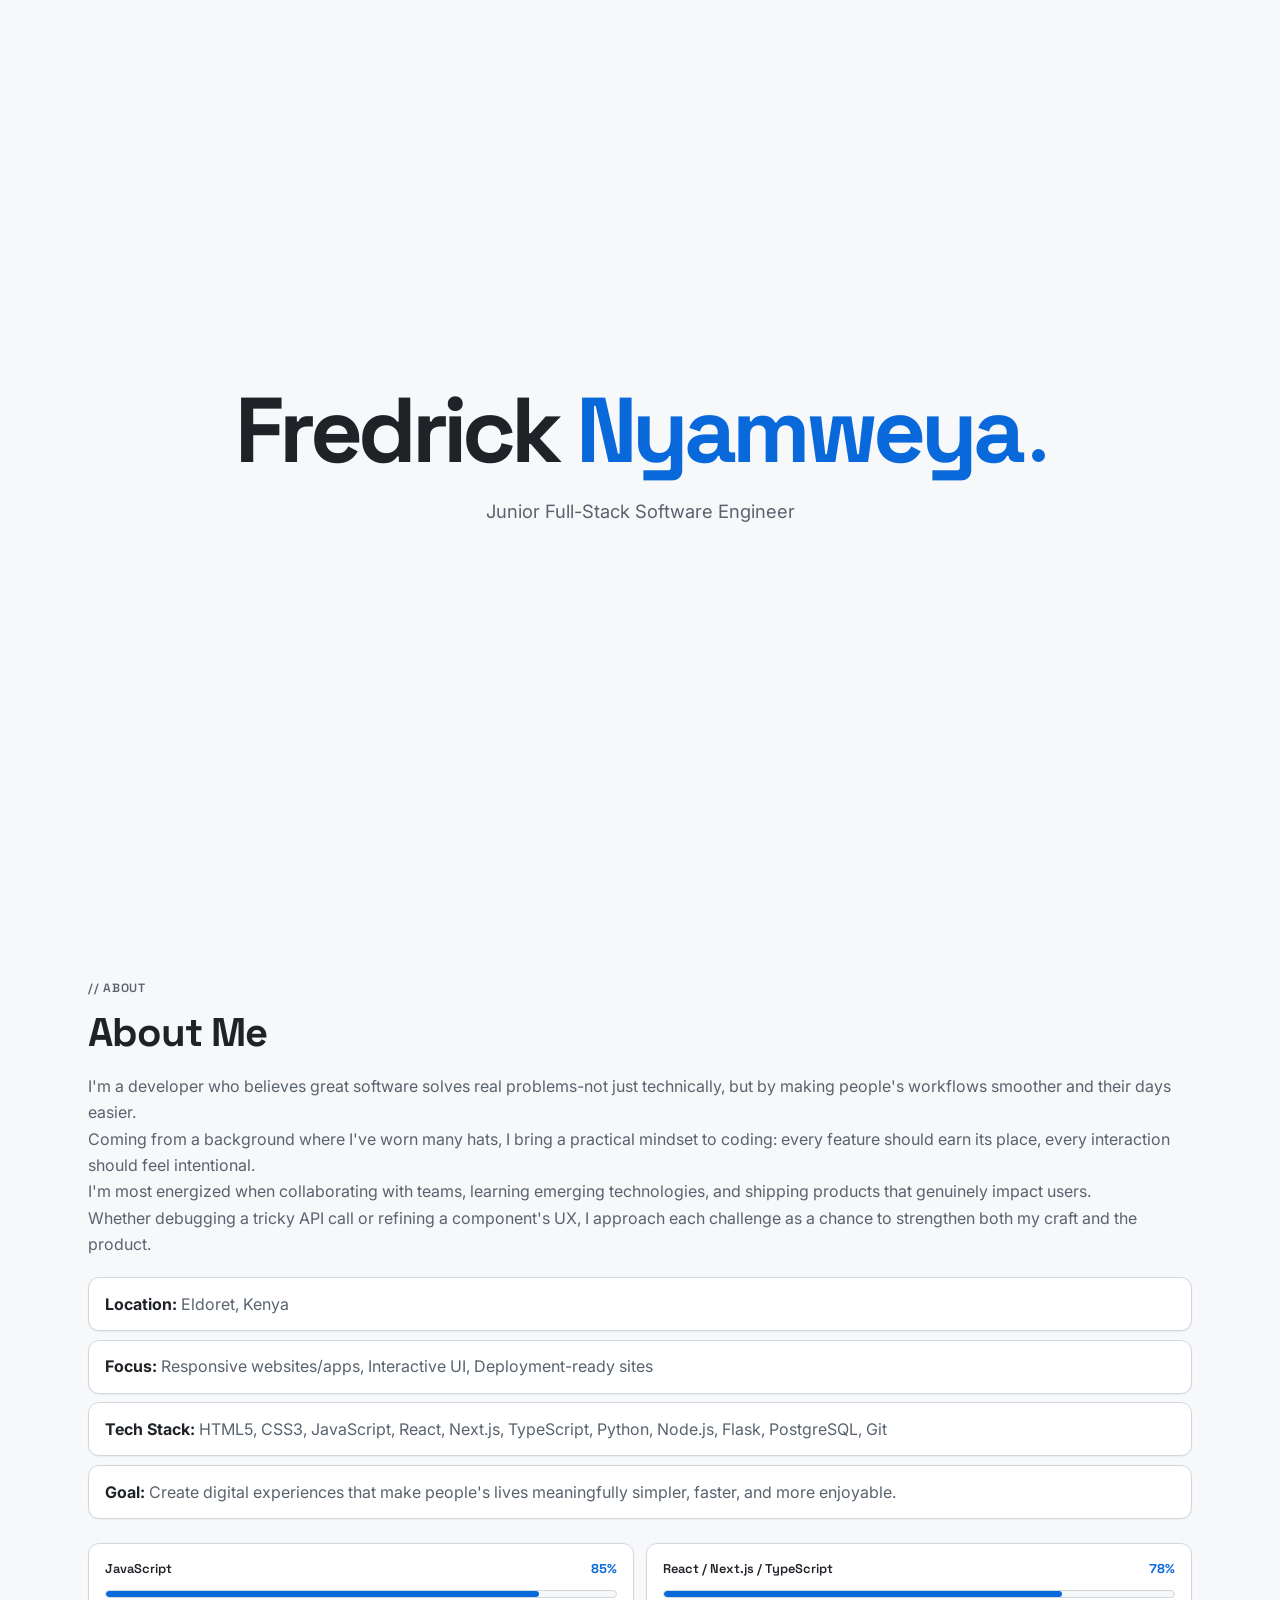
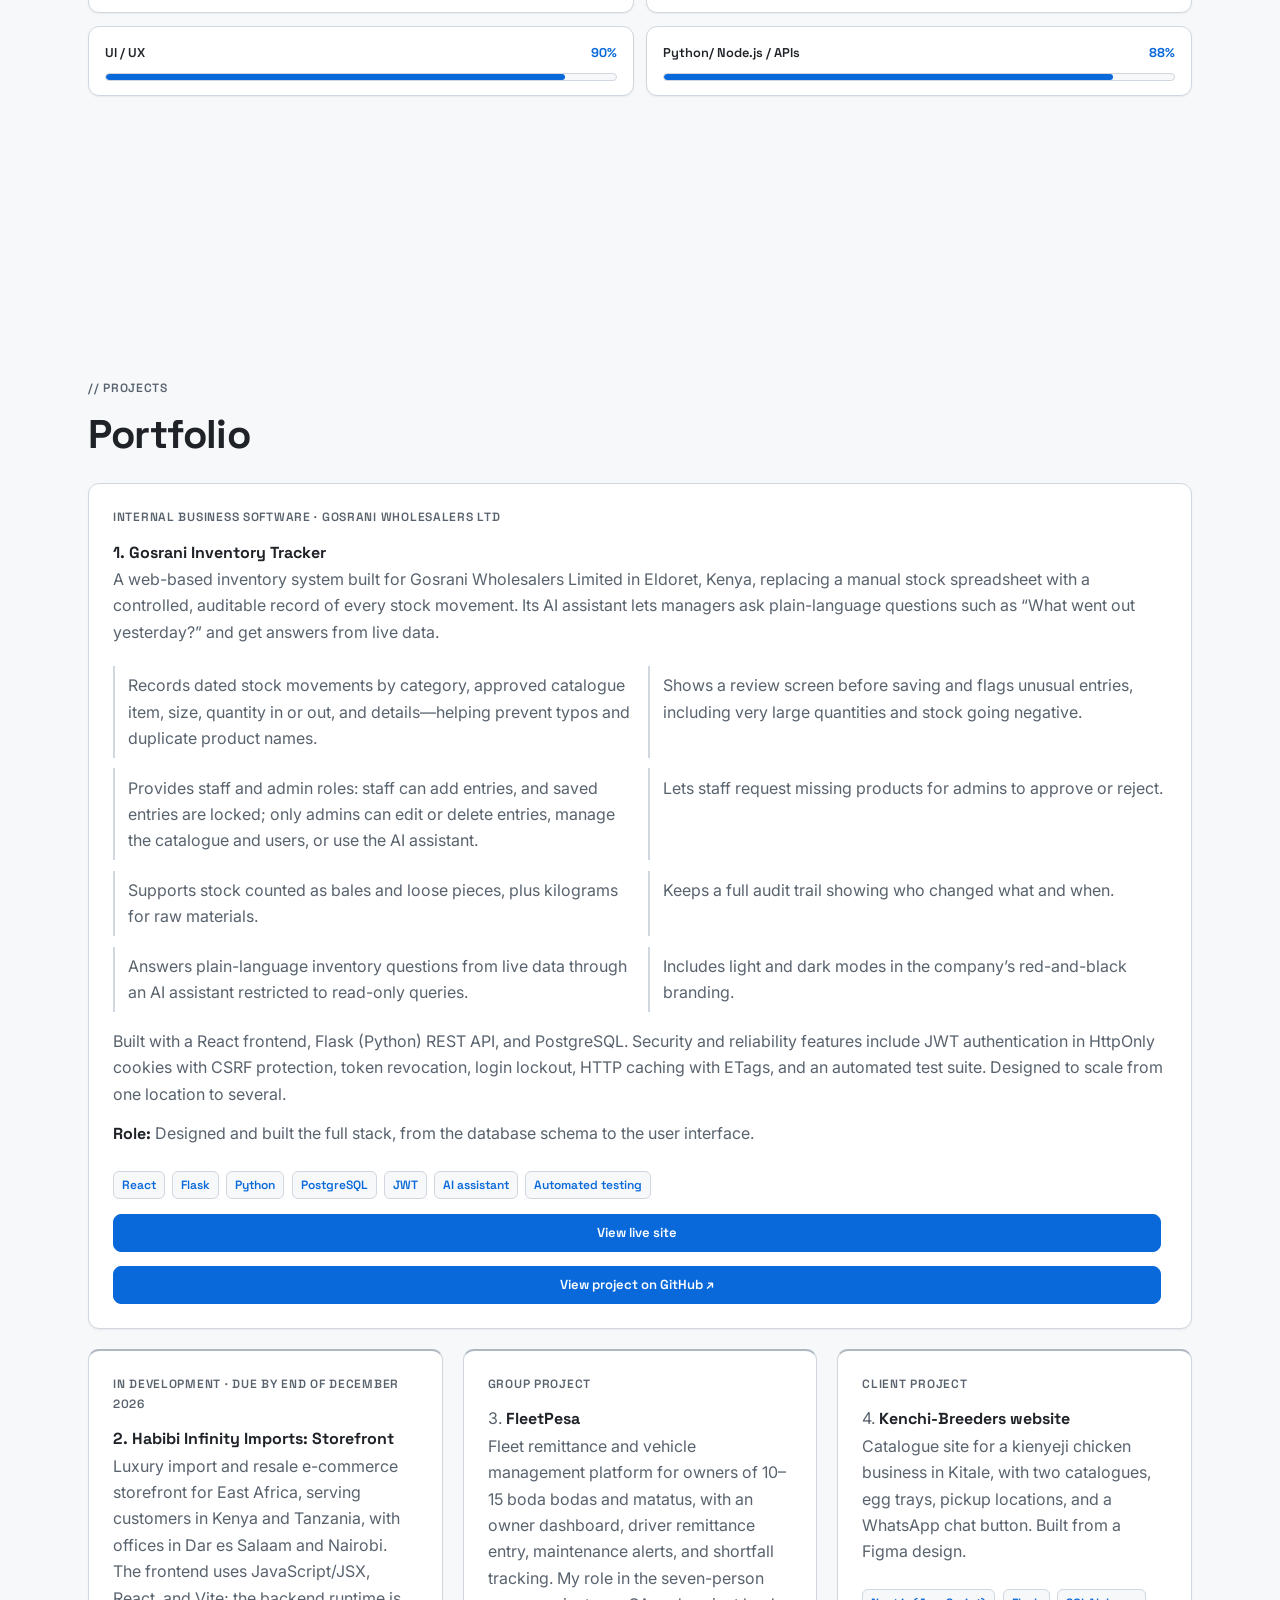
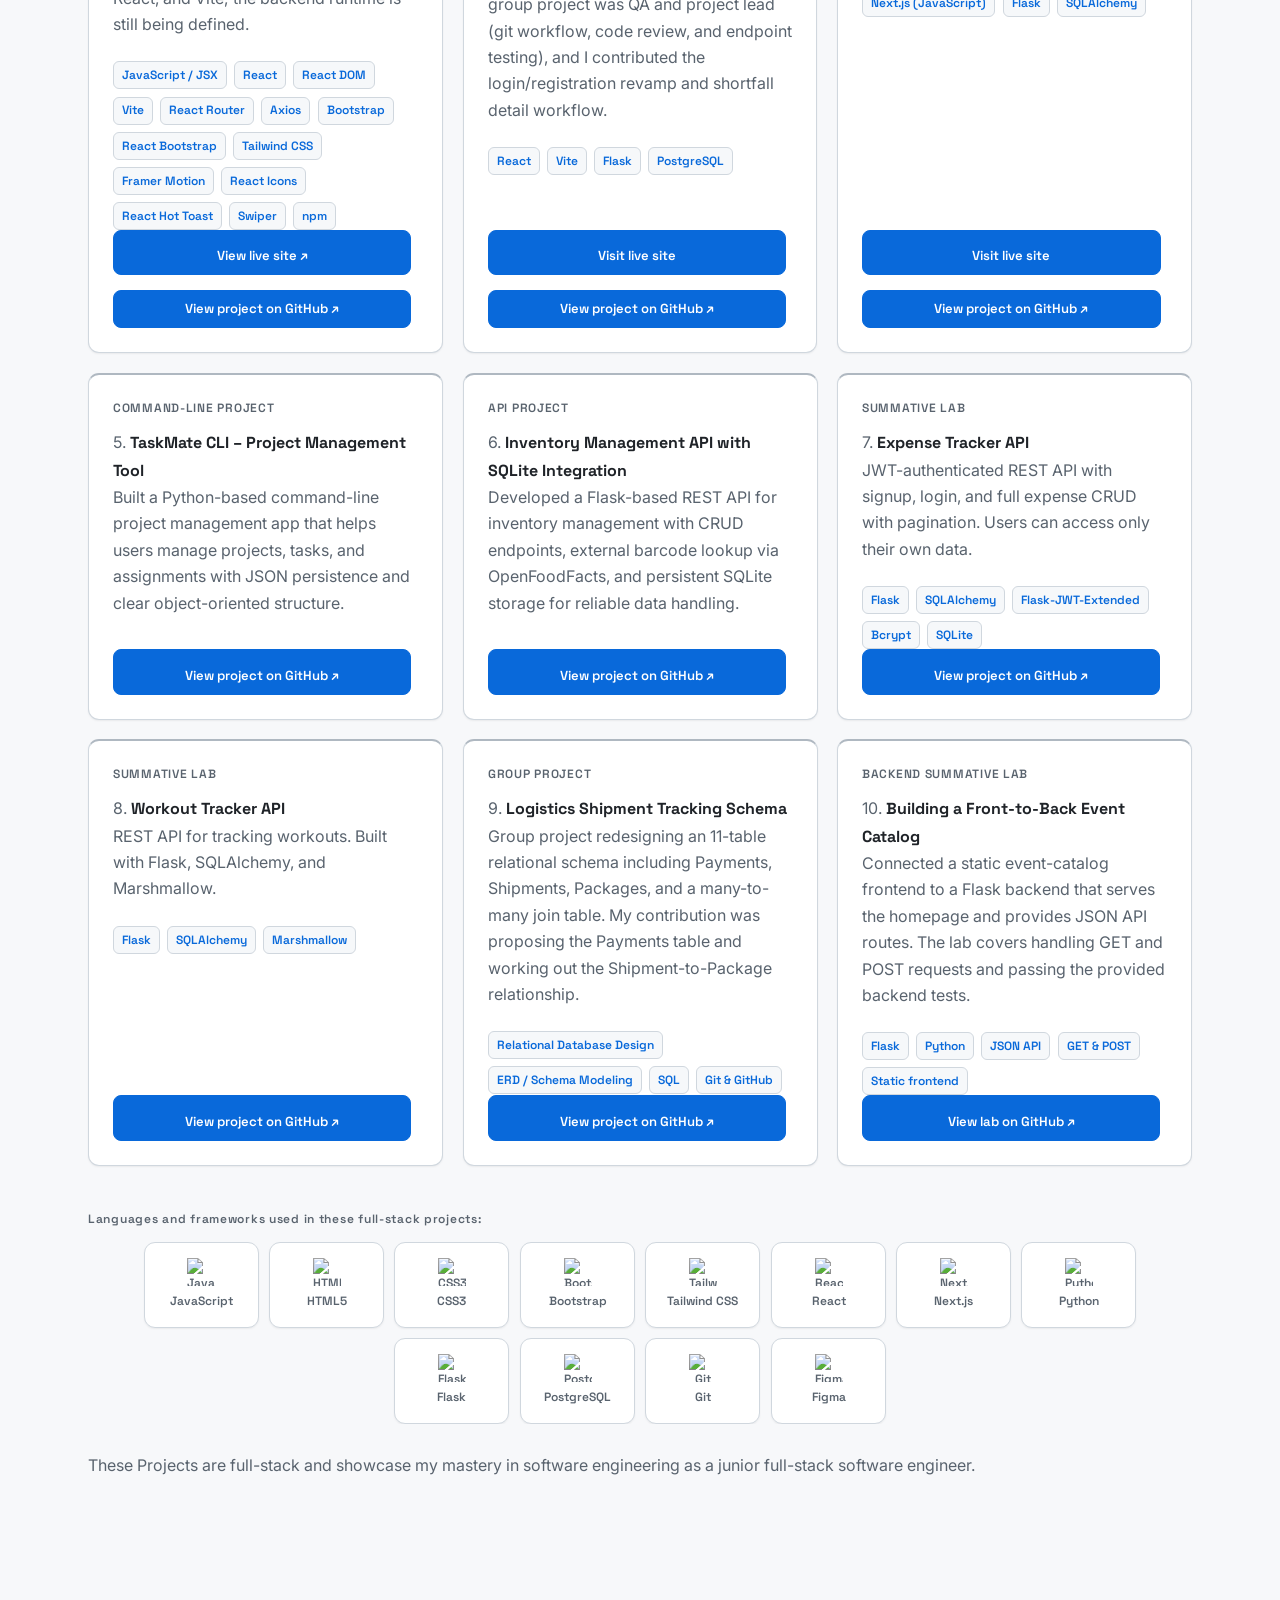
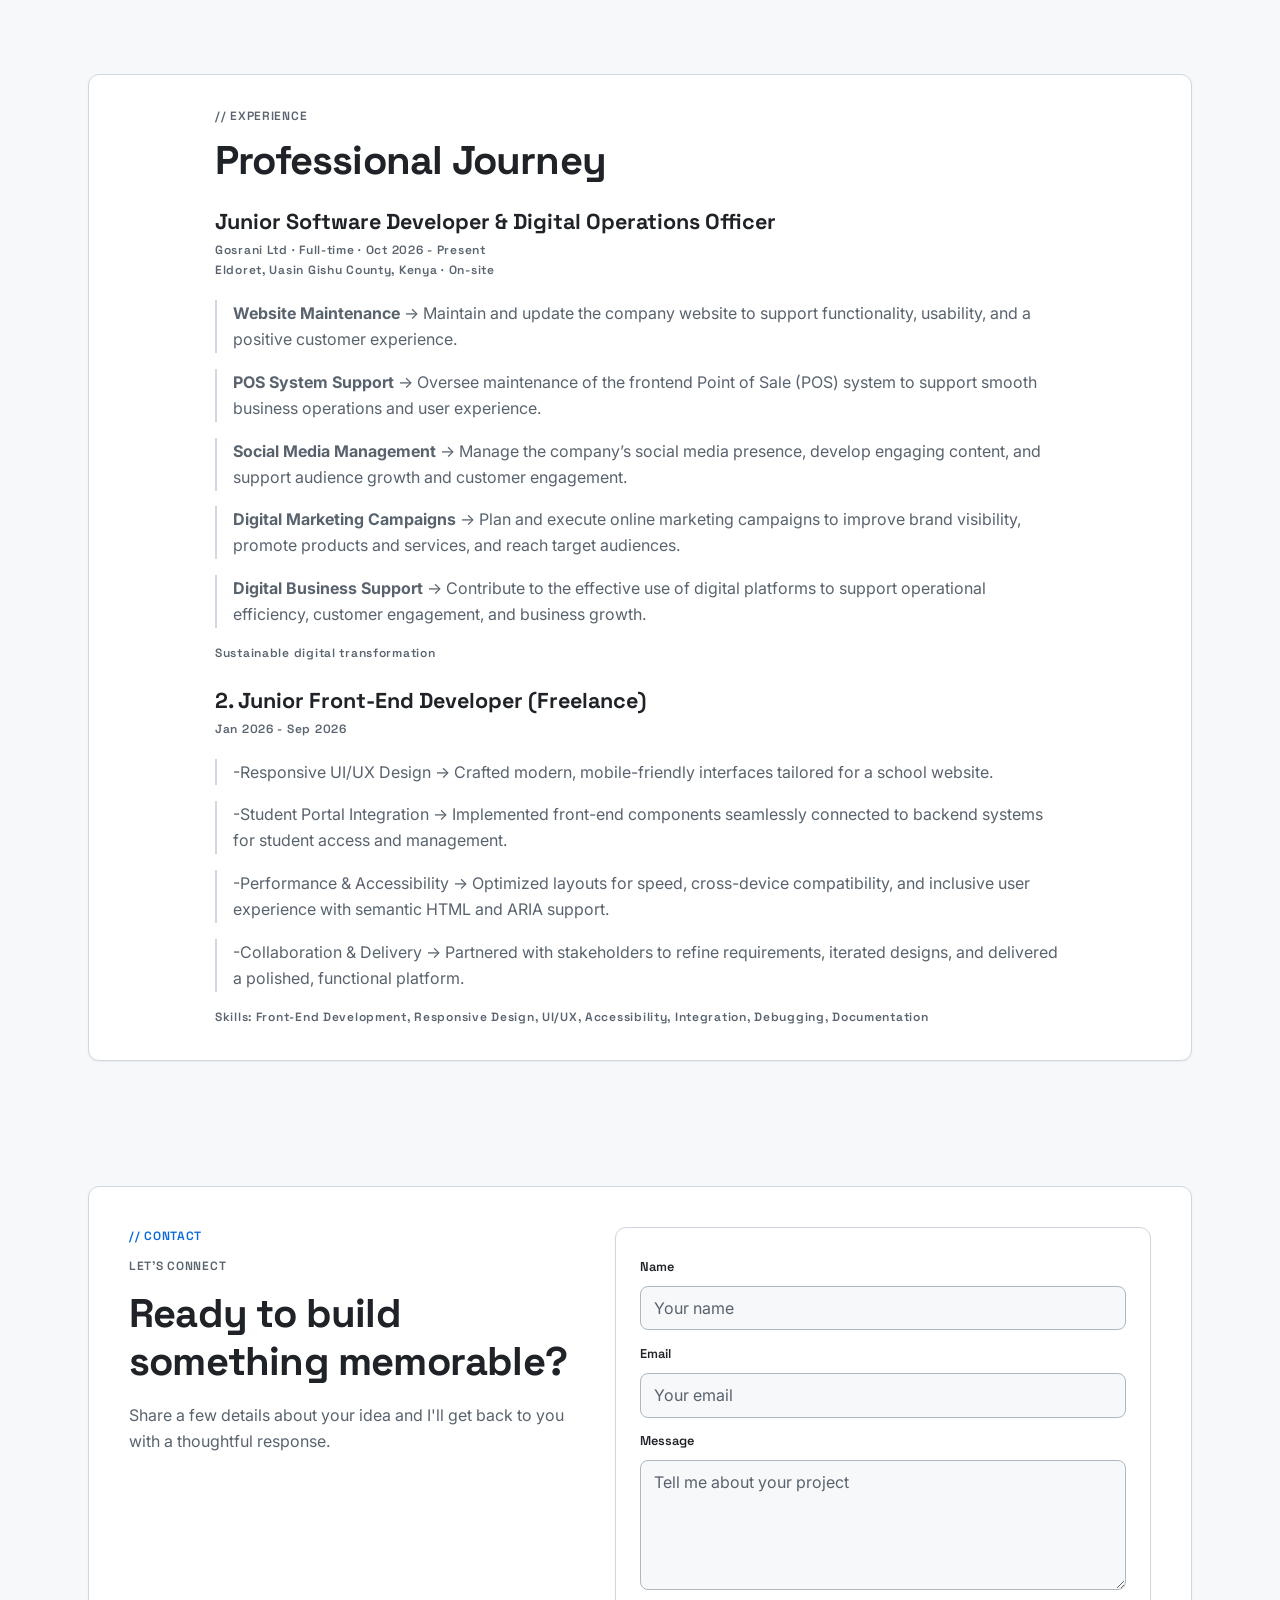
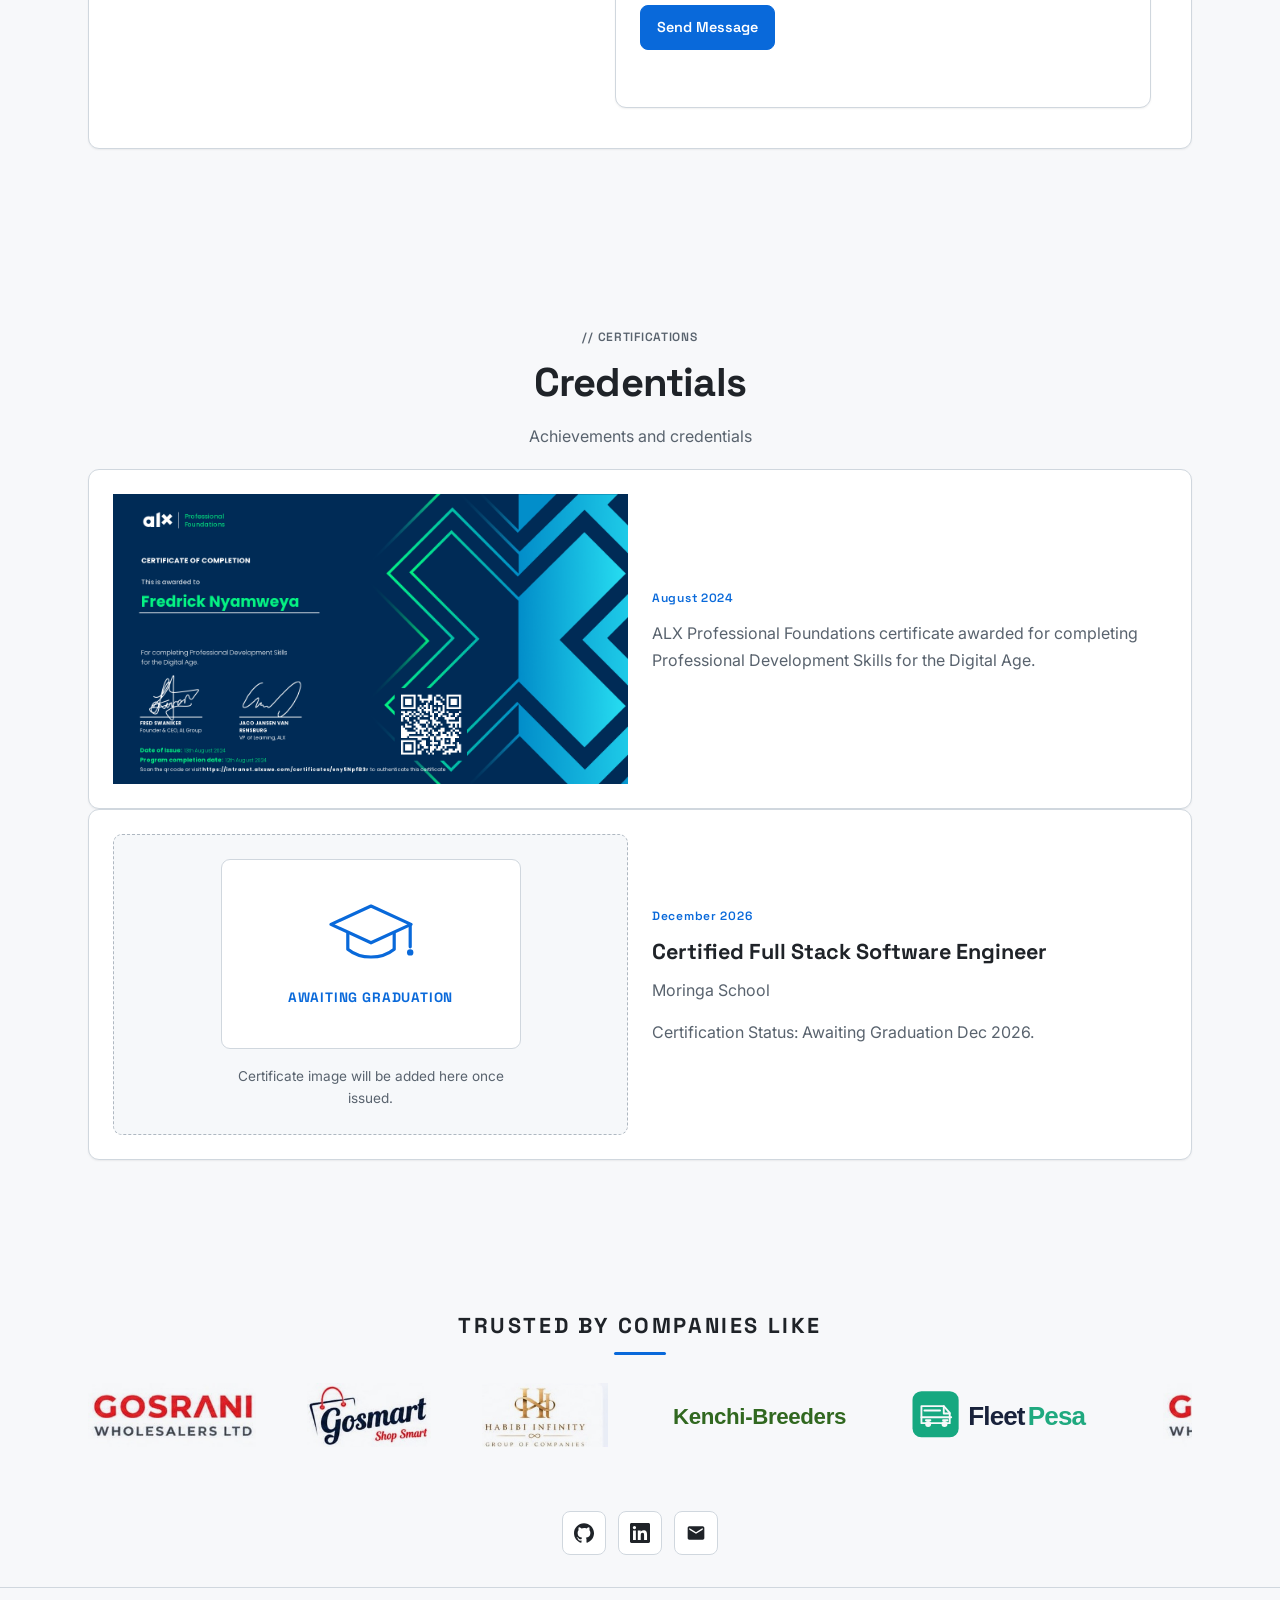
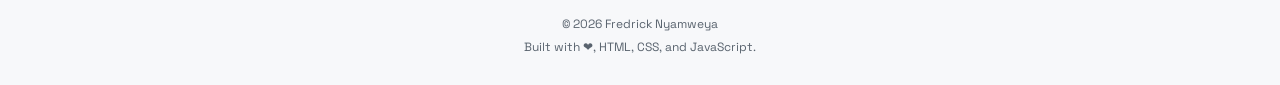
==== index.html @ c7178cae "Technologies update" ====
<!DOCTYPE html>
<html lang="en">
<head>
  <meta charset="UTF-8">
  <meta name="viewport" content="width=device-width, initial-scale=1.0">
  <meta name="description" content="Fredrick Nyamweya is a Junior Full-Stack Developer creating responsive, modern web experiences with clean code and strong UX.">
  <title>Fredrick Nyamweya | Full-Stack Developer Portfolio</title>
  <script>
    try {
      document.documentElement.dataset.theme = localStorage.getItem('siteTheme') === 'dark' ? 'dark' : 'light';
    } catch {
      document.documentElement.dataset.theme = 'light';
    }
    document.documentElement.classList.add('intro-splash-pending');
  </script>
  <link rel="icon" type="icon" href="assets/portfolio webpageicon.png">
  <link rel="preconnect" href="https://fonts.googleapis.com">
  <link rel="preconnect" href="https://fonts.gstatic.com" crossorigin>
  <link href="https://fonts.googleapis.com/css2?family=Inter:wght@400;600;700&family=Space+Grotesk:wght@600;700&display=swap" rel="stylesheet">
  <link rel="stylesheet" href="style.css">
</head>
<body>
  <div class="intro-splash" id="introSplash" aria-hidden="true">
    <div class="intro-splash-content">
      <div class="intro-splash-name" id="introSplashName"><span class="intro-splash-word intro-splash-first-name">Fredrick</span> <span class="intro-splash-word intro-splash-last-name">Nyamweya</span><span class="intro-splash-dot"></span></div>
      <p class="intro-splash-title">Junior Full-Stack Software Engineer</p>
    </div>
  </div>
  <div class="page-layer" aria-hidden="true"></div>
  <header class="site-header" id="siteHeader">
    <div class="brand">
      <a href="#home" class="logo">Fredrick <span>Nyamweya</span></a>
      <p class="tagline">Junior Full-Stack Software Engineer</p>
    </div>

    <div class="header-actions">
      <button id="themeToggle" class="icon-btn theme-toggle" aria-label="Switch to dark mode">
        <span class="theme-icon" aria-hidden="true">☾</span>
        <span class="theme-label">Dark</span>
      </button>
      <button id="menuToggle" class="hamburger" aria-expanded="false" aria-label="Open mobile navigation">
        <span></span>
        <span></span>
        <span></span>
      </button>
    </div>

    <nav class="primary-nav" id="primaryNav" aria-label="Main navigation">
      <ul class="nav-links">
        <li><a href="#home">Home</a></li>
        <li><a href="#about">About</a></li>
        <li><a href="#portfolio">Portfolio</a></li>
        <li><a href="#timeline">Timeline</a></li>
        <li><a href="#contact">Contact</a></li>
        <li><a href="#certifications">Certifications</a></li>
      </ul>
    </nav>

    <div class="breadcrumb" id="breadcrumb" aria-label="Breadcrumb"></div>
  </header>

  <main>
    <section class="hero section" id="home">
      <div class="hero-panel">
        <p class="section-eyebrow">// Introduction</p>
        <p class="eyebrow reveal">Hello, I'm Fredrick.</p>
        <h1 class="reveal">The Digital Craftsperson</h1>
        <p class="hero-hook reveal">I create polished digital experiences that feel clear, fast, and human.</p>
        <p class="hero-support reveal">I'm a junior developer crafting responsive interfaces, thoughtful UI systems, and practical full-stack features with clean code. I enjoy turning ideas into products that look sharp and work smoothly from the first click to launch.</p>
        <div class="hero-buttons reveal">
          <a class="button primary" href="#portfolio">View Highlights</a>
          <a class="button ghost" href="#contact">Get in Touch</a>
          <a class="button secondary linkedin-button" href="https://www.linkedin.com/in/fredrick-nyamweya-22b5963b3" target="_blank" rel="noopener noreferrer">Connect Via LinkedIn<svg class="button-icon" viewBox="0 0 24 24" aria-hidden="true" focusable="false"><path d="M20.447 20.452H16.89v-5.569c0-1.328-.027-3.037-1.852-3.037-1.853 0-2.136 1.445-2.136 2.939v5.667H9.351V9h3.414v1.561h.046c.477-.9 1.637-1.85 3.37-1.85 3.601 0 4.267 2.37 4.267 5.455v6.286zM5.337 7.433a1.983 1.983 0 01-1.98-1.981 1.982 1.982 0 111.98 1.981zm1.712 13.019H3.623V9h3.426v11.452zM22.225 0H1.771C.792 0 0 .774 0 1.729v20.542C0 23.227.792 24 1.771 24h20.451C23.2 24 24 23.227 24 22.271V1.729C24 .774 23.2 0 22.222 0h.003z"/></svg></a>
        </div>
      </div>
      <div class="hero-highlights">
        <div class="hero-spotlight reveal" aria-label="Current focus areas">
          <p class="spotlight-label">Currently building</p>
          <strong>Responsive products with thoughtful UX</strong>
          <div class="hero-tags">
            <span class="reveal">HTML &amp; CSS</span>
            <span class="reveal">JavaScript</span>
            <span class="reveal">React</span>
            <span class="reveal">Next.js</span>
            <span class="reveal">Node.js</span>
            <span class="reveal">Python</span>
            <span class="reveal">Flask</span>
            <span class="reveal">MySQL</span>
            <span class="reveal">PostgreSQL</span>
          </div>
        </div>
        <div class="hero-cards">
          <article class="hero-card stat-card reveal reveal--scale">
            <p>Technologies Learned</p>
            <strong class="stat-value">10+</strong>
          </article>
          <article class="hero-card stat-card reveal reveal--scale">
            <p>Labs &amp; Projects Built</p>
            <strong class="stat-value">12+</strong>
          </article>
          <article class="hero-card stat-card reveal reveal--scale">
            <strong class="stat-value">Full-Stack</strong>
          </article>
        </div>
      </div>
    </section>

    <section class="section about-section" id="about">
      <div class="section-header">
        <div>
          <p class="section-eyebrow">// About</p>
          <rise-text as="h2" class="reveal" text="About Me"></rise-text>
          
        <p>I'm a developer who believes great software solves real problems-not just technically, but by making people's workflows smoother and their days easier. <br>Coming from a background where I've worn many hats, I bring a practical mindset to coding: every feature should earn its place, every interaction should feel intentional.<br>I'm most energized when collaborating with teams, learning emerging technologies, and shipping products that genuinely impact users.<br>Whether debugging a tricky API call or refining a component's UX, I approach each challenge as a chance to strengthen both my craft and the product.</p>
        <div class="about-details">
          <ul class="about-list" style="margin-top: 1.2rem;">
            <li><strong>Location:</strong> Eldoret, Kenya</li>
            <li><strong>Focus:</strong> Responsive websites/apps, Interactive UI, Deployment-ready sites</li>
            <li><strong>Tech Stack:</strong> HTML5, CSS3, JavaScript, React, Next.js, TypeScript, Python, Node.js, Flask, PostgreSQL, Git</li>
            <li><strong>Goal:</strong> Create digital experiences that make people's lives meaningfully simpler, faster, and more enjoyable.</li>
          </ul>
        </div>
        <div class="skills-panel" aria-label="Skill proficiency bars">
          <div class="skill-item reveal reveal--scale">
            <div class="skill-heading"><span>JavaScript</span><span class="skill-percentage">85%</span></div>
            <div class="skill-bar"><span style="width: 85%"></span></div>
          </div>
          <div class="skill-item reveal reveal--scale">
            <div class="skill-heading"><span>React / Next.js / TypeScript</span><span class="skill-percentage">78%</span></div>
            <div class="skill-bar"><span style="width: 78%"></span></div>
          </div>
          <div class="skill-item reveal reveal--scale">
            <div class="skill-heading"><span>UI / UX</span><span class="skill-percentage">90%</span></div>
            <div class="skill-bar"><span style="width: 90%"></span></div>
          </div>
          <div class="skill-item reveal reveal--scale">
            <div class="skill-heading"><span>Python/ Node.js / APIs</span><span class="skill-percentage">88%</span></div>
            <div class="skill-bar"><span style="width: 88%"></span></div>
          </div>
          <div class="skill-item reveal reveal--scale">
            <div class="skill-heading"><span>PostgreSQL</span><span class="skill-percentage">80%</span></div>
            <div class="skill-bar"><span style="width: 80%"></span></div>
          </div>
          <div class="skill-item reveal reveal--scale">
            <div class="skill-heading"><span>Flask</span><span class="skill-percentage">85%</span></div>
            <div class="skill-bar"><span style="width: 85%"></span></div>
          </div>
        </div>
      </div>
    </section>

    <section class="section portfolio-section" id="portfolio">
      <div class="section-header reveal reveal--scale">
        <p class="section-eyebrow">// Projects</p>
        <rise-text as="h2" class="reveal" text="Portfolio"></rise-text>
      </div>
      <div class="section-header project-card project-featured reveal reveal--scale">
        <p class="project-status">Internal business software · Gosrani Wholesalers Ltd</p>
        <p><strong>1. Gosrani Inventory Tracker</strong><br>A web-based inventory system built for Gosrani Wholesalers Limited in Eldoret, Kenya, replacing a manual stock spreadsheet with a controlled, auditable record of every stock movement. Its AI assistant lets managers ask plain-language questions such as “What went out yesterday?” and get answers from live data.</p>
        <ul class="project-feature-list">
          <li>Records dated stock movements by category, approved catalogue item, size, quantity in or out, and details—helping prevent typos and duplicate product names.</li>
          <li>Shows a review screen before saving and flags unusual entries, including very large quantities and stock going negative.</li>
          <li>Provides staff and admin roles: staff can add entries, and saved entries are locked; only admins can edit or delete entries, manage the catalogue and users, or use the AI assistant.</li>
          <li>Lets staff request missing products for admins to approve or reject.</li>
          <li>Supports stock counted as bales and loose pieces, plus kilograms for raw materials.</li>
          <li>Keeps a full audit trail showing who changed what and when.</li>
          <li>Answers plain-language inventory questions from live data through an AI assistant restricted to read-only queries.</li>
          <li>Includes light and dark modes in the company’s red-and-black branding.</li>
        </ul>
        <p>Built with a React frontend, Flask (Python) REST API, and PostgreSQL. Security and reliability features include JWT authentication in HttpOnly cookies with CSRF protection, token revocation, login lockout, HTTP caching with ETags, and an automated test suite. Designed to scale from one location to several.</p>
        <p><strong>Role:</strong> Designed and built the full stack, from the database schema to the user interface.</p>
        <div class="project-tags" aria-label="Technologies used">
          <span>React</span>
          <span>Flask</span>
          <span>Python</span>
          <span>PostgreSQL</span>
          <span>JWT</span>
          <span>AI assistant</span>
          <span>Automated testing</span>
        </div>
        <a class="project-link" href="https://gosinventorytracker.onrender.com" target="_blank" rel="noopener noreferrer" aria-label="Visit Gosrani Inventory Tracker live site (opens in a new tab)">View live site</a>
        <a class="project-link project-repo-placeholder" href="https://github.com/fredricknyamweya-del/gosrani-inventory-tracker" target="_blank" rel="noopener noreferrer" aria-label="View Gosrani Inventory Tracker on GitHub (opens in a new tab)">View project on GitHub ↗</a>
      </div>
      <div class="section-header project-card reveal reveal--scale">
        <p class="project-status">In development · Due by end of <time datetime="2026-12-31">December 2026</time></p>
        <p><strong>2. Habibi Infinity Imports: Storefront</strong><br>Luxury import and resale e-commerce storefront for East Africa, serving customers in Kenya and Tanzania, with offices in Dar es Salaam and Nairobi. The frontend uses JavaScript/JSX, React, and Vite; the backend runtime is still being defined.</p>
        <div class="project-tags" aria-label="Technology stack">
          <span>JavaScript / JSX</span>
          <span>React</span>
          <span>React DOM</span>
          <span>Vite</span>
          <span>React Router</span>
          <span>Axios</span>
          <span>Bootstrap</span>
          <span>React Bootstrap</span>
          <span>Tailwind CSS</span>
          <span>Framer Motion</span>
          <span>React Icons</span>
          <span>React Hot Toast</span>
          <span>Swiper</span>
          <span>npm</span>
        </div>
        <a class="project-link" href="https://habibiinfinityimports.onrender.com" target="_blank" rel="noopener noreferrer" aria-label="Visit Habibi Infinity Imports live site (opens in a new tab)">View live site ↗</a>
        <a class="project-link project-repo-placeholder" href="https://github.com/fredricknyamweya-del/Habibi-Infinity-Imports#habibi-infinity-imports-storefront" target="_blank" rel="noopener noreferrer" aria-label="View Habibi Infinity Imports repository on GitHub (opens in a new tab)">View project on GitHub ↗</a>
      </div>
      <div class="section-header project-card reveal reveal--scale">
        <p class="project-status">Group project</p>
        <p>3. <strong>FleetPesa</strong><br>Fleet remittance and vehicle management platform for owners of 10–15 boda bodas and matatus, with an owner dashboard, driver remittance entry, maintenance alerts, and shortfall tracking. My role in the seven-person group project was QA and project lead (git workflow, code review, and endpoint testing), and I contributed the login/registration revamp and shortfall detail workflow.</p>
        <div class="project-tags" aria-label="Technologies used">
          <span>React</span>
          <span>Vite</span>
          <span>Flask</span>
          <span>PostgreSQL</span>
        </div>
        <a class="project-link" href="https://fleet-pesa-sf8v.onrender.com/" target="_blank" rel="noopener noreferrer" aria-label="Visit FleetPesa live site (opens in a new tab)">Visit live site</a>
        <a class="project-link project-repo-placeholder" href="https://github.com/fredricknyamweya-del/Fleet-Pesa" target="_blank" rel="noopener noreferrer" aria-label="View FleetPesa on GitHub (opens in a new tab)">View project on GitHub ↗</a>
      </div>
      <div class="section-header project-card reveal reveal--scale">
        <p class="project-status">Client project</p>
        <p>4. <strong>Kenchi-Breeders website</strong><br>Catalogue site for a kienyeji chicken business in Kitale, with two catalogues, egg trays, pickup locations, and a WhatsApp chat button. Built from a Figma design.</p>
        <div class="project-tags" aria-label="Technologies used">
          <span>Next.js (JavaScript)</span>
          <span>Flask</span>
          <span>SQLAlchemy</span>
        </div>
        <a class="project-link" href="https://kenchi-breeders.onrender.com/" target="_blank" rel="noopener noreferrer" aria-label="Visit Kenchi-Breeders live site (opens in a new tab)">Visit live site</a>
        <a class="project-link project-repo-placeholder" href="https://github.com/fredricknyamweya-del/kenchi-breeders" target="_blank" rel="noopener noreferrer" aria-label="View Kenchi-Breeders on GitHub (opens in a new tab)">View project on GitHub ↗</a>
      </div>
      <div class="section-header project-card reveal reveal--scale">
        <p class="project-status">Command-line project</p>
        <p>5. <strong>TaskMate CLI – Project Management Tool</strong><br>Built a Python-based command-line project management app that helps users manage projects, tasks, and assignments with JSON persistence and clear object-oriented structure.</p>
        <a class="project-link project-repo-placeholder" href="REPLACE_WITH_GITHUB_REPOSITORY_URL" aria-label="Replace with the TaskMate CLI GitHub repository URL">View project on GitHub ↗</a>
      </div>
      <div class="section-header project-card reveal reveal--scale">
        <p class="project-status">API project</p>
        <p>6. <strong>Inventory Management API with SQLite Integration</strong><br>Developed a Flask-based REST API for inventory management with CRUD endpoints, external barcode lookup via OpenFoodFacts, and persistent SQLite storage for reliable data handling.</p>
        <a class="project-link project-repo-placeholder" href="REPLACE_WITH_GITHUB_REPOSITORY_URL" aria-label="Replace with the Inventory Management API GitHub repository URL">View project on GitHub ↗</a>
      </div>
      <div class="section-header project-card reveal reveal--scale">
        <p class="project-status">Summative lab</p>
        <p>7. <strong>Expense Tracker API</strong><br>JWT-authenticated REST API with signup, login, and full expense CRUD with pagination. Users can access only their own data.</p>
        <div class="project-tags" aria-label="Technologies used">
          <span>Flask</span>
          <span>SQLAlchemy</span>
          <span>Flask-JWT-Extended</span>
          <span>Bcrypt</span>
          <span>SQLite</span>
        </div>
        <a class="project-link project-repo-placeholder" href="REPLACE_WITH_GITHUB_REPOSITORY_URL" aria-label="Replace with the Expense Tracker API GitHub repository URL">View project on GitHub ↗</a>
      </div>
      <div class="section-header project-card reveal reveal--scale">
        <p class="project-status">Summative lab</p>
        <p>8. <strong>Workout Tracker API</strong><br>REST API for tracking workouts. Built with Flask, SQLAlchemy, and Marshmallow.</p>
        <div class="project-tags" aria-label="Technologies used">
          <span>Flask</span>
          <span>SQLAlchemy</span>
          <span>Marshmallow</span>
        </div>
        <a class="project-link project-repo-placeholder" href="REPLACE_WITH_GITHUB_REPOSITORY_URL" aria-label="Replace with the Workout Tracker API GitHub repository URL">View project on GitHub ↗</a>
      </div>
      <div class="section-header project-card reveal reveal--scale">
        <p class="project-status">Group project</p>
        <p>9. <strong>Logistics Shipment Tracking Schema</strong><br>Group project redesigning an 11-table relational schema including Payments, Shipments, Packages, and a many-to-many join table. My contribution was proposing the Payments table and working out the Shipment-to-Package relationship.</p>
        <div class="project-tags" aria-label="Technologies and methods used">
          <span>Relational Database Design</span>
          <span>ERD / Schema Modeling</span>
          <span>SQL</span>
          <span>Git &amp; GitHub</span>
        </div>
        <a class="project-link project-repo-placeholder" href="REPLACE_WITH_GITHUB_REPOSITORY_URL" aria-label="Replace with the Logistics Shipment Tracking Schema GitHub repository URL">View project on GitHub ↗</a>
      </div>
      <div class="section-header project-card reveal reveal--scale">
        <p class="project-status">Backend summative lab</p>
        <p>10. <strong>Building a Front-to-Back Event Catalog</strong><br>Connected a static event-catalog frontend to a Flask backend that serves the homepage and provides JSON API routes. The lab covers handling GET and POST requests and passing the provided backend tests.</p>
        <div class="project-tags" aria-label="Technologies and concepts used">
          <span>Flask</span>
          <span>Python</span>
          <span>JSON API</span>
          <span>GET &amp; POST</span>
          <span>Static frontend</span>
        </div>
        <a class="project-link project-repo-placeholder" href="https://github.com/fredricknyamweya-del/course-8-module-6-connect-client-server-lab#lab-building-a-front-to-back-event-catalog" target="_blank" rel="noopener noreferrer" aria-label="View Building a Front-to-Back Event Catalog lab on GitHub (opens in a new tab)">View lab on GitHub ↗</a>
      </div>
      <p class="language-note reveal">Languages and frameworks used in these full-stack projects:</p>
      <div class="language-icons" aria-label="Languages, frameworks, and tools used in this portfolio">
        <div class="language-track">
          <div class="language-track-group">
            <div class="language-card reveal reveal--scale">
              <img src="https://cdn.jsdelivr.net/gh/devicons/devicon/icons/javascript/javascript-original.svg" alt="JavaScript logo">
              <span>JavaScript</span>
            </div>
            <div class="language-card reveal reveal--scale">
              <img src="https://cdn.jsdelivr.net/gh/devicons/devicon/icons/html5/html5-original.svg" alt="HTML5 logo">
              <span>HTML5</span>
            </div>
            <div class="language-card reveal reveal--scale">
              <img src="https://cdn.jsdelivr.net/gh/devicons/devicon/icons/css3/css3-original.svg" alt="CSS3 logo">
              <span>CSS3</span>
            </div>
            <div class="language-card reveal reveal--scale">
              <img src="https://cdn.jsdelivr.net/gh/devicons/devicon/icons/bootstrap/bootstrap-plain.svg" alt="Bootstrap logo">
              <span>Bootstrap</span>
            </div>
            <div class="language-card reveal reveal--scale">
              <img src="https://cdn.jsdelivr.net/gh/devicons/devicon/icons/tailwindcss/tailwindcss-original.svg" alt="Tailwind CSS logo">
              <span>Tailwind CSS</span>
            </div>
            <div class="language-card reveal reveal--scale">
              <img src="https://cdn.jsdelivr.net/gh/devicons/devicon/icons/react/react-original.svg" alt="React logo">
              <span>React</span>
            </div>
            <div class="language-card reveal reveal--scale">
              <img src="https://cdn.jsdelivr.net/gh/devicons/devicon/icons/nextjs/nextjs-original.svg" alt="Next.js logo">
              <span>Next.js</span>
            </div>
            <div class="language-card reveal reveal--scale">
              <img src="https://cdn.jsdelivr.net/gh/devicons/devicon/icons/python/python-original.svg" alt="Python logo">
              <span>Python</span>
            </div>
            <div class="language-card reveal reveal--scale">
              <img src="https://cdn.jsdelivr.net/gh/devicons/devicon/icons/flask/flask-original.svg" alt="Flask logo">
              <span>Flask</span>
            </div>
            <div class="language-card reveal reveal--scale">
              <img src="https://cdn.jsdelivr.net/gh/devicons/devicon/icons/postgresql/postgresql-original.svg" alt="PostgreSQL logo">
              <span>PostgreSQL</span>
            </div>
            <div class="language-card reveal reveal--scale">
              <img src="https://cdn.jsdelivr.net/gh/devicons/devicon/icons/git/git-original.svg" alt="Git logo">
              <span>Git</span>
            </div>
            <div class="language-card reveal reveal--scale">
              <img src="https://cdn.jsdelivr.net/gh/devicons/devicon/icons/figma/figma-original.svg" alt="Figma logo">
              <span>Figma</span>
            </div>
          </div>
        </div>
      </div>
      <div class="portfolio-summary">
        <p>These Projects are full-stack and showcase my mastery in software engineering as a junior full-stack software engineer.</p>
      </div>
    </section>

    <section class="section timeline-section" id="timeline">
      <div class="section-header reveal">
        <div>
          <p class="section-eyebrow">// Experience</p>
          <h2 class="reveal">Professional Journey</h2>
          <h3 class="timeline-role reveal reveal--left">Junior Software Developer &amp; Digital Operations Officer</h3>
          <p class="timeline-period reveal reveal--right">Gosrani Ltd · Full-time · Oct 2026 - Present<br>Eldoret, Uasin Gishu County, Kenya · On-site</p>
          <p class="timeline-detail reveal reveal--left"><strong>Website Maintenance</strong> → Maintain and update the company website to support functionality, usability, and a positive customer experience.</p>
          <p class="timeline-detail reveal reveal--right"><strong>POS System Support</strong> → Oversee maintenance of the frontend Point of Sale (POS) system to support smooth business operations and user experience.</p>
          <p class="timeline-detail reveal reveal--left"><strong>Social Media Management</strong> → Manage the company’s social media presence, develop engaging content, and support audience growth and customer engagement.</p>
          <p class="timeline-detail reveal reveal--right"><strong>Digital Marketing Campaigns</strong> → Plan and execute online marketing campaigns to improve brand visibility, promote products and services, and reach target audiences.</p>
          <p class="timeline-detail reveal reveal--left"><strong>Digital Business Support</strong> → Contribute to the effective use of digital platforms to support operational efficiency, customer engagement, and business growth.</p>
          <p class="timeline-skills reveal reveal--right">Sustainable digital transformation</p>
          <h3 class="timeline-role reveal reveal--left">2. Junior Front-End Developer (Freelance)</h3>
          <p class="timeline-period reveal reveal--right">Jan 2026 - Sep 2026</p>
          <p class="timeline-detail reveal reveal--left"> -Responsive UI/UX Design → Crafted modern, mobile-friendly interfaces tailored for a school website.</p>
          <p class="timeline-detail reveal reveal--right"> -Student Portal Integration → Implemented front-end components seamlessly connected to backend systems for student access and management.</p>
          <p class="timeline-detail reveal reveal--left"> -Performance &amp; Accessibility → Optimized layouts for speed, cross-device compatibility, and inclusive user experience with semantic HTML and ARIA support.</p>
          <p class="timeline-detail reveal reveal--right"> -Collaboration &amp; Delivery → Partnered with stakeholders to refine requirements, iterated designs, and delivered a polished, functional platform.</p>
          <p class="timeline-skills reveal reveal--left">Skills: Front-End Development, Responsive Design, UI/UX, Accessibility, Integration, Debugging, Documentation</p>
        </div>
      </div>
    </section>

    <section class="section contact-section" id="contact">
      <div class="contact-shell">
        <div class="contact-intro reveal">
          <p class="section-eyebrow">// Contact</p>
          <p class="eyebrow">Let's Connect</p>
          <rise-text as="h2" class="reveal" text="Ready to build something memorable?"></rise-text>
          <p>Share a few details about your idea and I'll get back to you with a thoughtful response.</p>
        </div>
        <div class="forms-panel reveal">
          <form id="contactForm" action="https://formspree.io/f/xgobejrb" method="POST" novalidate>
            <label for="nameInput">Name</label>
            <input class="form-input" id="nameInput" type="text" name="name" placeholder="Your name" required>
            <label for="emailInput">Email</label>
            <input class="form-input" id="emailInput" type="email" name="email" placeholder="Your email" required>
            <label for="messageInput">Message</label>
            <textarea class="form-input form-textarea" id="messageInput" name="message" rows="5" placeholder="Tell me about your project" required></textarea>
            <button class="button primary contact-submit" type="submit">Send Message</button>
            <p class="form-feedback" id="contactFeedback" aria-live="polite"></p>
          </form>
        </div>
      </div>
    </section>

    <section class="section certification-section" id="certifications">
      <div class="section-header">
        <div>
          <p class="section-eyebrow">// Certifications</p>
          <h2 class="reveal">Credentials</h2>
          <p class="reveal">Achievements and credentials</p>
        </div>
      </div>
      <div class="certificate-card reveal reveal--right">
        <div class="certificate-image">
          <img src="assets/professionalfoundations.png" alt="ALX Professional Foundations Certificate">
        </div>
        <div class="certificate-details">
          <p class="certificate-year">August 2024</p>
          <p class="certificate-description">ALX Professional Foundations certificate awarded for completing Professional Development Skills for the Digital Age.</p>
        </div>
      </div>
      <div class="certificate-card certificate-card--pending reveal reveal--left">
        <figure class="certificate-image certificate-image--pending">
          <div class="graduation-placeholder" role="img" aria-label="Illustration marked Awaiting graduation">
            <svg viewBox="0 0 120 96" aria-hidden="true" focusable="false">
              <path d="M10 33 60 10l50 23-50 23L10 33Z" fill="none" stroke="currentColor" stroke-width="4" stroke-linejoin="round"/>
              <path d="M31 44v20c16 13 42 13 58 0V44M109 34v27" fill="none" stroke="currentColor" stroke-width="4" stroke-linecap="round" stroke-linejoin="round"/>
              <circle cx="109" cy="68" r="4" fill="currentColor"/>
            </svg>
            <span>Awaiting graduation</span>
          </div>
          <figcaption>Certificate image will be added here once issued.</figcaption>
        </figure>
        <div class="certificate-details">
          <p class="certificate-year">December 2026</p>
          <h3>Certified Full Stack Software Engineer</h3>
          <p class="certificate-description">Moringa School</p>
          <p class="certificate-description"> Certification Status: Awaiting Graduation Dec 2026.</p>
        </div>
      </div>
    </section>

    <section class="section trustline-section" aria-labelledby="trustline-heading">
      <h2 class="trustline-heading" id="trustline-heading">TRUSTED BY COMPANIES LIKE</h2>
      <div class="trustline-carousel" aria-label="Client brands">
        <div class="trustline-track">
          <ul class="trustline-logo-group">
            <li><img src="assets/gosrani-logo.jpeg" alt="Gosrani Wholesalers Ltd" width="267" height="102" loading="eager" decoding="async"></li>
            <li><img src="assets/gosmart-logo.jpeg" alt="Gosmart" width="218" height="112" loading="eager" decoding="async"></li>
            <li><img src="assets/habibi-infinity-logo.jpeg" alt="Habibi Infinity Group of Companies" width="235" height="120" loading="eager" decoding="async"></li>
            <li>
              <img class="kenchi-logo-light" src="assets/kenchi-breeders-logo.svg" alt="Kenchi-Breeders" width="270" height="86" loading="eager" decoding="async">
              <img class="kenchi-logo-dark" src="assets/kenchi-breeders-logo-dark.svg" alt="" aria-hidden="true" width="270" height="86" loading="eager" decoding="async">
            </li>
            <li>
              <img class="fleetpesa-logo-light" src="assets/fleetpesa-logo.svg" alt="FleetPesa" width="270" height="86" loading="eager" decoding="async">
              <img class="fleetpesa-logo-dark" src="assets/fleetpesa-logo-dark.svg" alt="" aria-hidden="true" width="270" height="86" loading="eager" decoding="async">
            </li>
          </ul>
          <ul class="trustline-logo-group" aria-hidden="true">
            <li><img src="assets/gosrani-logo.jpeg" alt="" width="267" height="102" loading="eager" decoding="async"></li>
            <li><img src="assets/gosmart-logo.jpeg" alt="" width="218" height="112" loading="eager" decoding="async"></li>
            <li><img src="assets/habibi-infinity-logo.jpeg" alt="" width="235" height="120" loading="eager" decoding="async"></li>
            <li>
              <img class="kenchi-logo-light" src="assets/kenchi-breeders-logo.svg" alt="" width="270" height="86" loading="eager" decoding="async">
              <img class="kenchi-logo-dark" src="assets/kenchi-breeders-logo-dark.svg" alt="" aria-hidden="true" width="270" height="86" loading="eager" decoding="async">
            </li>
            <li>
              <img class="fleetpesa-logo-light" src="assets/fleetpesa-logo.svg" alt="" width="270" height="86" loading="eager" decoding="async">
              <img class="fleetpesa-logo-dark" src="assets/fleetpesa-logo-dark.svg" alt="" aria-hidden="true" width="270" height="86" loading="eager" decoding="async">
            </li>
          </ul>
        </div>
      </div>
    </section>

    <div class="social-icons-block">
      <div class="social-icons">
        <a class="github-link" href="https://github.com/fredricknyamweya-del" target="_blank" rel="noreferrer" aria-label="GitHub">
          <svg viewBox="0 0 24 24" aria-hidden="true"><path d="M12 0.297c-6.627 0-12 5.373-12 12 0 5.303 3.438 9.8 8.205 11.387.6.111.82-.258.82-.577 0-.285-.01-1.04-.015-2.04-3.338.724-4.042-1.61-4.042-1.61-.546-1.387-1.333-1.756-1.333-1.756-1.089-.745.084-.73.084-.73 1.205.085 1.84 1.237 1.84 1.237 1.07 1.835 2.809 1.305 3.495.998.108-.775.418-1.305.762-1.605-2.665-.305-5.467-1.332-5.467-5.93 0-1.31.468-2.38 1.236-3.22-.124-.303-.536-1.527.117-3.176 0 0 1.008-.322 3.301 1.23a11.498 11.498 0 013.003-.404c1.02.005 2.045.138 3.003.404 2.291-1.552 3.297-1.23 3.297-1.23.655 1.65.243 2.873.12 3.176.77.84 1.235 1.91 1.235 3.22 0 4.61-2.807 5.625-5.479 5.92.43.37.814 1.102.814 2.222 0 1.604-.015 2.896-.015 3.286 0 .32.216.694.825.576 4.766-1.587 8.2-6.084 8.2-11.386 0-6.627-5.373-12-12-12z"/></svg>
        </a>
        <a class="linkedin-link" href="https://www.linkedin.com/in/fredrick-nyamweya-22b5963b3" target="_blank" rel="noreferrer" aria-label="LinkedIn">
          <svg viewBox="0 0 24 24" aria-hidden="true"><path d="M20.447 20.452H16.89v-5.569c0-1.328-.027-3.037-1.852-3.037-1.853 0-2.136 1.445-2.136 2.939v5.667H9.351V9h3.414v1.561h.046c.477-.9 1.637-1.85 3.37-1.85 3.601 0 4.267 2.37 4.267 5.455v6.286zM5.337 7.433a1.983 1.983 0 01-1.98-1.981 1.982 1.982 0 111.98 1.981zm1.712 13.019H3.623V9h3.426v11.452zM22.225 0H1.771C.792 0 0 .774 0 1.729v20.542C0 23.227.792 24 1.771 24h20.451C23.2 24 24 23.227 24 22.271V1.729C24 .774 23.2 0 22.222 0h.003z"/></svg>
        </a>
        <a class="email-link" href="mailto:magarafred80@gmail.com" aria-label="Send email to magarafred80@gmail.com" title="Email Fredrick">
          <svg viewBox="0 0 24 24" aria-hidden="true"><path d="M20 4H4c-1.1 0-2 .9-2 2v12c0 1.1.9 2 2 2h16c1.1 0 2-.9 2-2V6c0-1.1-.9-2-2-2zm0 4l-8 5-8-5V6l8 5 8-5v2z"/></svg>
        </a>
      </div>
    </div>
  </main>

  <button id="scrollTopBtn" class="scroll-top" aria-label="Scroll to top">↑</button>

  <footer class="site-footer">
    <div>
      <p>© 2026 Fredrick Nyamweya</p>
      <p>Built with ❤️, HTML, CSS, and JavaScript.</p>
    </div>
  </footer>

  <script src="components/rise-text.js"></script>
  <script src="splash.js"></script>
  <script src="script.js"></script>
</body>
</html>
---- style.css ----
:root {
  color-scheme: light;
  --bg: #f7f8fa;
  --surface: #ffffff;
  --surface-subtle: #f6f8fa;
  --text: #1f2328;
  --muted: #59636e;
  --accent: #0969da;
  --accent-contrast: #ffffff;
  --border: #d0d7de;
  --border-strong: #afb8c1;
  --focus-ring: #0969da;
  --grid-dot: rgba(31, 35, 40, 0.055);
  --mask-opaque: #000000;
  --nav-bg: rgba(247, 248, 250, 0.96);
  --danger: #b42318;
  --radius: 11px;
  --shadow: 0 1px 2px rgba(0, 0, 0, 0.06);
  --font-body: Inter, system-ui, -apple-system, BlinkMacSystemFont, "Segoe UI", sans-serif;
  --font-display: "Space Grotesk", system-ui, -apple-system, sans-serif;
  font-family: var(--font-body);
  color: var(--text);
  background: var(--bg);
}

:root[data-theme="dark"] {
  color-scheme: dark;
  --bg: #0d1117;
  --surface: #161b22;
  --surface-subtle: #11161d;
  --text: #e6edf3;
  --muted: #a1aab5;
  --accent: #58a6ff;
  --accent-contrast: #0d1117;
  --border: #30363d;
  --border-strong: #484f58;
  --focus-ring: #58a6ff;
  --grid-dot: rgba(230, 237, 243, 0.055);
  --mask-opaque: #000000;
  --nav-bg: rgba(13, 17, 23, 0.96);
  --danger: #ff7b72;
  --shadow: 0 1px 2px rgba(0, 0, 0, 0.2);
}

* {
  box-sizing: border-box;
}

html {
  min-width: 320px;
  scroll-behavior: smooth;
  scroll-padding-top: 6rem;
}

body {
  min-width: 320px;
  min-height: 100vh;
  margin: 0;
  background: var(--bg);
  color: var(--text);
  line-height: 1.65;
}

body,
button,
input,
textarea {
  font-family: var(--font-body);
}

body > main,
body > footer,
.site-header {
  position: relative;
  z-index: 1;
}

.page-layer {
  position: fixed;
  z-index: 0;
  inset: 0;
  pointer-events: none;
  background-image: radial-gradient(circle, var(--grid-dot) 1px, transparent 1.2px);
  background-size: 24px 24px;
  -webkit-mask-image: radial-gradient(ellipse at center, var(--mask-opaque) 42%, transparent 100%);
  mask-image: radial-gradient(ellipse at center, var(--mask-opaque) 42%, transparent 100%);
}

a {
  color: var(--accent);
  text-decoration-thickness: 1px;
  text-underline-offset: 0.18em;
}

button {
  color: inherit;
  font: inherit;
  cursor: pointer;
}

img,
svg {
  max-width: 100%;
}

h1,
h2,
h3,
p {
  margin-top: 0;
}

h1,
h2,
h3 {
  color: var(--text);
  font-family: var(--font-display);
  line-height: 1.2;
  font-weight: 700;
}

h1 {
  margin-bottom: 1rem;
  font-size: clamp(2.25rem, 6vw, 4.5rem);
  letter-spacing: -0.02em;
}

h2 {
  margin-bottom: 1rem;
  font-size: clamp(1.75rem, 3.5vw, 2.5rem);
  letter-spacing: -0.02em;
}

h3 {
  font-size: clamp(1.1rem, 2vw, 1.35rem);
}

:focus-visible {
  outline: 2px solid var(--focus-ring);
  outline-offset: 3px;
}

.site-header {
  position: sticky;
  top: 0;
  z-index: 10;
  display: grid;
  grid-template-columns: minmax(0, 1fr) auto;
  align-items: center;
  gap: 0.85rem 1.5rem;
  padding: 0.85rem clamp(1rem, 4vw, 3rem);
  border-bottom: 1px solid var(--border);
  background: var(--nav-bg);
  -webkit-backdrop-filter: blur(8px);
  backdrop-filter: blur(8px);
}

.brand {
  min-width: 0;
}

.logo {
  color: var(--text);
  font-family: var(--font-display);
  font-size: 1.05rem;
  font-weight: 700;
  letter-spacing: -0.04em;
}

.logo span {
  color: var(--accent);
}

.tagline {
  margin: 0.1rem 0 0;
  color: var(--muted);
  font-family: var(--font-display);
  font-size: 0.75rem;
  font-weight: 600;
}

.intro-splash-pending .tagline {
  opacity: 0;
}

.intro-splash-complete .tagline {
  animation: intro-splash-fade 800ms ease-out both;
}

.header-actions {
  display: flex;
  align-items: center;
  justify-content: flex-end;
  gap: 0.5rem;
}

.theme-toggle,
.hamburger,
.scroll-top,
.icon-btn {
  display: inline-flex;
  align-items: center;
  justify-content: center;
  min-width: 44px;
  min-height: 44px;
  padding: 0.5rem 0.75rem;
  border: 1px solid var(--border);
  border-radius: var(--radius);
  background: var(--surface);
  color: var(--text);
  transition: background-color 200ms ease, border-color 200ms ease, color 200ms ease, transform 200ms ease;
}

.theme-toggle {
  gap: 0.35rem;
  white-space: nowrap;
  font-family: var(--font-display);
  font-size: 0.82rem;
  font-weight: 600;
}

.theme-toggle:hover,
.hamburger:hover,
.scroll-top:hover,
.icon-btn:hover {
  border-color: var(--accent);
}

.theme-icon {
  font-size: 1rem;
  line-height: 1;
}

.hamburger {
  display: none;
  width: 44px;
  padding: 0.45rem;
  flex-direction: column;
  gap: 5px;
}

.hamburger span {
  display: block;
  width: 20px;
  height: 2px;
  border-radius: 2px;
  background: currentColor;
  transition: transform 200ms ease, opacity 200ms ease;
}

.hamburger[aria-expanded="true"] span:nth-child(1) {
  transform: translateY(7px) rotate(45deg);
}

.hamburger[aria-expanded="true"] span:nth-child(2) {
  opacity: 0;
}

.hamburger[aria-expanded="true"] span:nth-child(3) {
  transform: translateY(-7px) rotate(-45deg);
}

.primary-nav {
  grid-column: 1 / -1;
}

.nav-links {
  display: flex;
  flex-wrap: wrap;
  align-items: center;
  justify-content: flex-end;
  gap: 0.25rem;
  margin: 0;
  padding: 0;
  list-style: none;
}

.nav-links a {
  display: inline-flex;
  align-items: center;
  min-height: 40px;
  padding: 0.45rem 0.7rem;
  border: 1px solid transparent;
  border-radius: 8px;
  color: var(--muted);
  font-family: var(--font-display);
  font-size: 0.8rem;
  font-weight: 600;
  text-decoration: none;
  transition: background-color 200ms ease, border-color 200ms ease, color 200ms ease;
}

.nav-links a:hover,
.nav-links a.active {
  border-color: var(--border);
  background: var(--surface);
  color: var(--accent);
}

.breadcrumb {
  grid-column: 1 / -1;
  width: fit-content;
  margin: 0;
  padding-top: 0.3rem;
  color: var(--muted);
  font-family: var(--font-display);
  font-size: 0.75rem;
  font-weight: 600;
}

.section {
  width: min(100%, 1200px);
  margin-inline: auto;
  padding: clamp(3rem, 7vw, 6rem) clamp(1rem, 4vw, 3rem);
}

.section-eyebrow,
.eyebrow,
.project-status,
.spotlight-label,
.timeline-period,
.timeline-skills,
.certificate-year,
.language-note {
  color: var(--muted);
  font-family: var(--font-display);
  font-size: 0.75rem;
  font-weight: 600;
  letter-spacing: 0.06em;
}

.section-eyebrow {
  margin-bottom: 0.65rem;
  color: var(--accent);
  text-transform: uppercase;
}

.eyebrow {
  margin-bottom: 0.8rem;
  text-transform: uppercase;
}

.hero {
  display: grid;
  grid-template-columns: minmax(0, 1.2fr) minmax(260px, 0.8fr);
  align-items: center;
  gap: clamp(2rem, 5vw, 5rem);
  min-height: min(720px, calc(100vh - 5rem));
}

.hero-panel {
  min-width: 0;
}

.hero-hook {
  max-width: 38rem;
  margin-bottom: 0.8rem;
  color: var(--text);
  font-size: clamp(1.2rem, 2vw, 1.55rem);
  font-weight: 600;
  line-height: 1.45;
}

.hero-support {
  max-width: 43rem;
  margin-bottom: 1.5rem;
  color: var(--muted);
}

.hero-buttons {
  display: flex;
  flex-wrap: wrap;
  gap: 0.65rem;
  margin-top: 1.5rem;
}

.button,
.project-link {
  display: inline-flex;
  align-items: center;
  justify-content: center;
  min-height: 44px;
  padding: 0.6rem 1rem;
  border: 1px solid var(--accent);
  border-radius: 8px;
  background: var(--accent);
  color: var(--accent-contrast);
  font-family: var(--font-display);
  font-size: 0.9rem;
  font-weight: 600;
  text-align: center;
  text-decoration: none;
  transition: background-color 200ms ease, border-color 200ms ease, color 200ms ease, transform 200ms ease;
}

.button-icon {
  width: 1.1rem;
  height: 1.1rem;
  margin-left: 0.5rem;
  fill: currentColor;
}

.button:hover,
.project-link:hover {
  transform: translateY(-2px);
  border-color: var(--accent);
}

.button.primary:hover,
.project-link:not(.project-repo-placeholder):hover {
  background: var(--accent);
  color: var(--accent-contrast);
}

.button.ghost,
.button.secondary {
  border-color: var(--border-strong);
  background: var(--surface);
  color: var(--text);
}

.button.linkedin-button {
  border-color: #0a66c2;
  background: #0a66c2;
  color: #ffffff;
}

.button.linkedin-button:hover {
  border-color: #004182;
  background: #004182;
  color: #ffffff;
}

.button.ghost:hover,
.button.secondary:hover {
  border-color: var(--accent);
  background: var(--surface-subtle);
  color: var(--accent);
}

.hero-highlights {
  display: grid;
  gap: 1rem;
}

.hero-spotlight,
.hero-card,
.skill-item,
.skills-panel > div:not(.skill-item),
.portfolio-section > .section-header:not(:first-child),
.timeline-section > .section-header,
.contact-shell,
.forms-panel,
.certificate-card,
.language-card,
.counter-card,
.timeline-item,
.about-list li {
  border: 1px solid var(--border);
  border-radius: var(--radius);
  background: var(--surface);
  box-shadow: var(--shadow);
}

.hero-spotlight {
  padding: 1.25rem;
}

.spotlight-label {
  margin-bottom: 0.5rem;
  text-transform: uppercase;
}

.hero-spotlight > strong,
.hero-card strong {
  display: block;
  margin-bottom: 1rem;
  font-family: var(--font-display);
  font-size: 1.05rem;
  font-weight: 700;
}

.hero-card strong {
  margin-bottom: 0;
  font-size: 1.1rem;
}

.hero-tags,
.project-tags {
  display: flex;
  flex-wrap: wrap;
  gap: 0.45rem;
}

.hero-tags span,
.project-tags span {
  display: inline-flex;
  align-items: center;
  min-height: 28px;
  padding: 0.2rem 0.5rem;
  border: 1px solid var(--border);
  border-radius: 6px;
  background: var(--surface-subtle);
  color: var(--accent);
  font-family: var(--font-display);
  font-size: 0.75rem;
  font-weight: 600;
  line-height: 1.35;
  overflow-wrap: anywhere;
}

.hero-cards {
  display: grid;
  grid-template-columns: repeat(3, minmax(0, 1fr));
  gap: 0.65rem;
}

.hero-card {
  min-width: 0;
  padding: 0.9rem;
}

.hero-card p {
  margin-bottom: 0.4rem;
  color: var(--muted);
  font-family: var(--font-display);
  font-size: 0.68rem;
  font-weight: 600;
  line-height: 1.4;
}

.section-header {
  margin-bottom: 1.25rem;
}

.section-header > div {
  min-width: 0;
}

.section-header p,
.about-section p,
.timeline-detail,
.certificate-description,
.portfolio-summary p {
  color: var(--muted);
}

.about-section > .section-header {
  display: grid;
  grid-template-columns: minmax(0, 1fr);
  gap: 1rem;
}

.about-list {
  display: grid;
  gap: 0.55rem;
  margin: 1.25rem 0;
  padding: 0;
  list-style: none;
}

.about-list li {
  padding: 0.8rem 1rem;
  color: var(--muted);
}

.about-list strong {
  color: var(--text);
}

.skills-panel {
  display: grid;
  grid-template-columns: repeat(2, minmax(0, 1fr));
  gap: 0.8rem;
  margin-top: 1.5rem;
}

.skill-item {
  min-width: 0;
  padding: 0.9rem 1rem;
}

.skill-heading {
  display: flex;
  align-items: center;
  justify-content: space-between;
  gap: 0.7rem;
  margin-bottom: 0.65rem;
  color: var(--text);
  font-family: var(--font-display);
  font-size: 0.8rem;
  font-weight: 600;
}

.skill-percentage {
  flex: 0 0 auto;
  color: var(--accent);
  font-variant-numeric: tabular-nums;
  font-weight: 700;
}

.skill-bar {
  height: 8px;
  overflow: hidden;
  border: 1px solid var(--border);
  border-radius: 99px;
  background: var(--surface-subtle);
}

.skill-bar span {
  display: block;
  height: 100%;
  border-radius: inherit;
  background: var(--accent);
}

.portfolio-section {
  display: grid;
  grid-template-columns: repeat(auto-fit, minmax(min(100%, 310px), 1fr));
  align-items: start;
  gap: clamp(0.85rem, 2vw, 1.25rem);
}

.portfolio-section > .section-header:first-child {
  grid-column: 1 / -1;
  margin-bottom: 0.25rem;
}

.portfolio-section > .section-header:first-child h2 {
  margin-bottom: 0;
}

.portfolio-section > .project-card {
  position: relative;
  display: flex;
  flex-direction: column;
  min-width: 0;
  height: 100%;
  margin: 0;
  padding: clamp(1rem, 2.5vw, 1.5rem);
  overflow: hidden;
  transition: transform 200ms ease, border-color 200ms ease, box-shadow 200ms ease;
}

.portfolio-section > .project-featured {
  grid-column: 1 / -1;
  border-top: 3px solid var(--accent);
  background: linear-gradient(135deg, var(--surface), var(--surface-subtle));
}

.portfolio-section > .project-card:not(.project-featured) {
  border-top: 2px solid var(--border-strong);
}

.portfolio-section > .project-card:hover {
  transform: translateY(-2px);
  border-color: var(--accent);
}

.project-status {
  margin-bottom: 0.65rem;
  text-transform: uppercase;
}

.portfolio-section > .section-header p:not(.project-status) {
  margin-bottom: 0.8rem;
}

.portfolio-section strong {
  color: var(--text);
  font-family: var(--font-display);
  font-weight: 700;
}

.project-tags {
  margin-top: 0.7rem;
}

.project-feature-list {
  display: grid;
  grid-template-columns: repeat(2, minmax(0, 1fr));
  gap: 0.65rem 1rem;
  margin: 0.5rem 0 1rem;
  padding: 0;
  list-style: none;
}

.project-feature-list li {
  padding: 0.4rem 0 0.4rem 0.8rem;
  border-left: 2px solid var(--border);
  color: var(--muted);
}

.project-link {
  min-height: 38px;
  margin: 0.9rem 0.4rem 0 0;
  padding: 0.45rem 0.8rem;
  font-size: 0.82rem;
}

.project-card:not(.project-featured) > .project-link:first-of-type {
  margin-top: auto;
  padding-top: 0.9rem;
}

.project-repo-placeholder {
  border-style: solid;
}

.language-note {
  grid-column: 1 / -1;
  margin: 1.5rem 0 -0.5rem;
}

.language-icons {
  grid-column: 1 / -1;
  overflow: hidden;
}

.language-track {
  width: 100%;
}

.language-track-group {
  display: flex;
  flex-wrap: wrap;
  justify-content: center;
  gap: 0.65rem;
}

.language-card {
  display: flex;
  flex: 0 1 115px;
  min-height: 86px;
  align-items: center;
  justify-content: center;
  flex-direction: column;
  gap: 0.35rem;
  padding: 0.7rem;
  color: var(--muted);
  font-family: var(--font-display);
  font-size: 0.75rem;
  font-weight: 600;
  text-align: center;
}

.language-card img {
  width: 28px;
  height: 28px;
  object-fit: contain;
}

.portfolio-summary {
  grid-column: 1 / -1;
  margin-top: 0.5rem;
}

.timeline-section > .section-header {
  padding: clamp(1.25rem, 4vw, 2rem);
}

.timeline-section .section-header > div {
  max-width: 850px;
  margin-inline: auto;
}

.timeline-role {
  margin: 1.5rem 0 0.4rem;
}

.timeline-period {
  margin-bottom: 1.2rem;
}

.timeline-detail {
  padding-left: 1rem;
  border-left: 2px solid var(--border);
}

.timeline-detail:hover {
  border-color: var(--accent);
}

.timeline-skills {
  margin-bottom: 0;
}

.contact-section {
  padding-top: 1rem;
}

.contact-shell {
  display: grid;
  grid-template-columns: minmax(0, 0.9fr) minmax(0, 1.1fr);
  gap: clamp(1.25rem, 4vw, 3rem);
  padding: clamp(1.25rem, 4vw, 2.5rem);
}

.contact-intro h2 {
  margin-bottom: 1rem;
}

.contact-intro p:not(.eyebrow):not(.section-eyebrow) {
  color: var(--muted);
}

.forms-panel {
  min-width: 0;
  padding: clamp(1rem, 3vw, 1.5rem);
}

form {
  display: grid;
  gap: 0.55rem;
}

form label {
  margin-top: 0.25rem;
  color: var(--text);
  font-family: var(--font-display);
  font-size: 0.8rem;
  font-weight: 600;
}

.form-input {
  width: 100%;
  min-height: 44px;
  padding: 0.7rem 0.8rem;
  border: 1px solid var(--border-strong);
  border-radius: 8px;
  background: var(--surface-subtle);
  color: var(--text);
  font-size: 1rem;
}

.form-input::placeholder {
  color: var(--muted);
  opacity: 1;
}

.form-input:focus {
  border-color: var(--accent);
  outline: 2px solid var(--focus-ring);
  outline-offset: 2px;
}

.form-textarea {
  min-height: 130px;
  resize: vertical;
}

.contact-submit {
  justify-self: start;
  margin-top: 0.4rem;
}

.form-feedback {
  min-height: 1.3rem;
  margin: 0.2rem 0 0;
  color: var(--muted);
}

.form-feedback[style*="214"] {
  color: var(--danger);
}

.certification-section > .section-header {
  text-align: center;
}

.trustline-section {
  padding-block: clamp(2.5rem, 5vw, 4rem);
  background-color: var(--bg);
}

.trustline-heading {
  margin-bottom: 1.75rem;
  text-align: center;
  font-size: clamp(1.05rem, 2.2vw, 1.35rem);
  letter-spacing: 0.12em;
}

.trustline-heading::after {
  display: block;
  width: 3.25rem;
  height: 3px;
  margin: 0.8rem auto 0;
  border-radius: 999px;
  background: var(--accent);
  content: "";
}

.trustline-carousel {
  width: 100%;
  overflow: hidden;
}

.trustline-track {
  display: flex;
  width: max-content;
  background-color: var(--bg);
  animation: trustline-scroll 34s linear infinite;
}

.trustline-logo-group {
  display: flex;
  flex: 0 0 auto;
  align-items: center;
  gap: clamp(2rem, 4vw, 3.5rem);
  margin: 0;
  padding: 0 clamp(2rem, 4vw, 3.5rem) 0 0;
  list-style: none;
}

.trustline-logo-group li {
  display: flex;
  flex: 0 0 auto;
  align-items: center;
}

.trustline-logo-group img {
  display: block;
  width: auto;
  height: clamp(2.8rem, 5vw, 4rem);
  object-fit: contain;
  mix-blend-mode: multiply;
}

.fleetpesa-logo-dark,
.kenchi-logo-dark {
  display: none !important;
}

:root[data-theme="dark"] .trustline-logo-group img {
  mix-blend-mode: normal;
}

:root[data-theme="dark"] .fleetpesa-logo-light,
:root[data-theme="dark"] .kenchi-logo-light {
  display: none !important;
}

:root[data-theme="dark"] .fleetpesa-logo-dark,
:root[data-theme="dark"] .kenchi-logo-dark {
  display: block !important;
}

.trustline-carousel:hover .trustline-track {
  animation-play-state: paused;
}

@keyframes trustline-scroll {
  to {
    transform: translateX(-50%);
  }
}

.certificate-card {
  display: grid;
  grid-template-columns: minmax(0, 1fr) minmax(0, 1fr);
  align-items: center;
  gap: 1.5rem;
  padding: clamp(1rem, 3vw, 1.5rem);
}

.certificate-image {
  min-width: 0;
}

.certificate-image img {
  display: block;
  width: 100%;
  max-height: 430px;
  object-fit: contain;
}

.certificate-details p {
  color: var(--muted);
}

.certificate-year {
  color: var(--accent) !important;
}

.certificate-image--pending {
  display: grid;
  min-height: 280px;
  align-content: center;
  justify-items: center;
  gap: 1rem;
  margin: 0;
  padding: 1.5rem;
  border: 1px dashed var(--border-strong);
  border-radius: calc(var(--radius) - 2px);
  background: var(--surface-subtle);
  text-align: center;
}

.graduation-placeholder {
  display: grid;
  width: min(100%, 300px);
  min-height: 190px;
  align-content: center;
  justify-items: center;
  gap: 0.75rem;
  padding: 1.25rem;
  border: 1px solid var(--border);
  border-radius: calc(var(--radius) - 2px);
  background: var(--surface);
  color: var(--accent);
  font-family: var(--font-display);
  font-size: 0.85rem;
  font-weight: 700;
  letter-spacing: 0.06em;
  text-transform: uppercase;
}

.graduation-placeholder svg {
  width: 96px;
  height: auto;
}

.certificate-image--pending figcaption {
  max-width: 32ch;
  color: var(--muted);
  font-size: 0.85rem;
}

.certificate-card--pending .certificate-details h3 {
  margin-bottom: 0.75rem;
}

.social-icons-block {
  width: min(100%, 1200px);
  margin: 0 auto;
  padding: 0 clamp(1rem, 4vw, 3rem) 2rem;
}

.social-icons {
  display: flex;
  justify-content: center;
  gap: 0.75rem;
}

.social-icons a {
  display: grid;
  width: 44px;
  height: 44px;
  place-items: center;
  border: 1px solid var(--border);
  border-radius: 8px;
  background: var(--surface);
  color: var(--text);
  transition: transform 200ms ease, border-color 200ms ease, color 200ms ease;
}

.social-icons a:hover {
  transform: translateY(-2px);
  border-color: var(--accent);
  color: var(--accent);
}

.social-icons svg {
  width: 20px;
  height: 20px;
  fill: currentColor;
}

.site-footer {
  padding: 1.5rem clamp(1rem, 4vw, 3rem);
  border-top: 1px solid var(--border);
  color: var(--muted);
  font-family: var(--font-display);
  font-size: 0.75rem;
  text-align: center;
}

.site-footer p {
  margin: 0.2rem 0;
}

.scroll-top {
  position: fixed;
  z-index: 8;
  right: 1.25rem;
  bottom: 1.25rem;
  display: none;
  width: 44px;
  height: 44px;
  padding: 0;
  font-size: 1.2rem;
}

body.nav-menu-open {
  overflow: hidden;
}

.intro-splash {
  position: fixed;
  z-index: 1000;
  inset: 0;
  display: grid;
  place-items: center;
  overflow: hidden;
  background: var(--bg);
  color: var(--text);
  transition: transform 800ms cubic-bezier(.7, 0, .2, 1);
}

body.intro-splash-open {
  overflow: hidden;
}

.intro-splash-content {
  width: 100%;
  padding: 1rem 0.5rem;
  text-align: center;
}

.intro-splash-name {
  overflow: hidden;
  font-family: var(--font-display);
  font-size: clamp(2.625rem, 11vw, 5.75rem);
  font-weight: 700;
  letter-spacing: -0.055em;
  line-height: 1.2;
  white-space: nowrap;
}

.intro-splash-first-name {
  color: var(--text);
}

.intro-splash-last-name {
  color: var(--accent);
}

.intro-splash-letter {
  display: inline-block;
  opacity: 0;
  transform: translateY(110%);
  animation: intro-splash-rise 600ms cubic-bezier(.2, .7, .2, 1) forwards;
  animation-delay: var(--letter-delay);
}

.intro-splash-dot {
  display: inline-block;
  width: 0.14em;
  height: 0.14em;
  margin-left: 0.12em;
  border-radius: 50%;
  background: var(--accent);
  opacity: 0;
  animation: intro-splash-fade 350ms ease-out forwards;
  animation-delay: 1.56s;
}

.intro-splash-title {
  max-width: 26rem;
  margin: 0.8rem auto 0;
  color: var(--muted);
  font-family: var(--font-body);
  font-size: clamp(0.95rem, 3.5vw, 1.15rem);
  line-height: 1.5;
  opacity: 0;
  animation: intro-splash-fade 400ms ease-out forwards;
  animation-delay: 1.5s;
}

.intro-splash.is-exiting {
  transform: translateY(-100%);
}

.rise-word {
  display: inline-block;
  overflow: hidden;
  vertical-align: bottom;
}

.rise-letter {
  display: inline-block;
  opacity: 0;
  transform: translateY(110%);
}

.rise-text-active .rise-letter {
  animation: rise-text-letter 600ms cubic-bezier(.2, .8, .2, 1) forwards;
  animation-delay: var(--rise-delay);
}

@keyframes rise-text-letter {
  to {
    opacity: 1;
    transform: translateY(0);
  }
}

.not-found-page {
  display: grid;
  min-height: calc(100vh - 4rem);
  place-items: center;
  padding: clamp(1rem, 4vw, 3rem);
  text-align: center;
}

.not-found-content {
  width: min(100%, 42rem);
}

.not-found-content h1 {
  overflow-wrap: anywhere;
}

.not-found-content p {
  color: var(--muted);
}

@keyframes intro-splash-rise {
  to {
    opacity: 1;
    transform: translateY(0);
  }
}

@keyframes intro-splash-fade {
  to {
    opacity: 1;
  }
}

.js-enabled .reveal {
  opacity: 0;
  visibility: hidden;
  translate: 0 24px;
  scale: 1;
  transition:
    opacity 700ms cubic-bezier(0.22, 1, 0.36, 1),
    translate 700ms cubic-bezier(0.22, 1, 0.36, 1),
    scale 700ms cubic-bezier(0.22, 1, 0.36, 1),
    visibility 0s linear var(--delay, 0ms);
  transition-delay: var(--delay, 0ms);
}

.js-enabled .reveal--left {
  translate: -24px 0;
}

.js-enabled .reveal--right {
  translate: 24px 0;
}

.js-enabled .reveal--scale {
  scale: 0.98;
}

.js-enabled .reveal.is-visible {
  opacity: 1;
  visibility: visible;
  translate: 0 0;
  scale: 1;
  transition-delay: var(--delay, 0ms);
}

@media (max-width: 900px) {
  .hero {
    grid-template-columns: minmax(0, 1fr);
    min-height: auto;
  }

  .hero-highlights {
    grid-template-columns: minmax(0, 1fr) minmax(0, 1fr);
    align-items: start;
  }

  .hero-cards {
    grid-template-columns: minmax(0, 1fr);
  }
}

@media (max-width: 768px) {
  .project-feature-list {
    grid-template-columns: minmax(0, 1fr);
  }

  .site-header {
    display: flex;
    flex-wrap: wrap;
    justify-content: space-between;
    gap: 0.65rem;
    padding: 0.65rem 1rem;
  }

  .brand {
    flex: 1 1 0;
  }

  .header-actions {
    flex: 0 0 auto;
    gap: 0.4rem;
  }

  .hamburger {
    display: inline-flex;
  }

  .primary-nav {
    order: 3;
    display: none;
    flex-basis: 100%;
    width: 100%;
  }

  .primary-nav.open {
    display: block;
    max-height: min(calc(100vh - 16px), calc(100vh - 7.5rem));
    max-height: min(calc(100dvh - 16px), calc(100dvh - 7.5rem));
    margin-top: 0.2rem;
    padding: 0.75rem;
    overflow-y: auto;
    overscroll-behavior: contain;
    border: 1px solid var(--border);
    border-radius: var(--radius);
    background: var(--surface);
    box-shadow: var(--shadow);
  }

  .nav-links {
    align-items: stretch;
    flex-direction: column;
    gap: 0.35rem;
  }

  .nav-links li,
  .nav-links a {
    width: 100%;
  }

  .nav-links a {
    min-height: 48px;
    padding: 0.65rem 0.8rem;
  }

  .breadcrumb {
    order: 4;
    flex-basis: 100%;
    margin-top: 0.45rem;
  }

  .portfolio-section {
    grid-template-columns: minmax(0, 1fr);
  }

  .portfolio-section > .section-header:first-child,
  .language-note,
  .language-icons,
  .portfolio-summary {
    grid-column: auto;
  }

  .contact-shell,
  .certificate-card {
    grid-template-columns: minmax(0, 1fr);
  }

  .certificate-image img {
    max-height: 360px;
  }

  .trustline-logo-group {
    gap: clamp(1.75rem, 5vw, 2.5rem);
    padding-right: clamp(1.75rem, 5vw, 2.5rem);
  }
}

@media (max-width: 480px) {
  .section {
    padding: 3rem 1rem;
  }

  .hero {
    padding-top: 2.25rem;
  }

  .hero-panel h1 {
    font-size: clamp(2.15rem, 10vw, 3rem);
    overflow-wrap: anywhere;
  }

  .hero-highlights {
    grid-template-columns: minmax(0, 1fr);
  }

  .hero-cards {
    grid-template-columns: repeat(3, minmax(0, 1fr));
  }

  .hero-card {
    padding: 0.65rem;
  }

  .hero-card p {
    font-size: 0.68rem;
  }

  .hero-buttons .button {
    flex: 1 1 100%;
  }

  .skills-panel {
    grid-template-columns: minmax(0, 1fr);
  }

  .theme-toggle {
    padding-inline: 0.55rem;
    font-size: 0.75rem;
  }

  .logo {
    font-size: 0.95rem;
  }

  .tagline {
    font-size: 0.68rem;
  }

  .trustline-heading {
    font-size: 1rem;
  }

  .trustline-logo-group img {
    height: clamp(2.5rem, 11vw, 3rem);
  }
}

@media (prefers-reduced-motion: reduce) {
  html {
    scroll-behavior: auto;
  }

  *,
  *::before,
  *::after {
    animation-duration: 0.01ms !important;
    animation-iteration-count: 1 !important;
    scroll-behavior: auto !important;
    transition-duration: 0.01ms !important;
  }

  .js-enabled .reveal,
  .js-enabled .reveal--left,
  .js-enabled .reveal--right,
  .js-enabled .reveal--scale {
    opacity: 1;
    visibility: visible;
    translate: none;
    scale: 1;
    transition: none;
  }

  .trustline-track {
    width: 100%;
    animation: none;
  }

  .trustline-logo-group:first-child {
    width: 100%;
    flex-wrap: wrap;
    justify-content: center;
    gap: 1.5rem 2rem;
    padding-right: 0;
  }

  .trustline-logo-group[aria-hidden="true"] {
    display: none;
  }

  .intro-splash {
    transition: opacity 250ms ease;
  }

  .intro-splash-name,
  .intro-splash-title {
    opacity: 0;
    animation: intro-splash-fade 250ms ease-out forwards;
  }

  .intro-splash-name .intro-splash-letter {
    opacity: 1;
    transform: none;
    animation: none;
  }

  .intro-splash-dot {
    opacity: 1;
    animation: none;
  }

  .intro-splash-title {
    animation-delay: 80ms;
  }

  .intro-splash.is-exiting {
    transform: none;
    opacity: 0;
  }

  .rise-letter {
    transform: none;
  }

  .rise-text-active .rise-letter {
    animation: intro-splash-fade 200ms ease-out both !important;
    animation-delay: 0ms !important;
  }

  .intro-splash-complete .tagline {
    animation-duration: 200ms !important;
  }
}
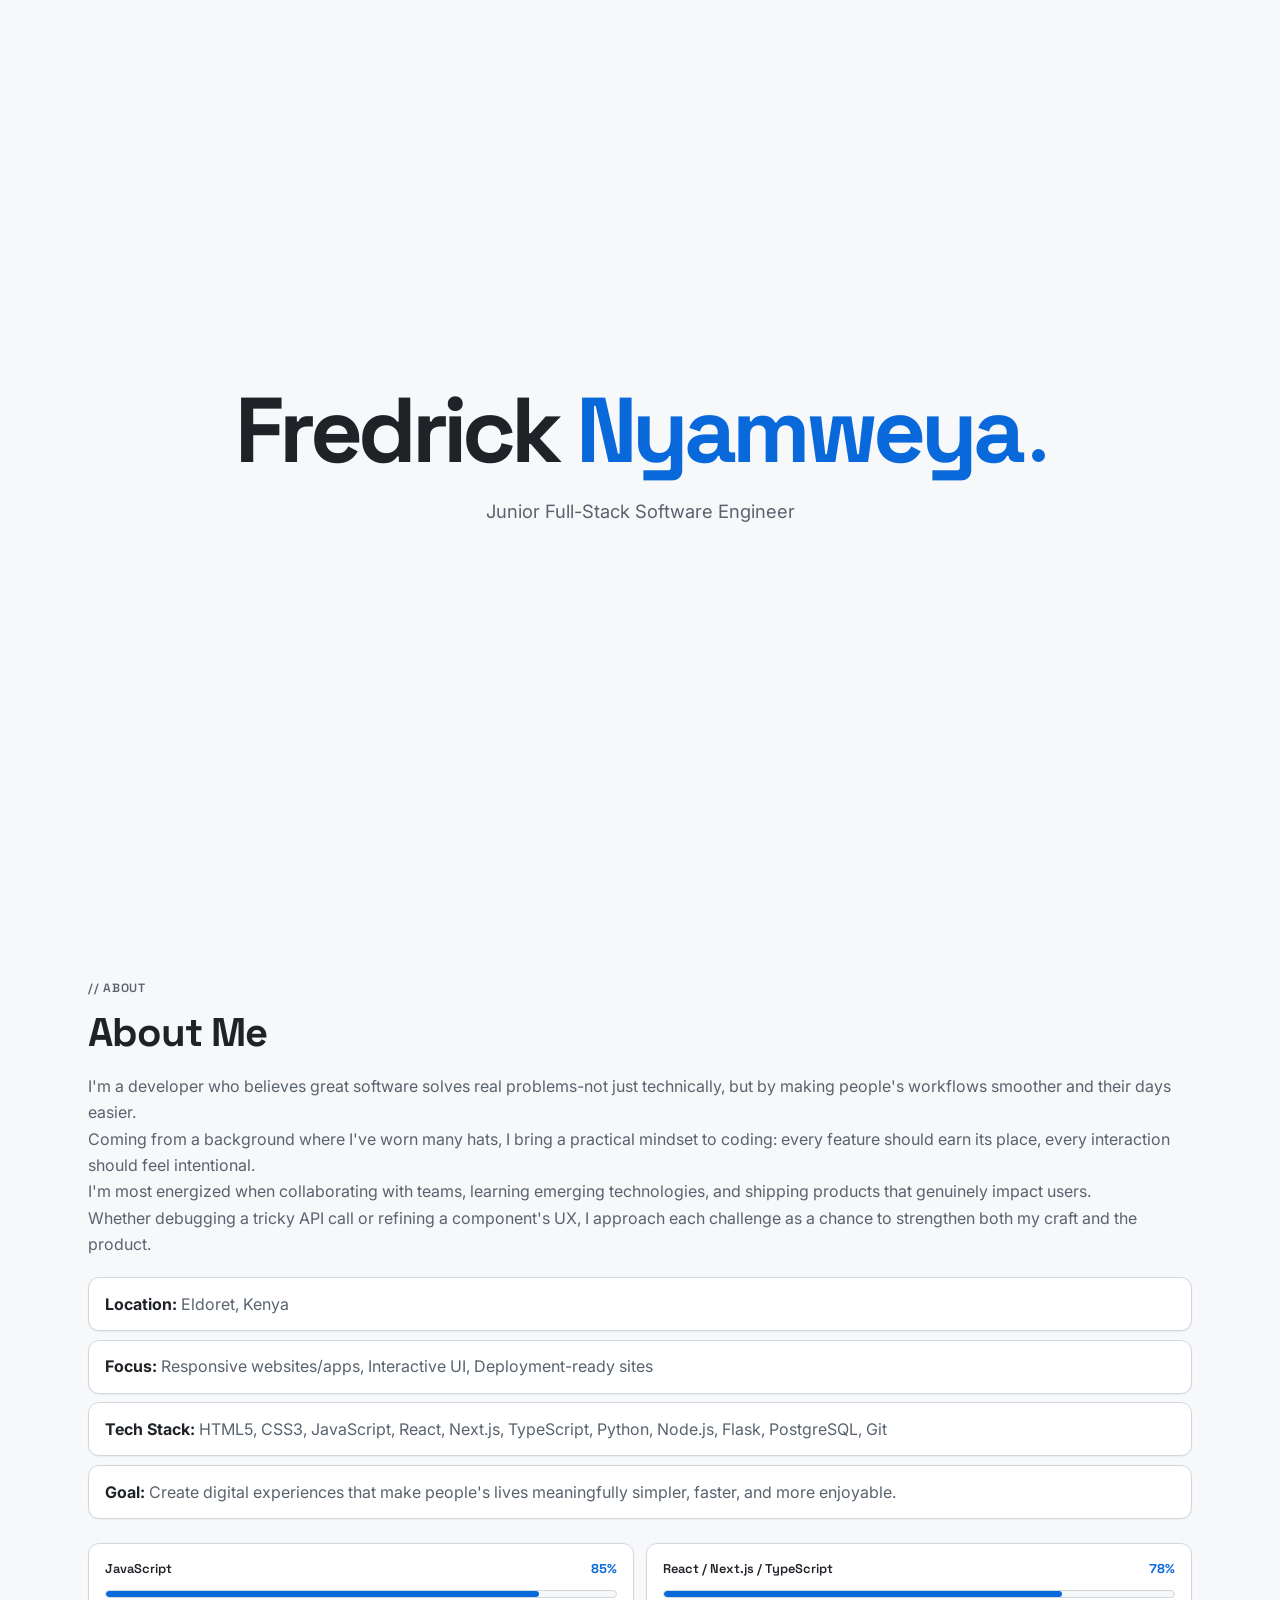
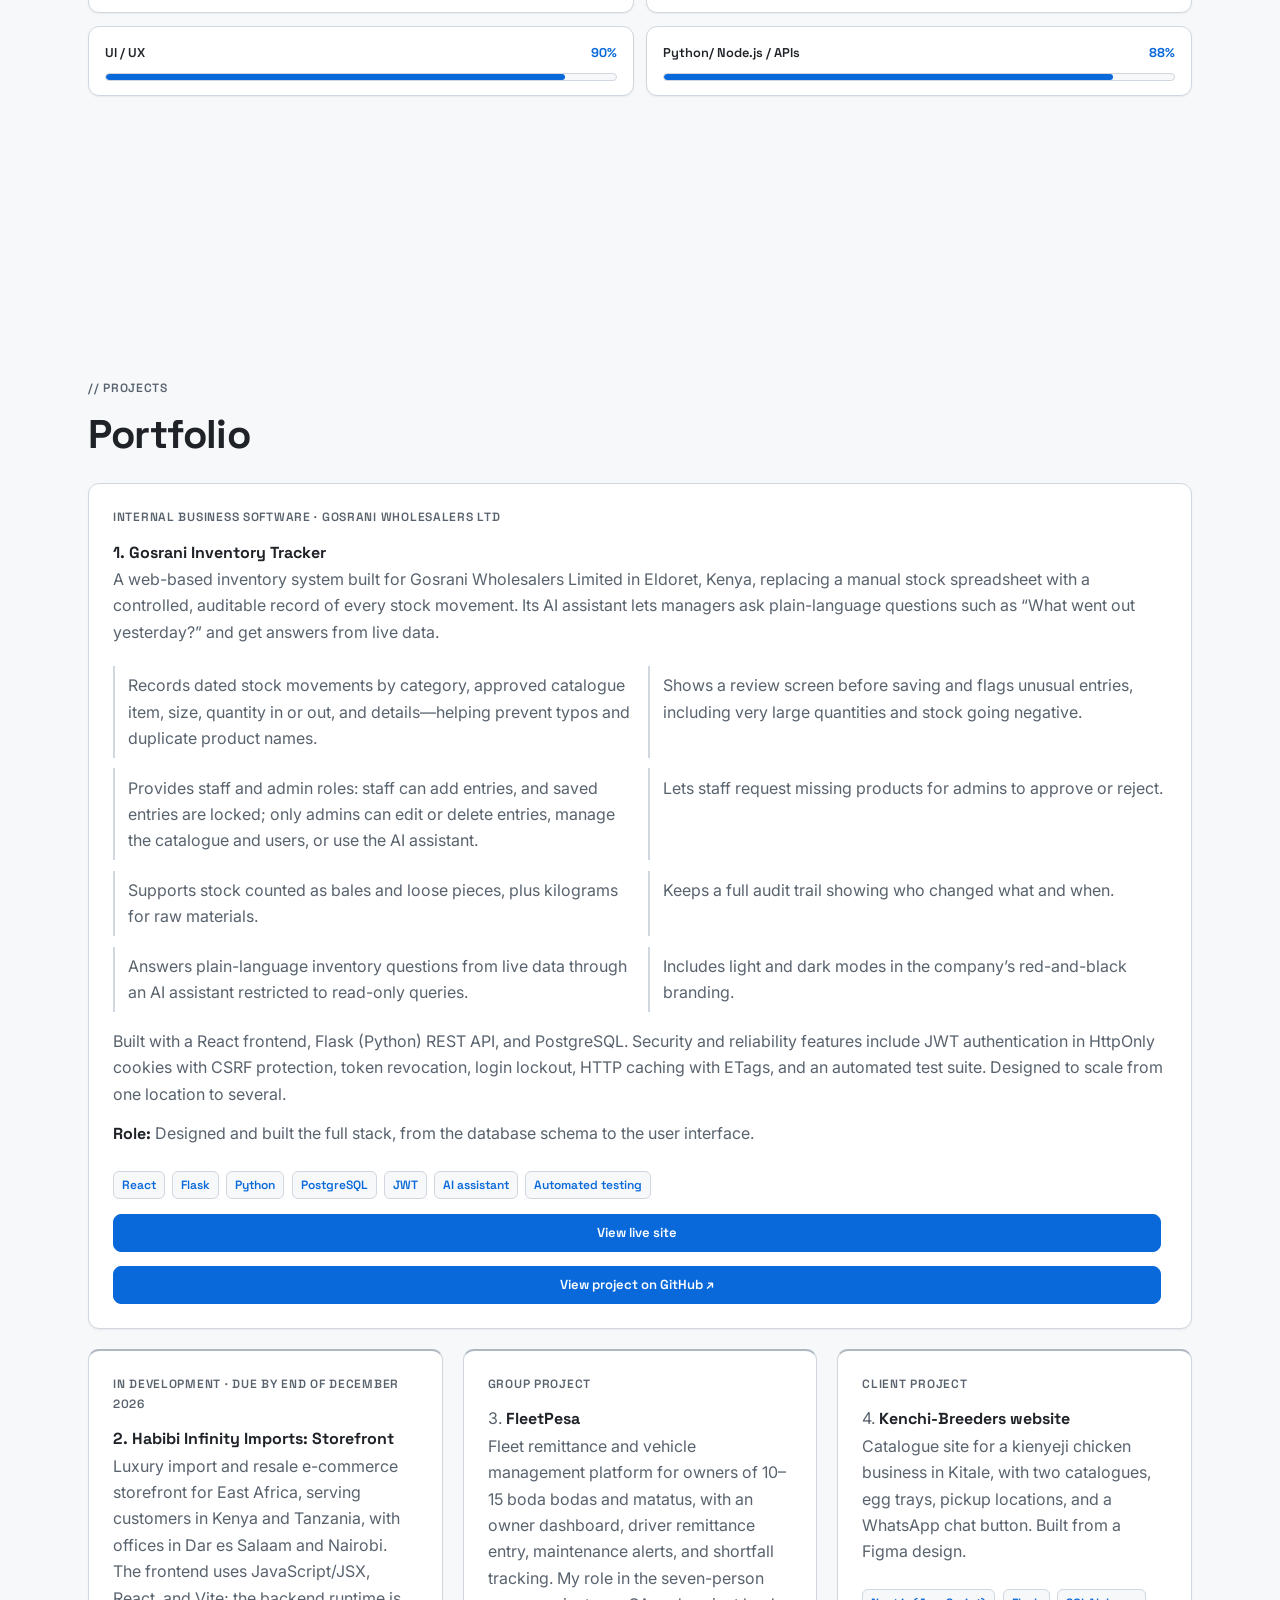
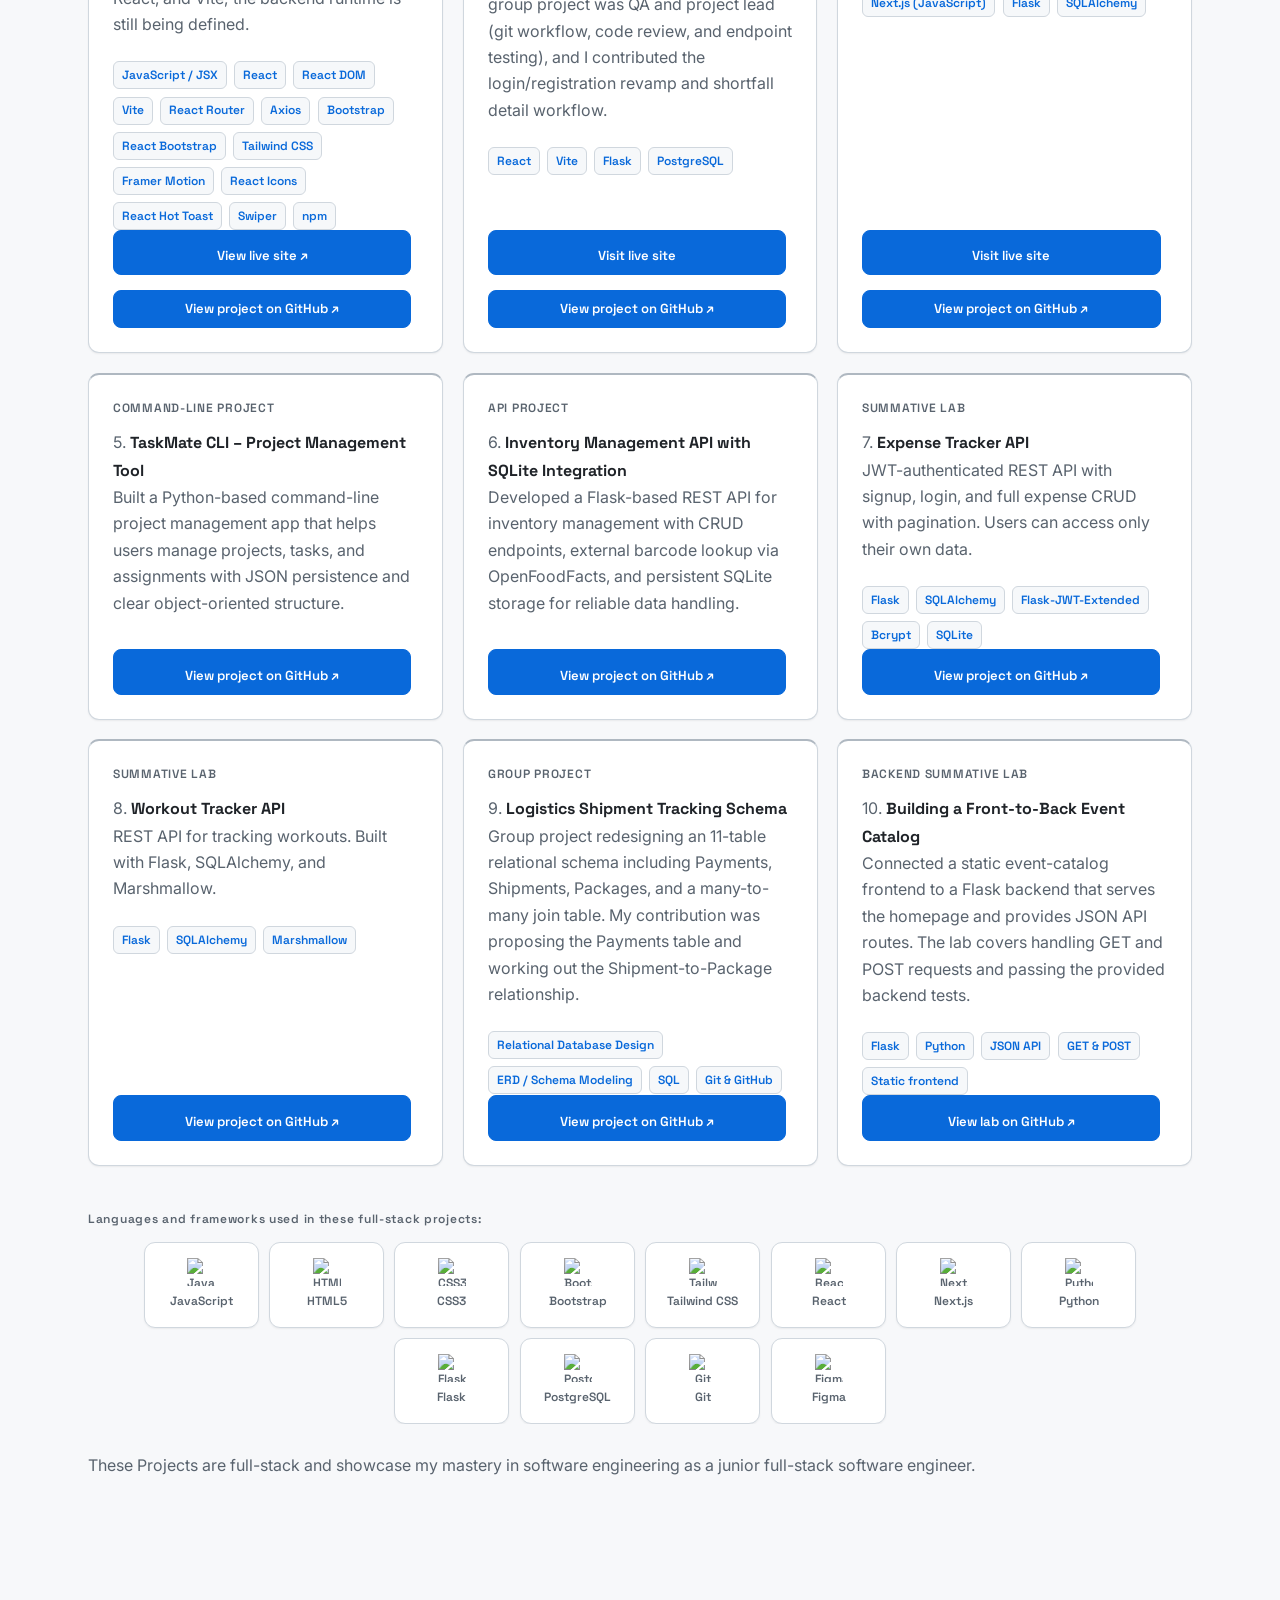
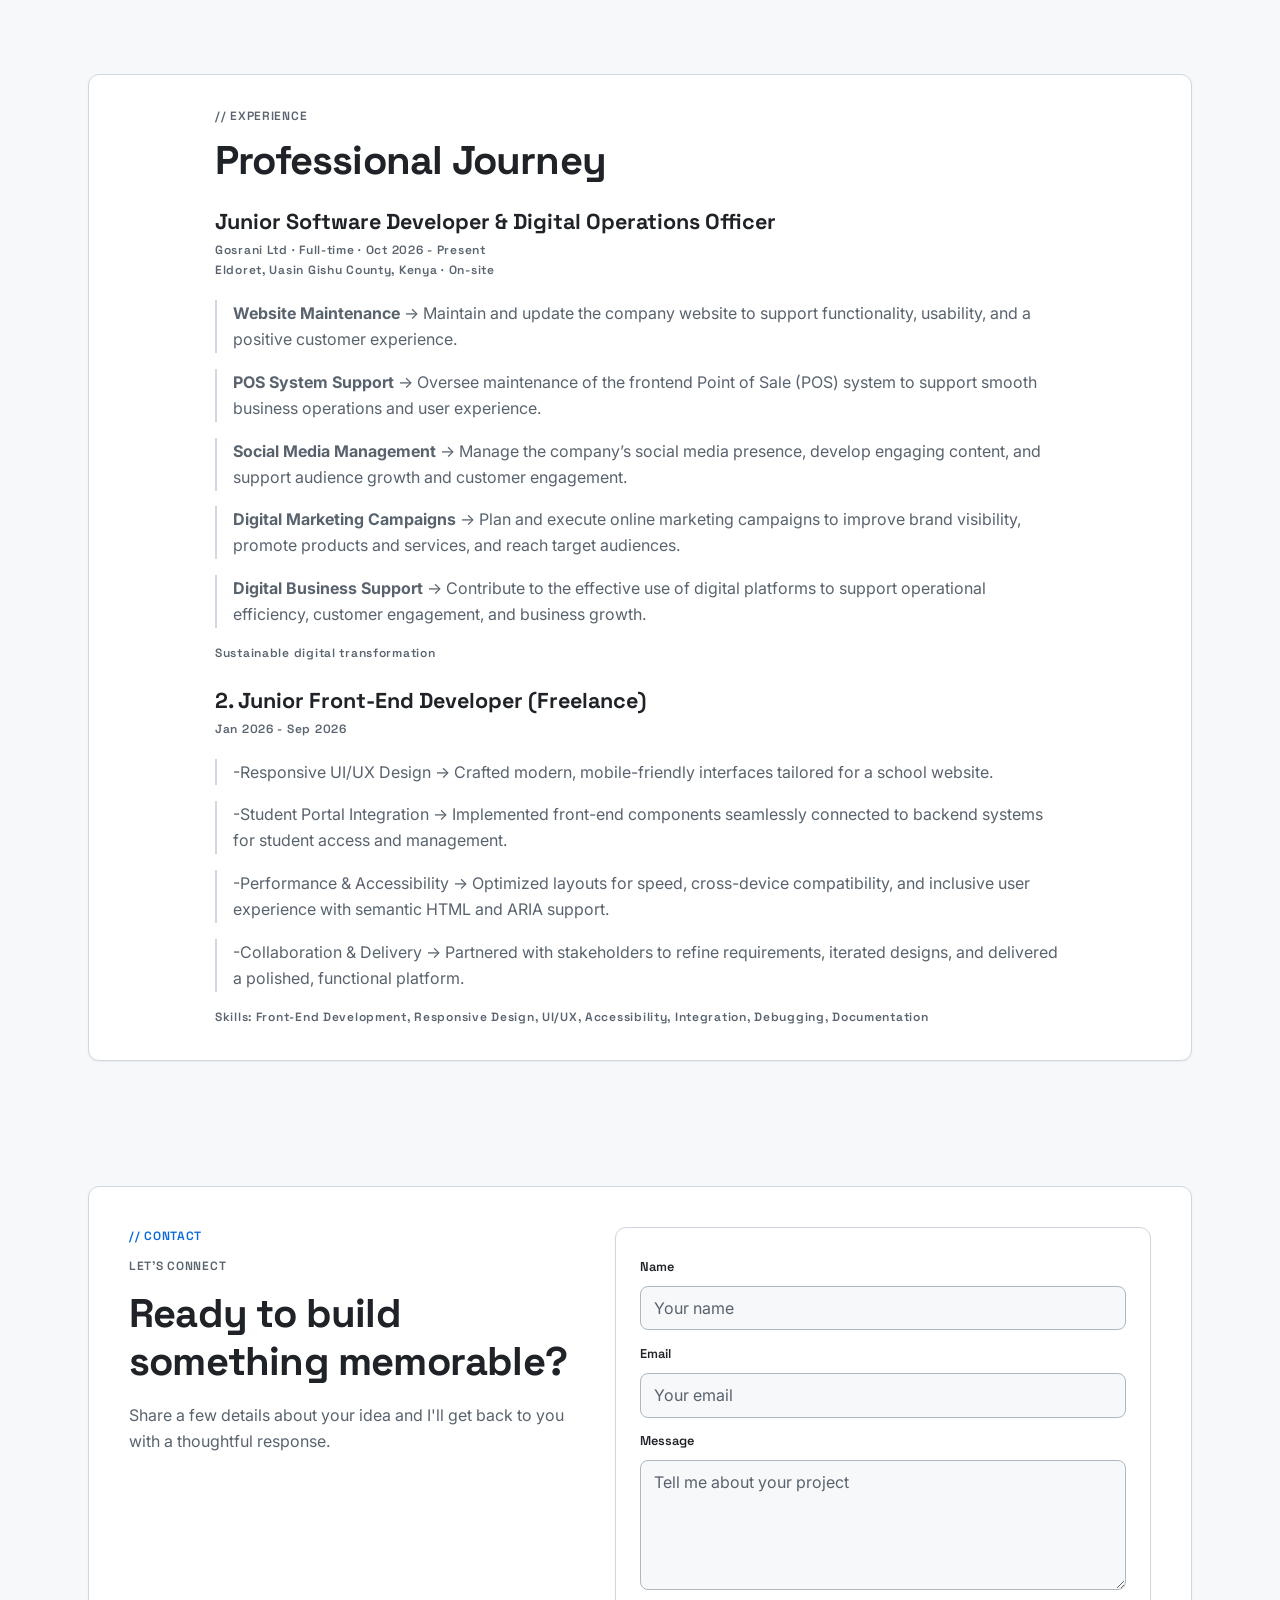
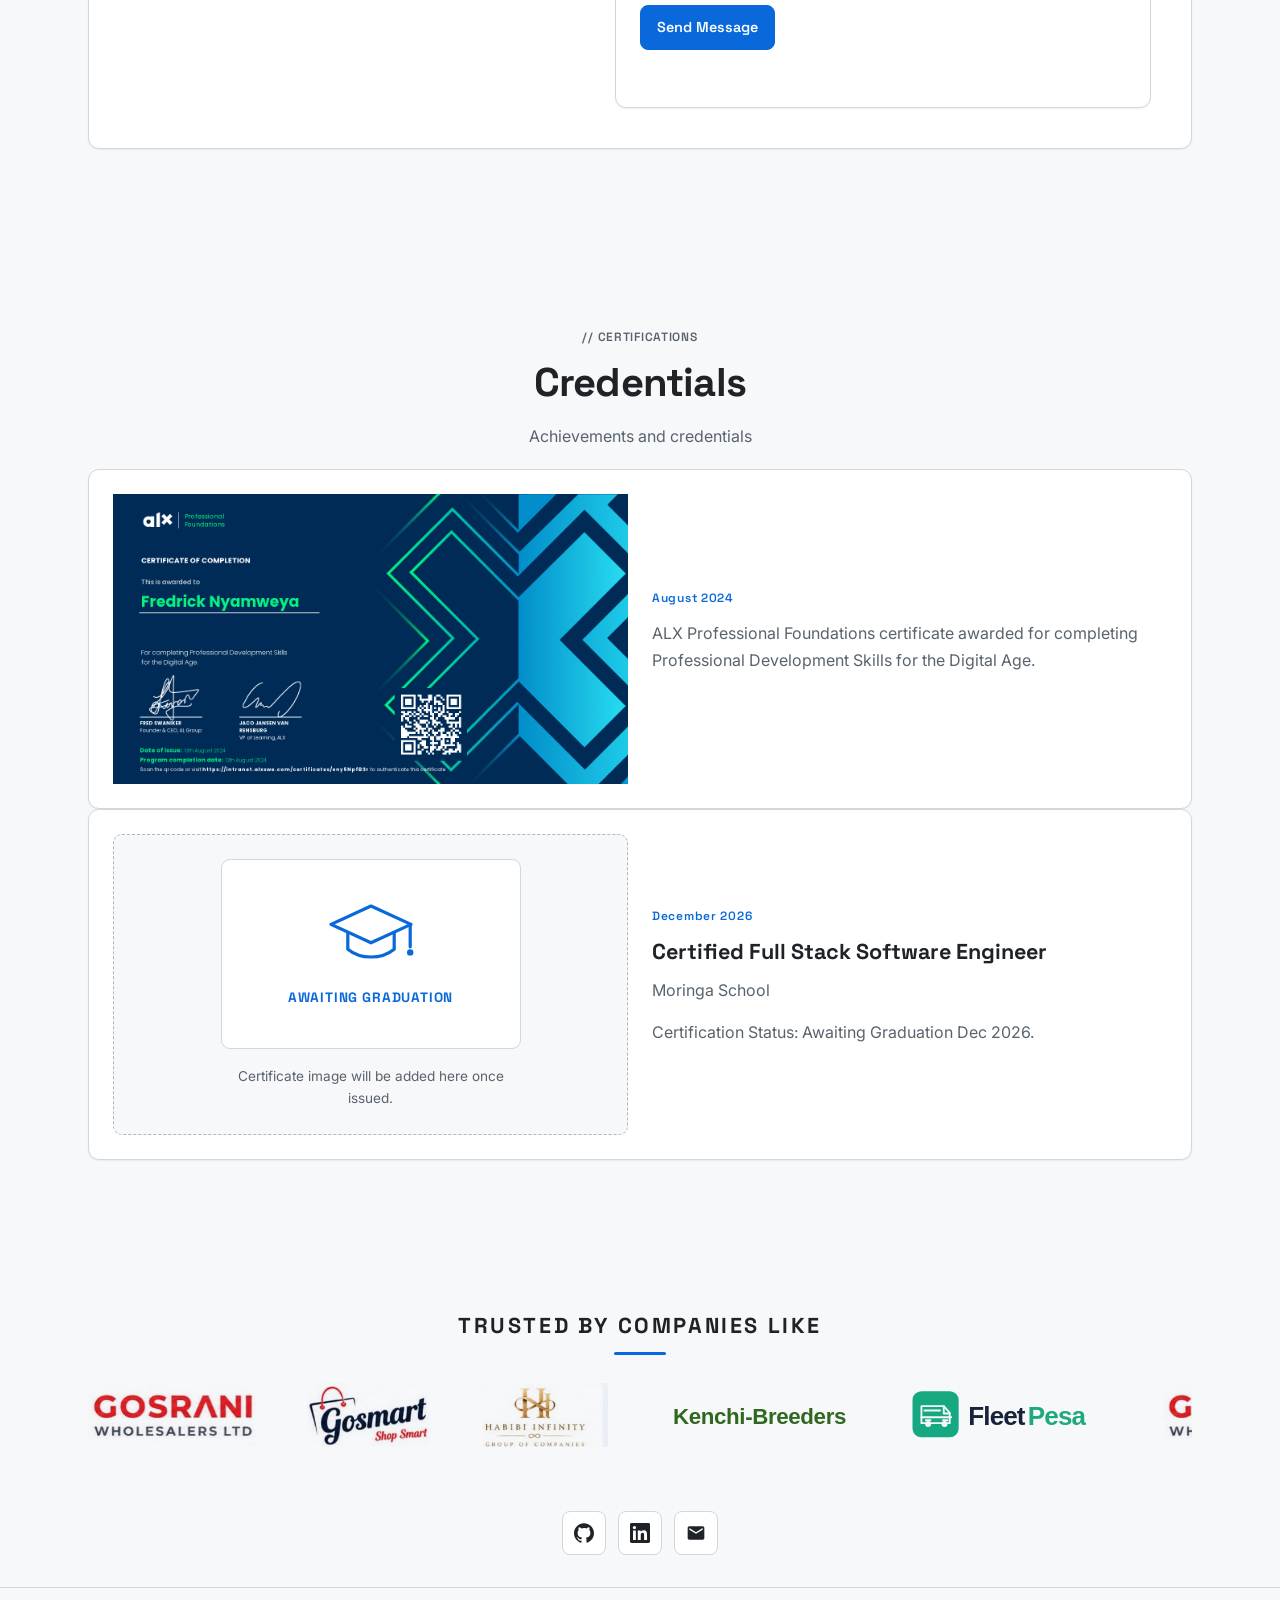
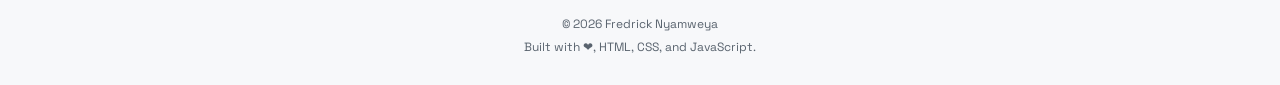
==== commit 7e5fe6a2: "Labs and Projects Update" ====
--- a/index.html
+++ b/index.html
@@ -96,7 +96,7 @@
           </article>
           <article class="hero-card stat-card reveal reveal--scale">
             <p>Labs &amp; Projects Built</p>
-            <strong class="stat-value">12+</strong>
+            <strong class="stat-value">25+</strong>
           </article>
           <article class="hero-card stat-card reveal reveal--scale">
             <strong class="stat-value">Full-Stack</strong>
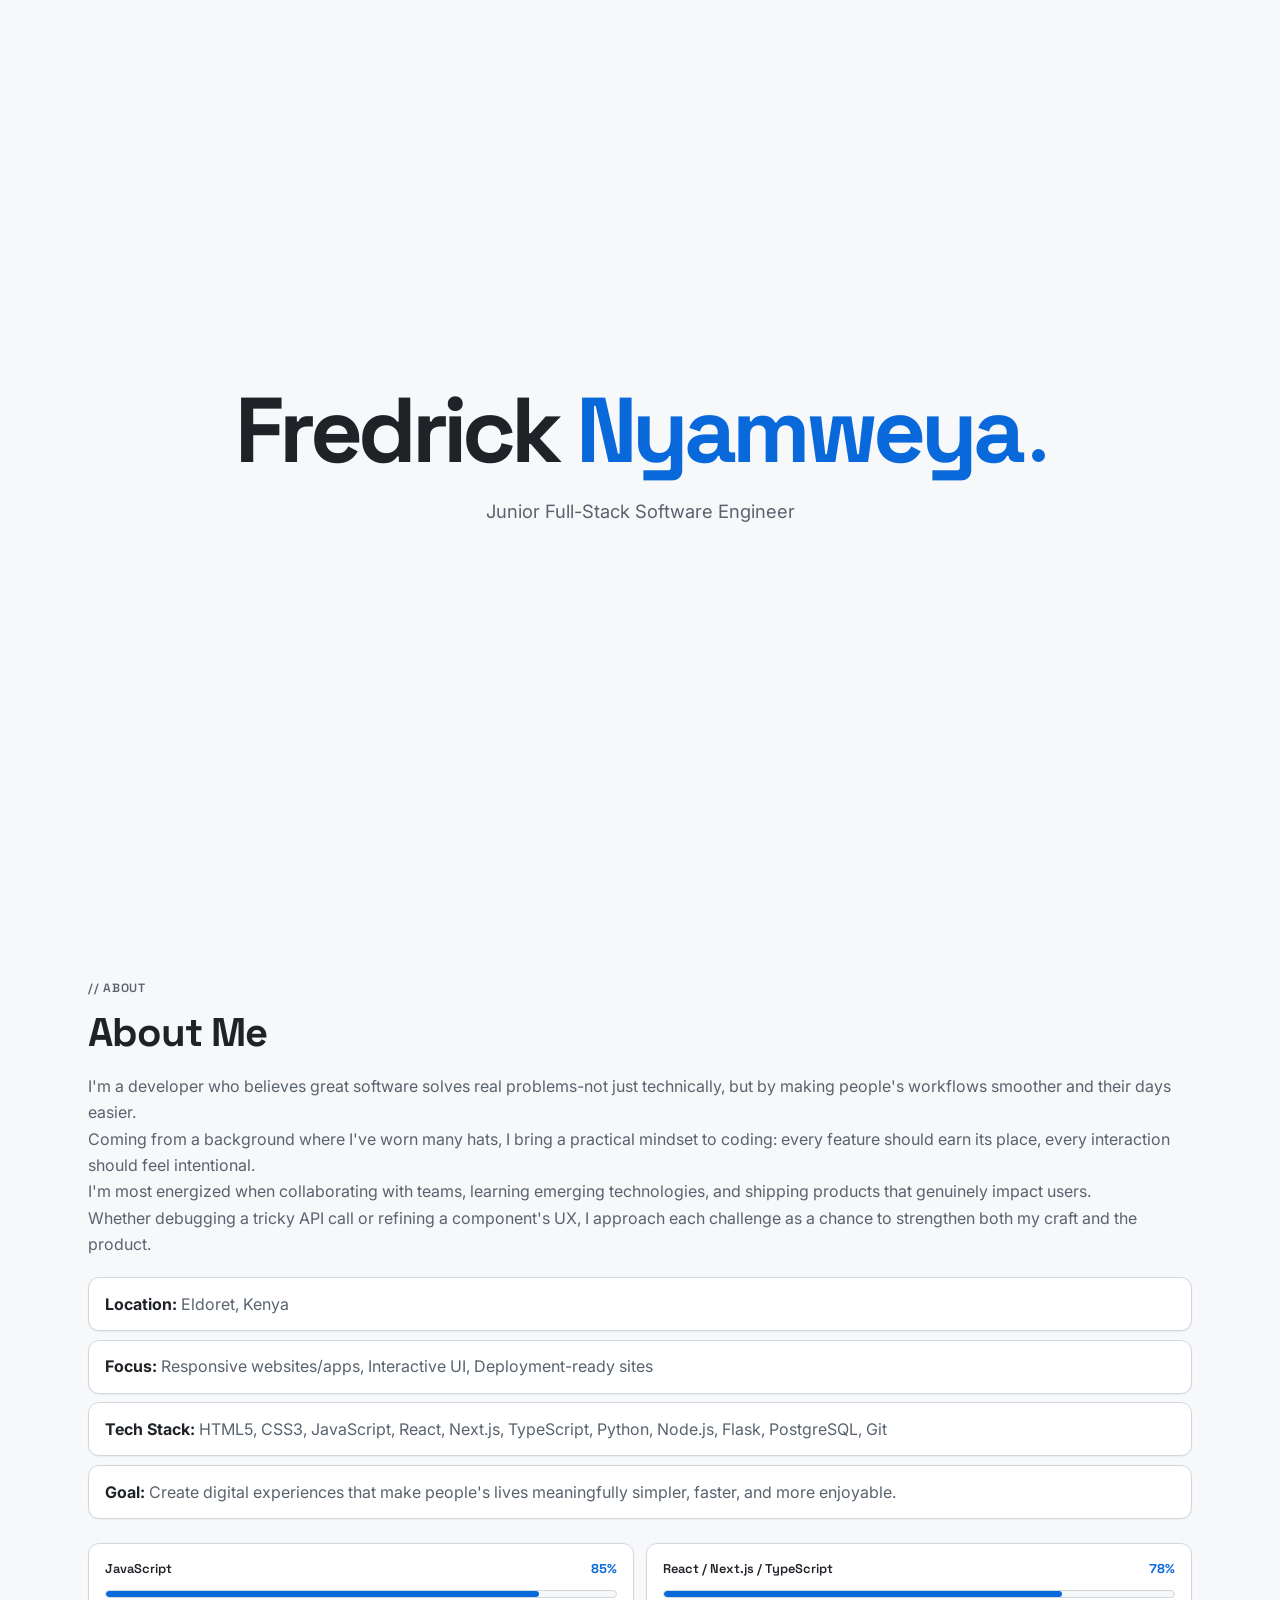
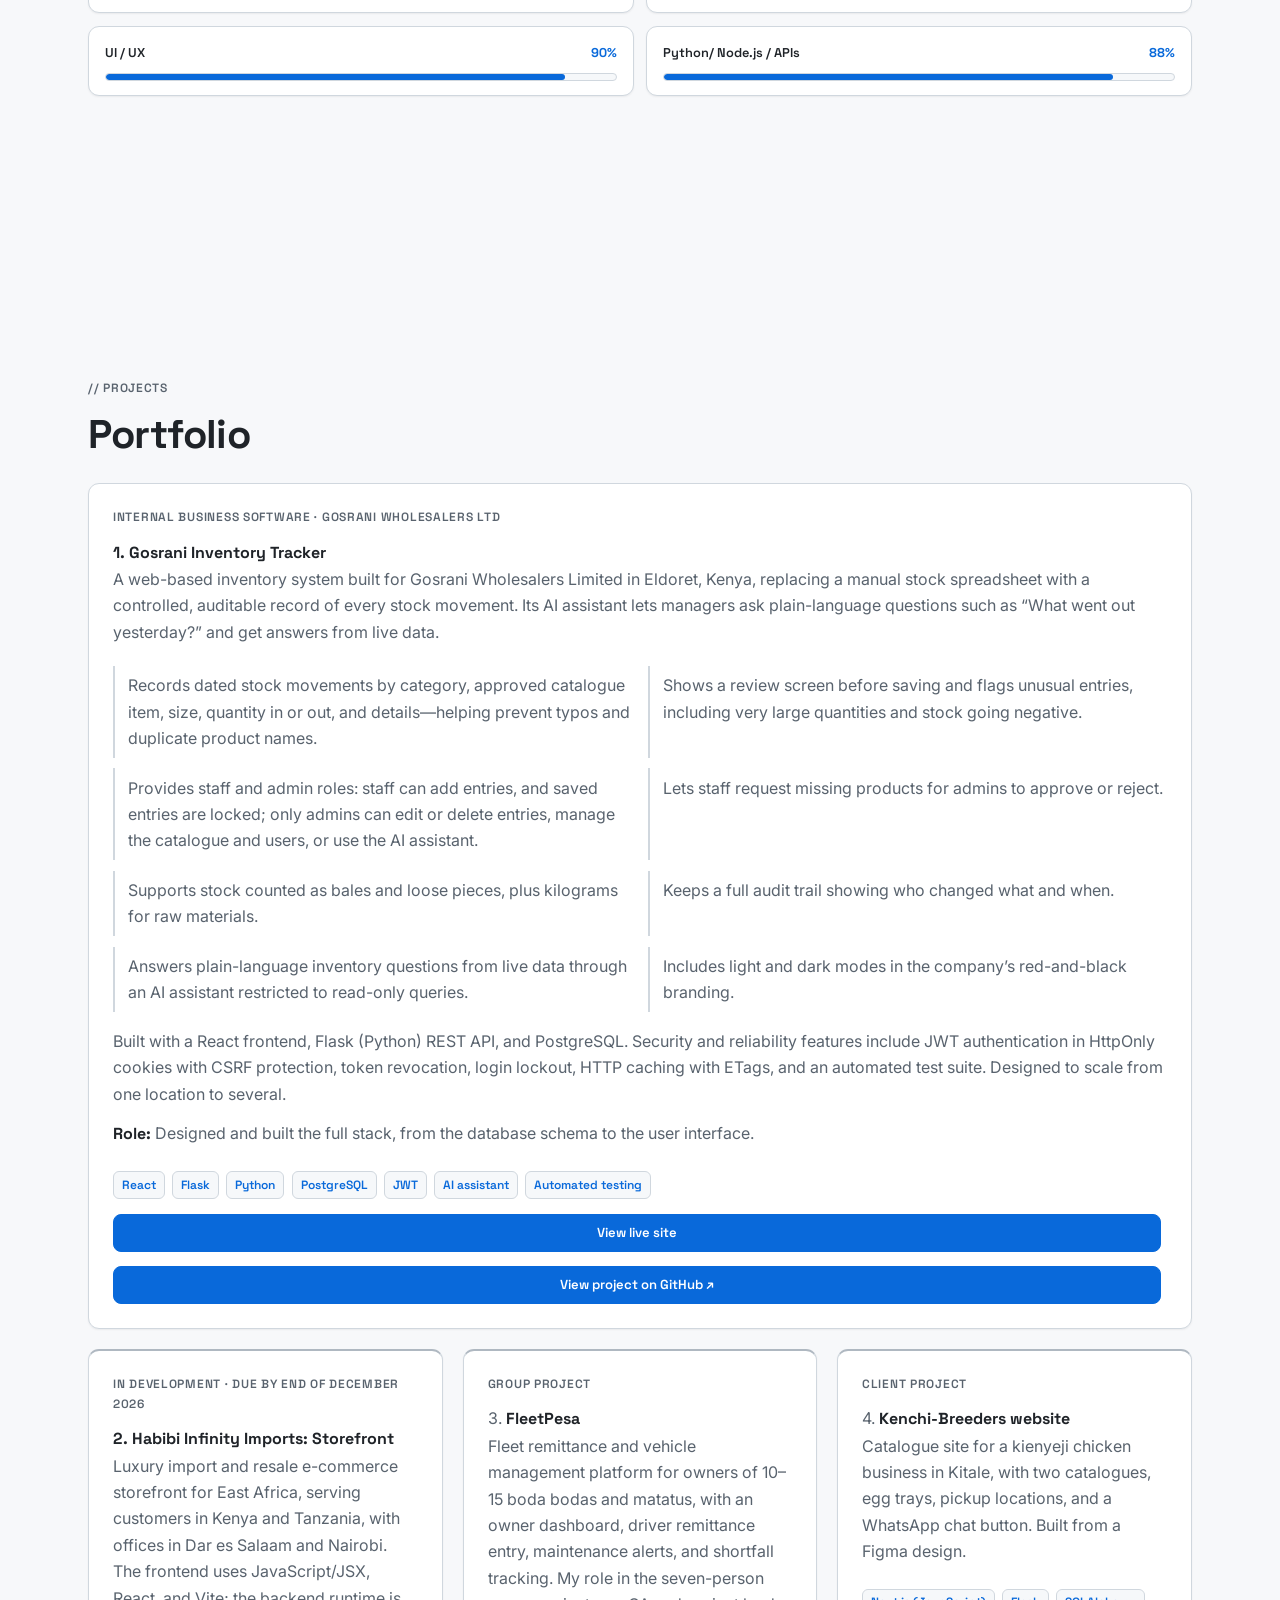
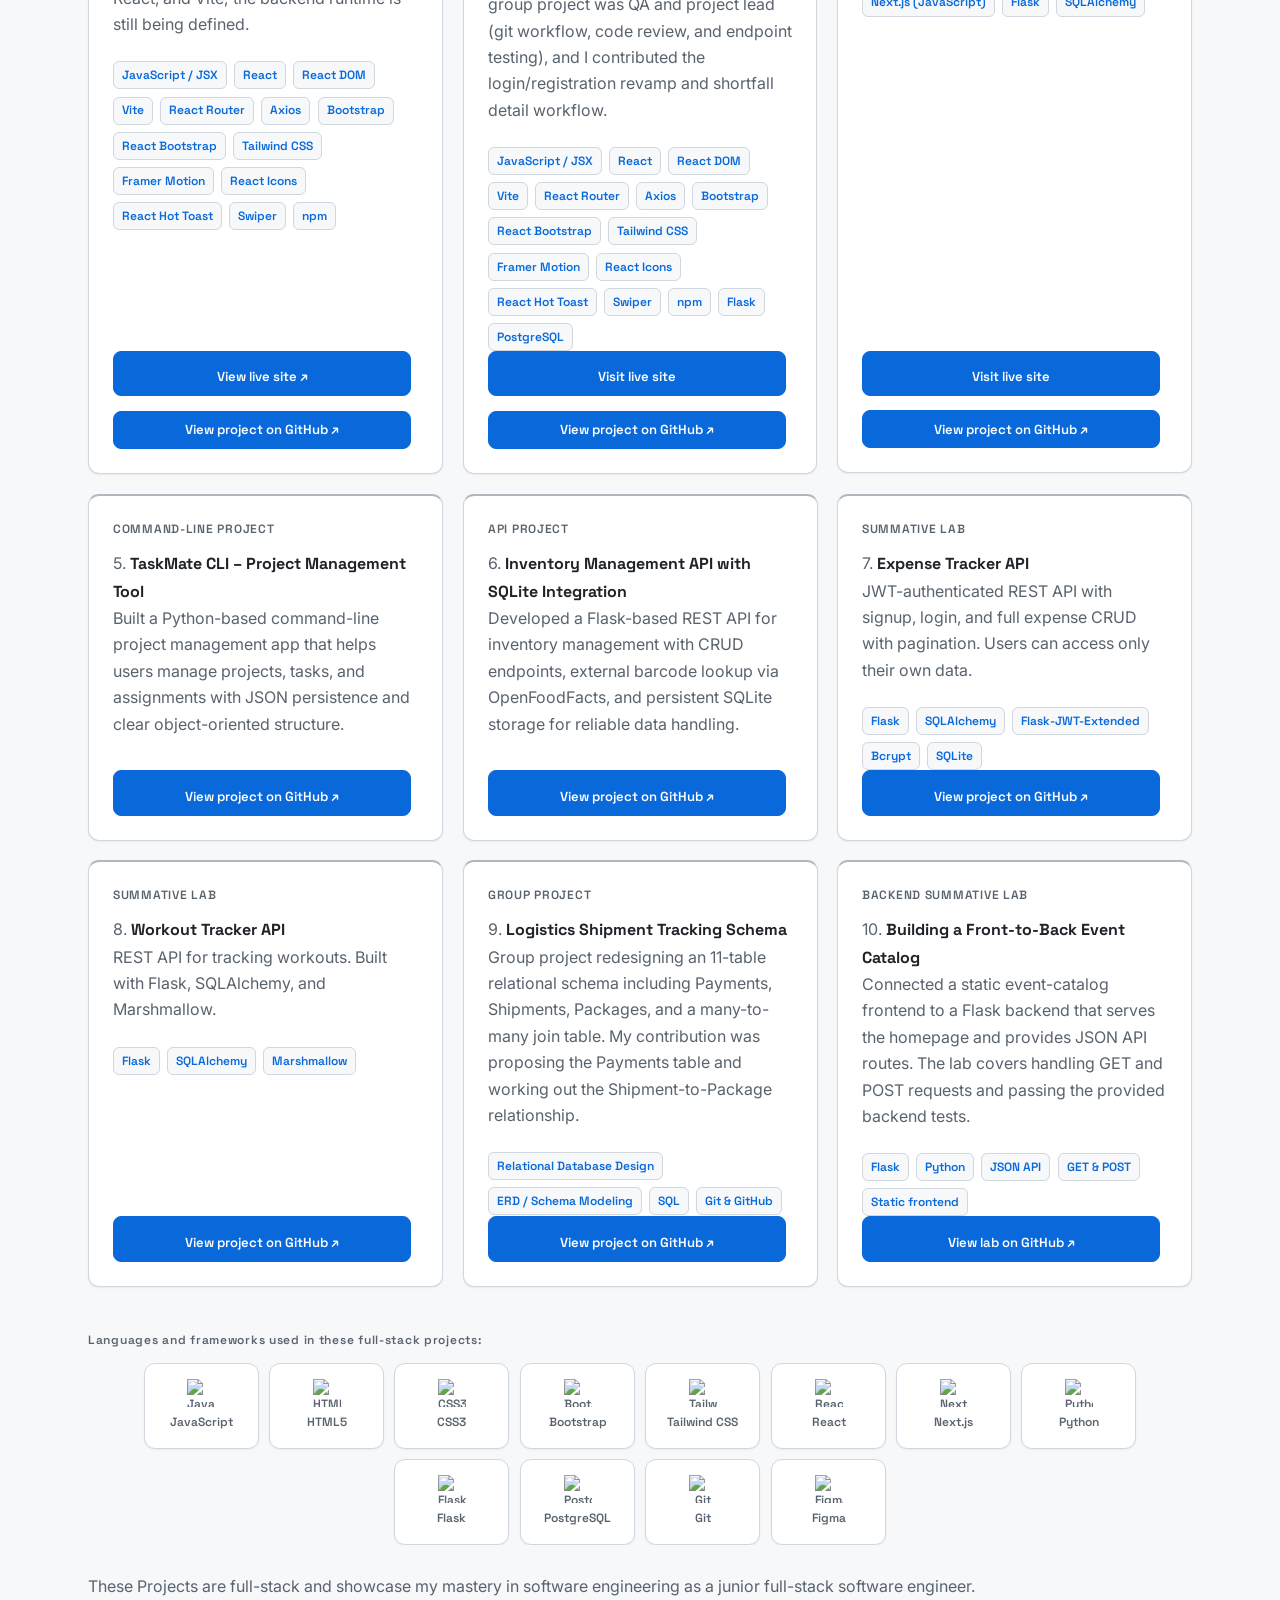
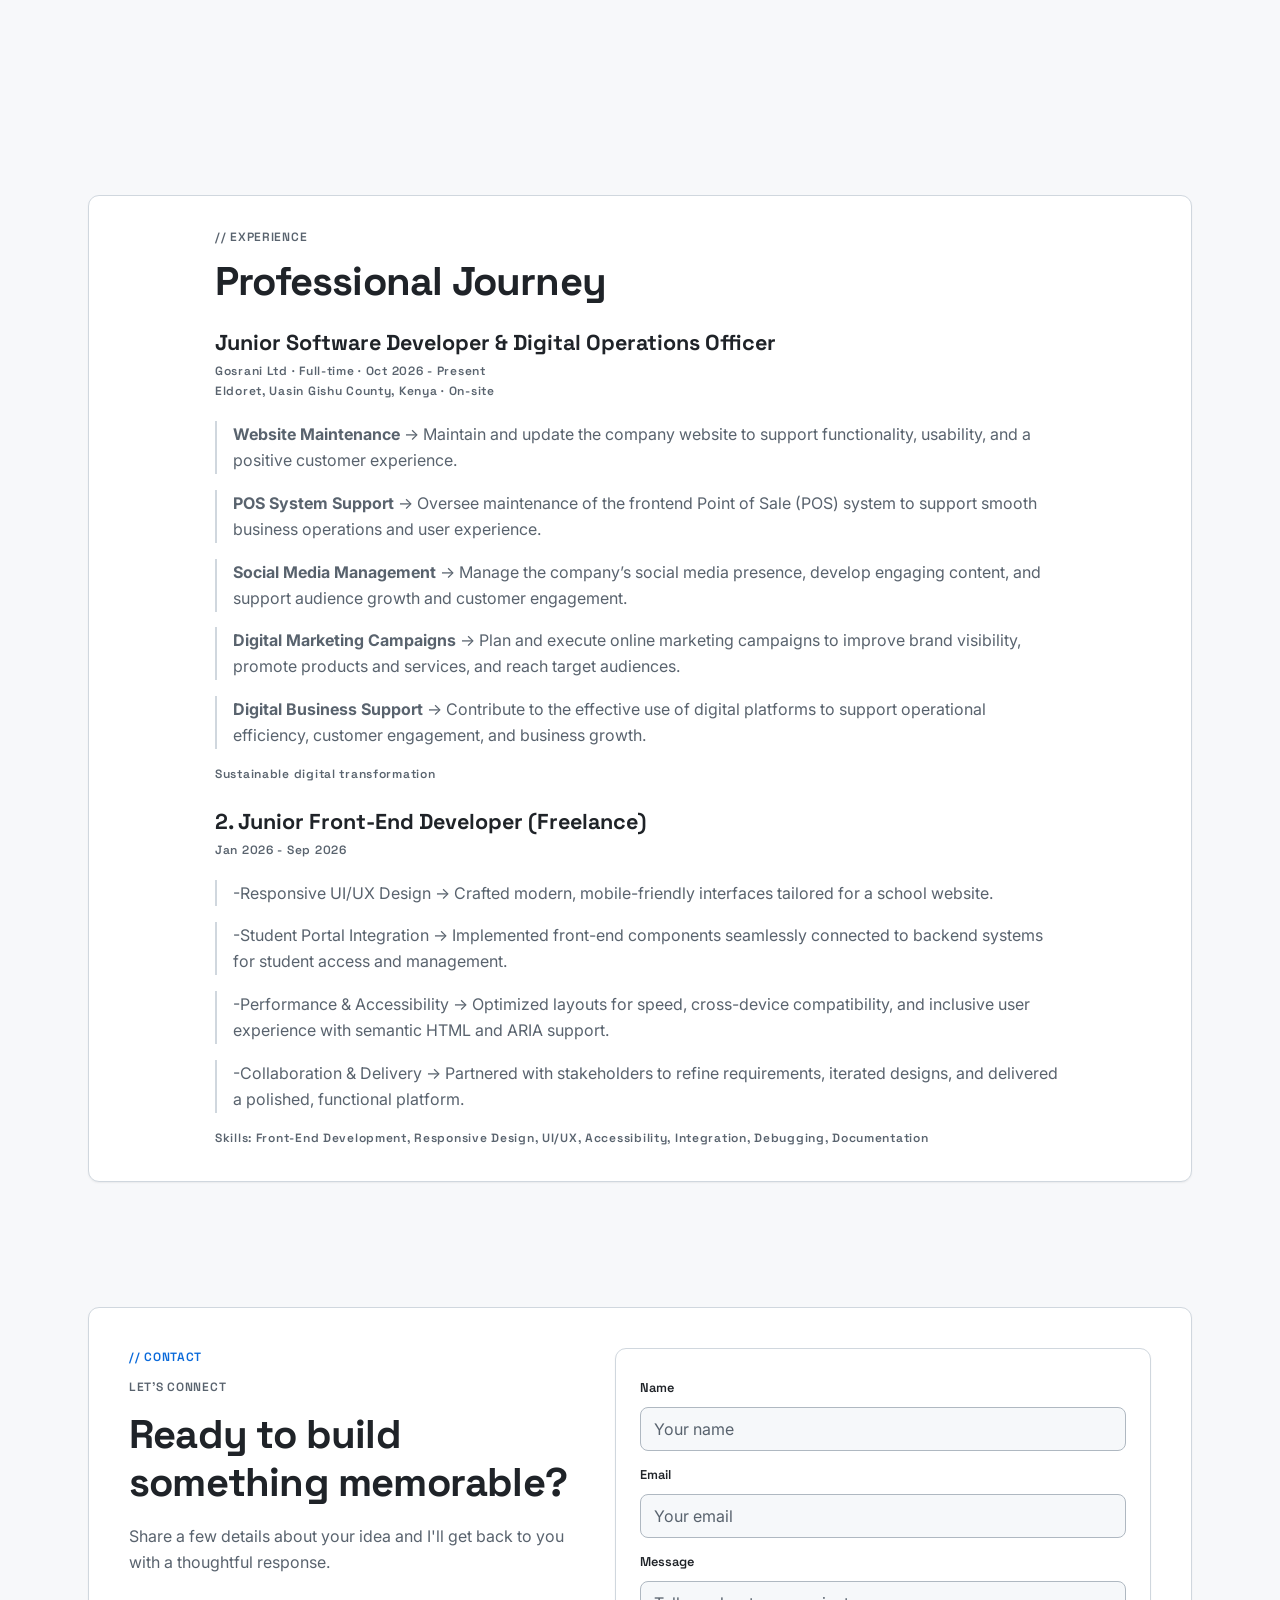
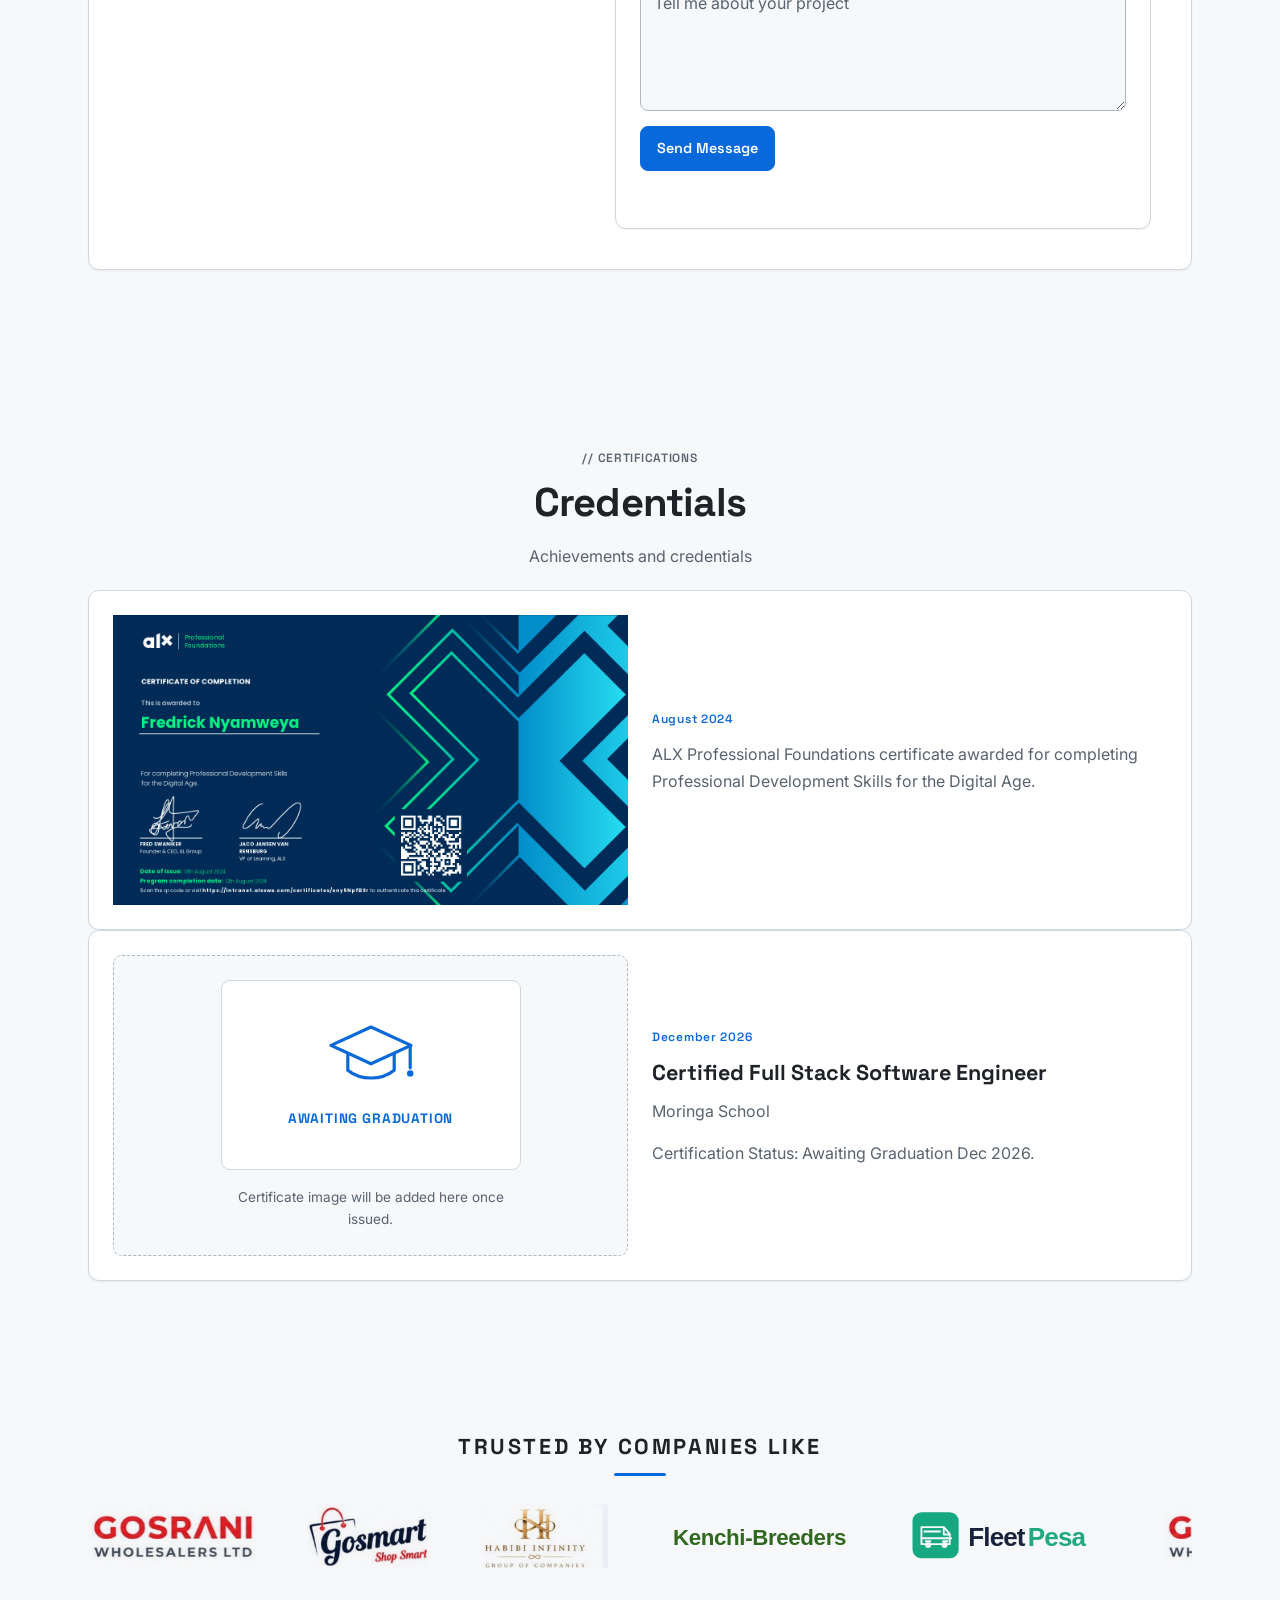
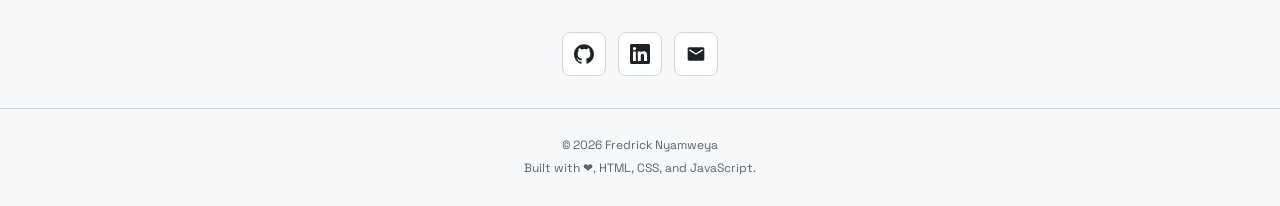
==== commit 84a6ff49: "FleetPesa Tech stack Update" ====
--- a/index.html
+++ b/index.html
@@ -207,8 +207,20 @@
         <p class="project-status">Group project</p>
         <p>3. <strong>FleetPesa</strong><br>Fleet remittance and vehicle management platform for owners of 10–15 boda bodas and matatus, with an owner dashboard, driver remittance entry, maintenance alerts, and shortfall tracking. My role in the seven-person group project was QA and project lead (git workflow, code review, and endpoint testing), and I contributed the login/registration revamp and shortfall detail workflow.</p>
         <div class="project-tags" aria-label="Technologies used">
+          <span>JavaScript / JSX</span>
           <span>React</span>
+          <span>React DOM</span>
           <span>Vite</span>
+          <span>React Router</span>
+          <span>Axios</span>
+          <span>Bootstrap</span>
+          <span>React Bootstrap</span>
+          <span>Tailwind CSS</span>
+          <span>Framer Motion</span>
+          <span>React Icons</span>
+          <span>React Hot Toast</span>
+          <span>Swiper</span>
+          <span>npm</span>
           <span>Flask</span>
           <span>PostgreSQL</span>
         </div>
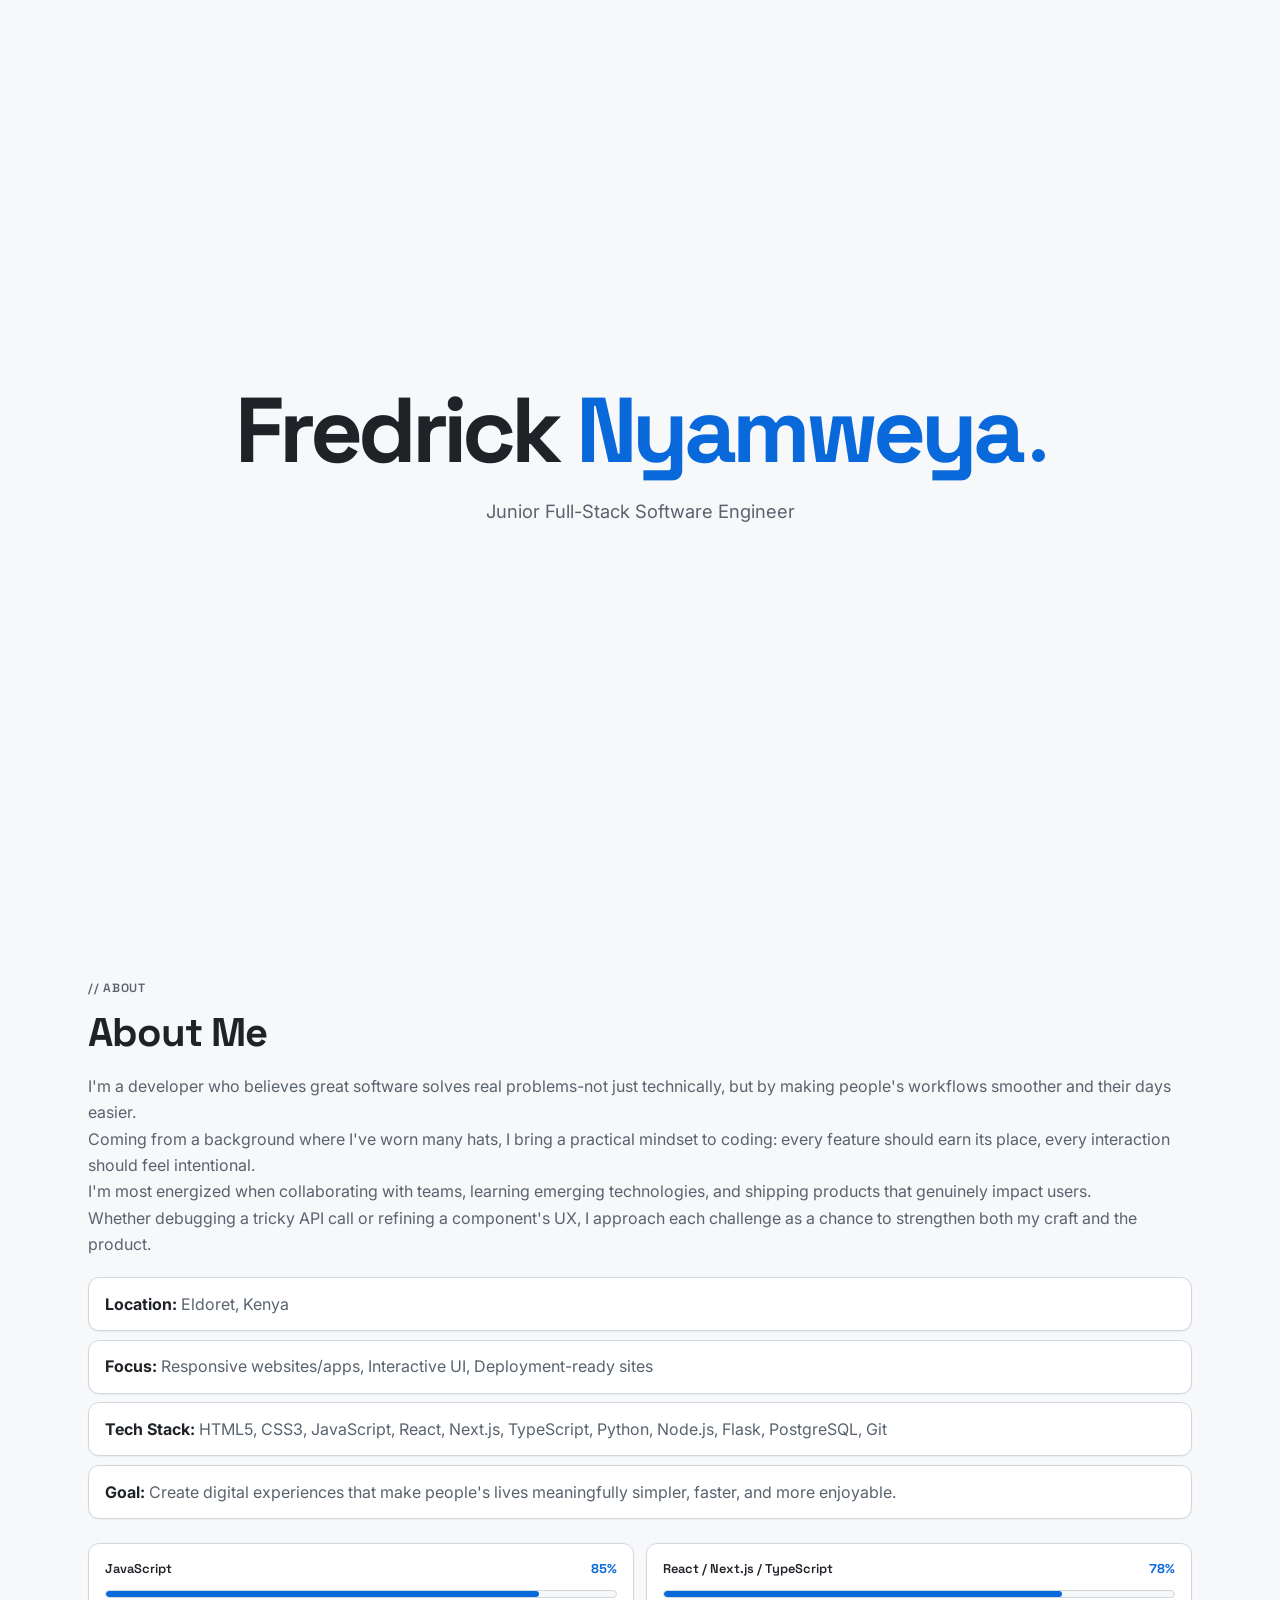
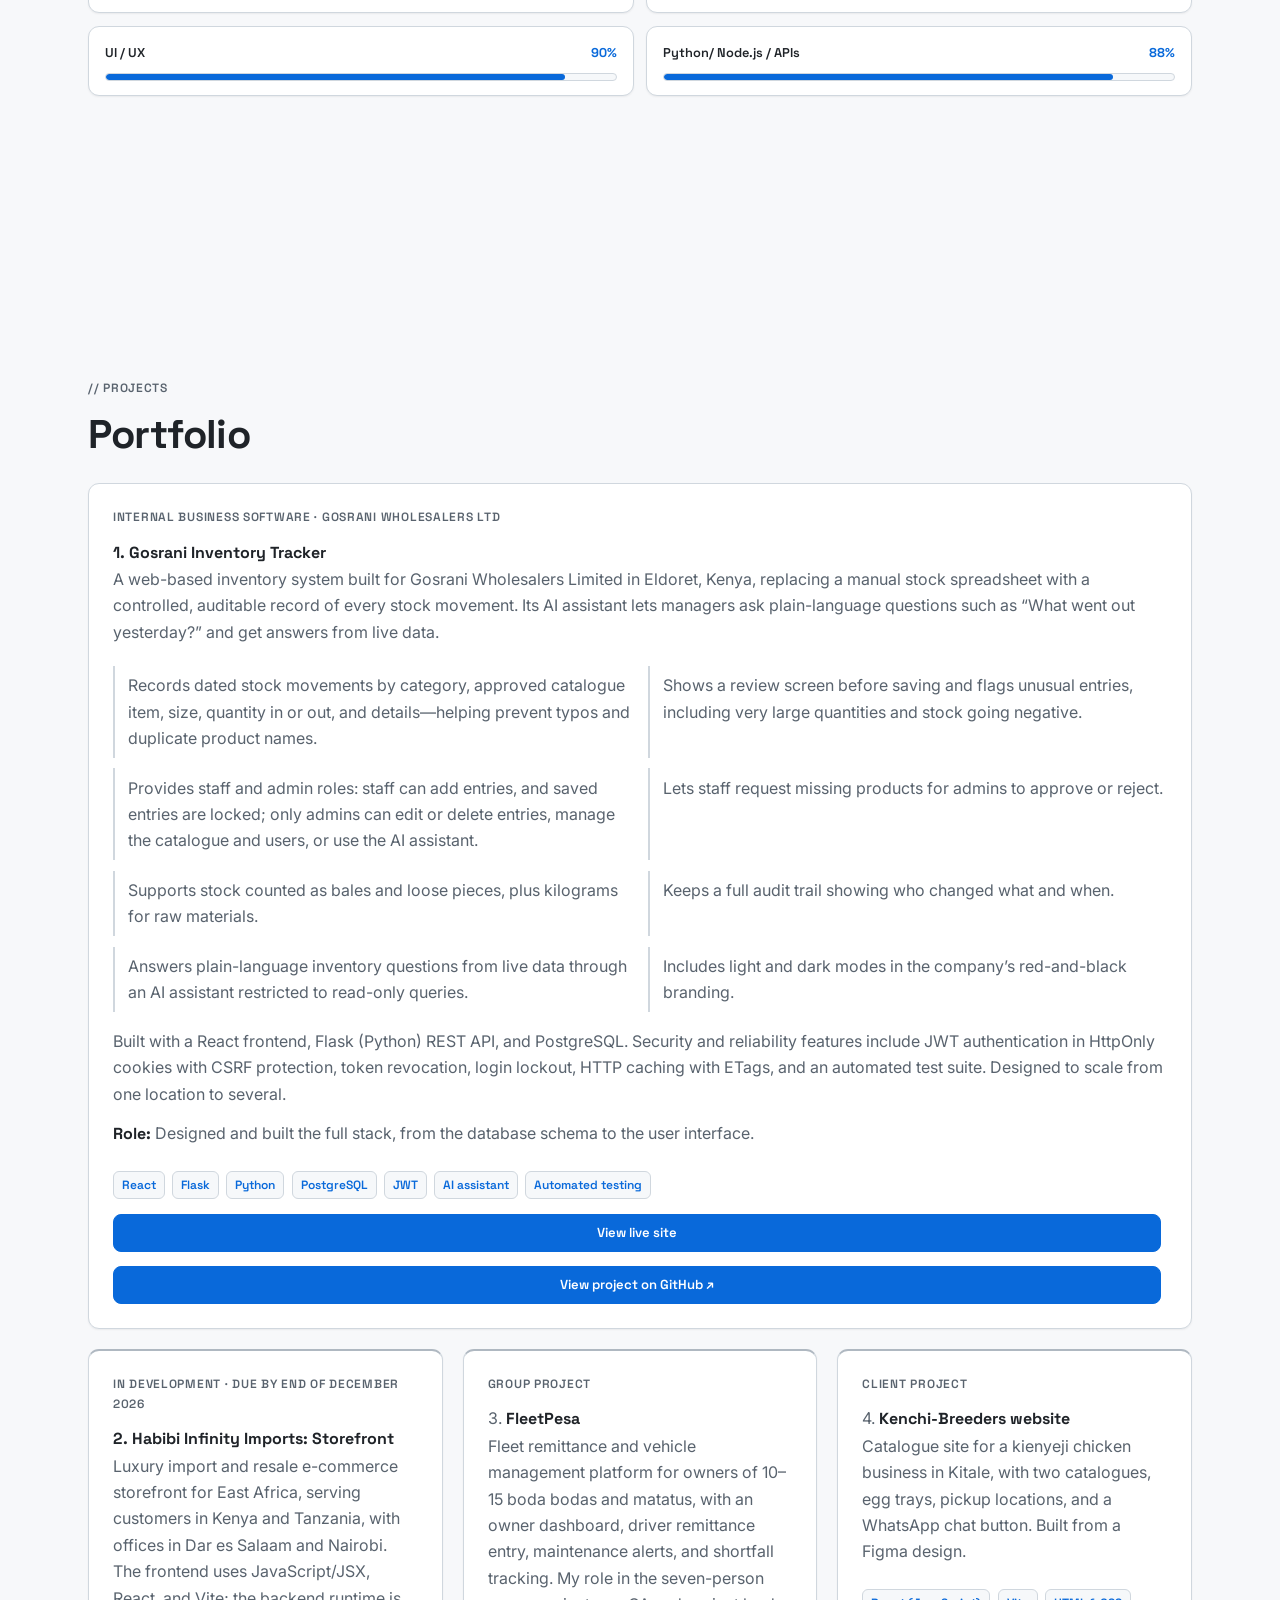
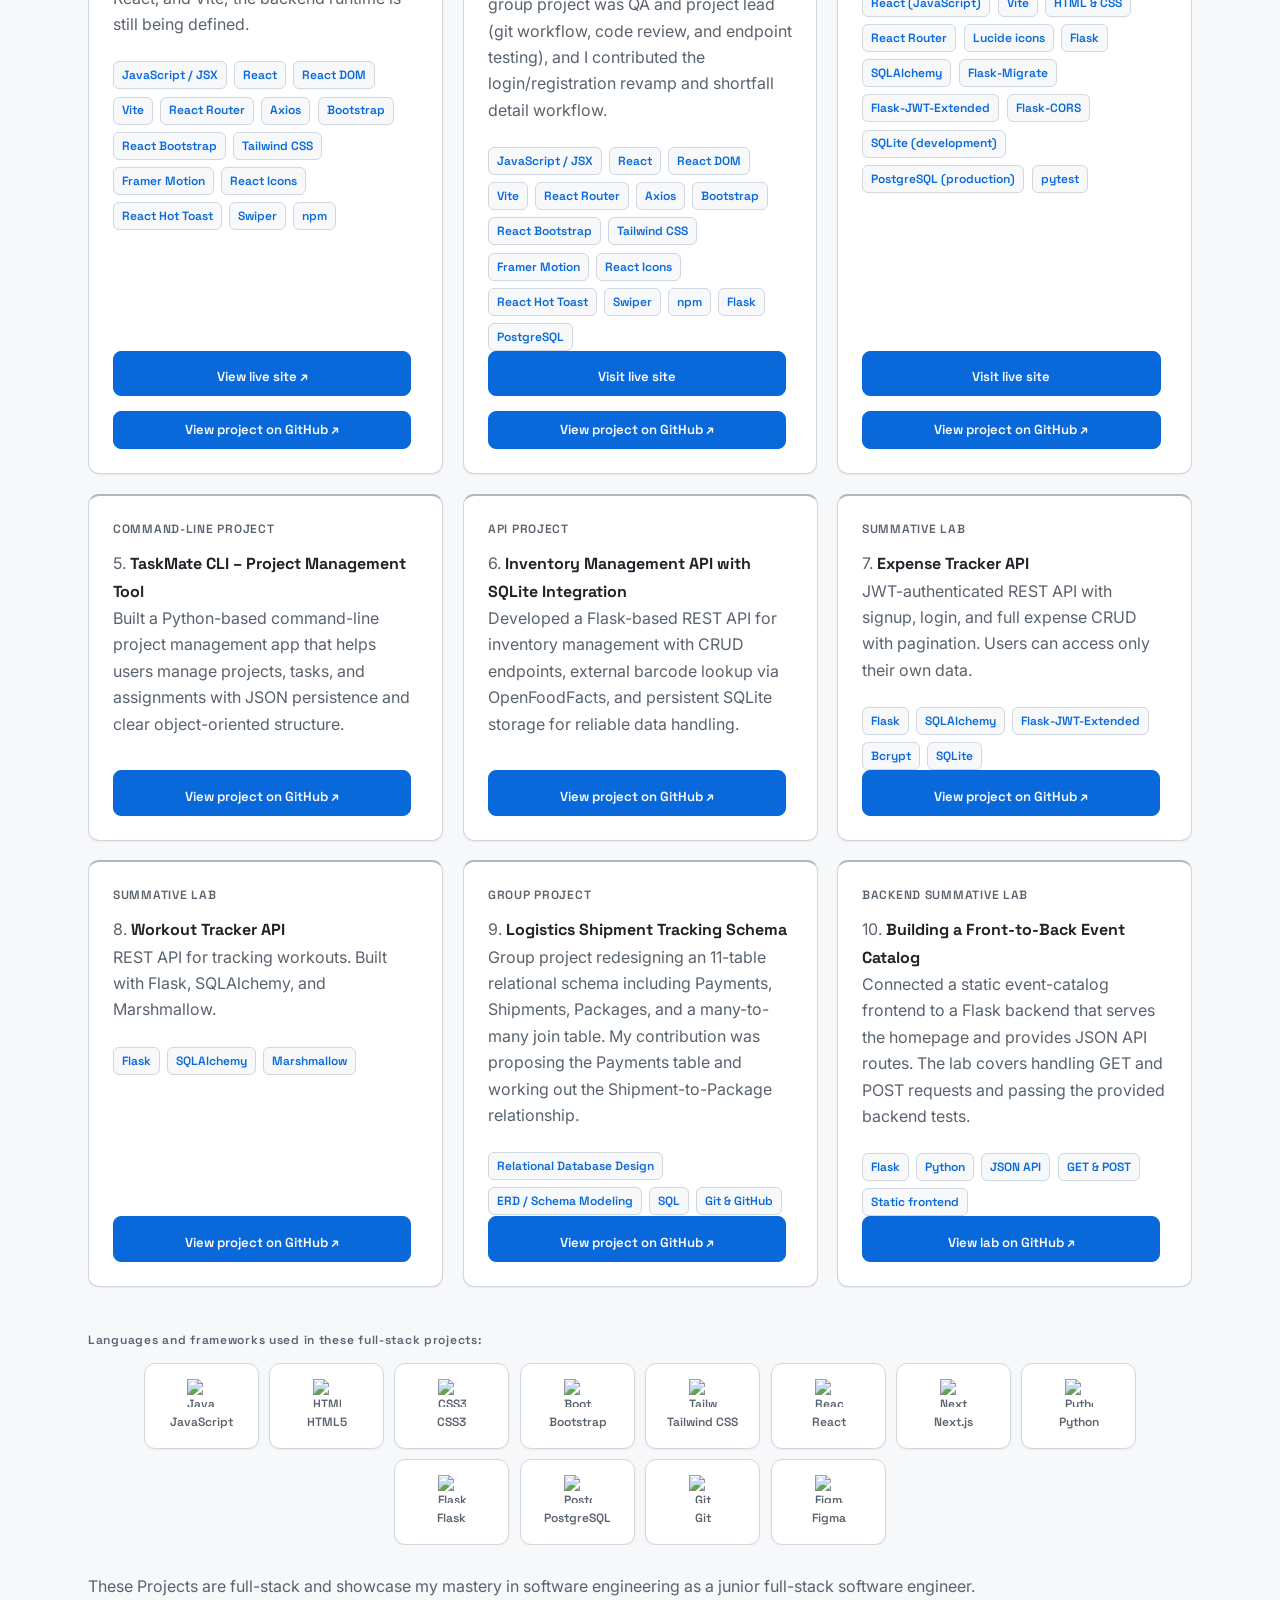
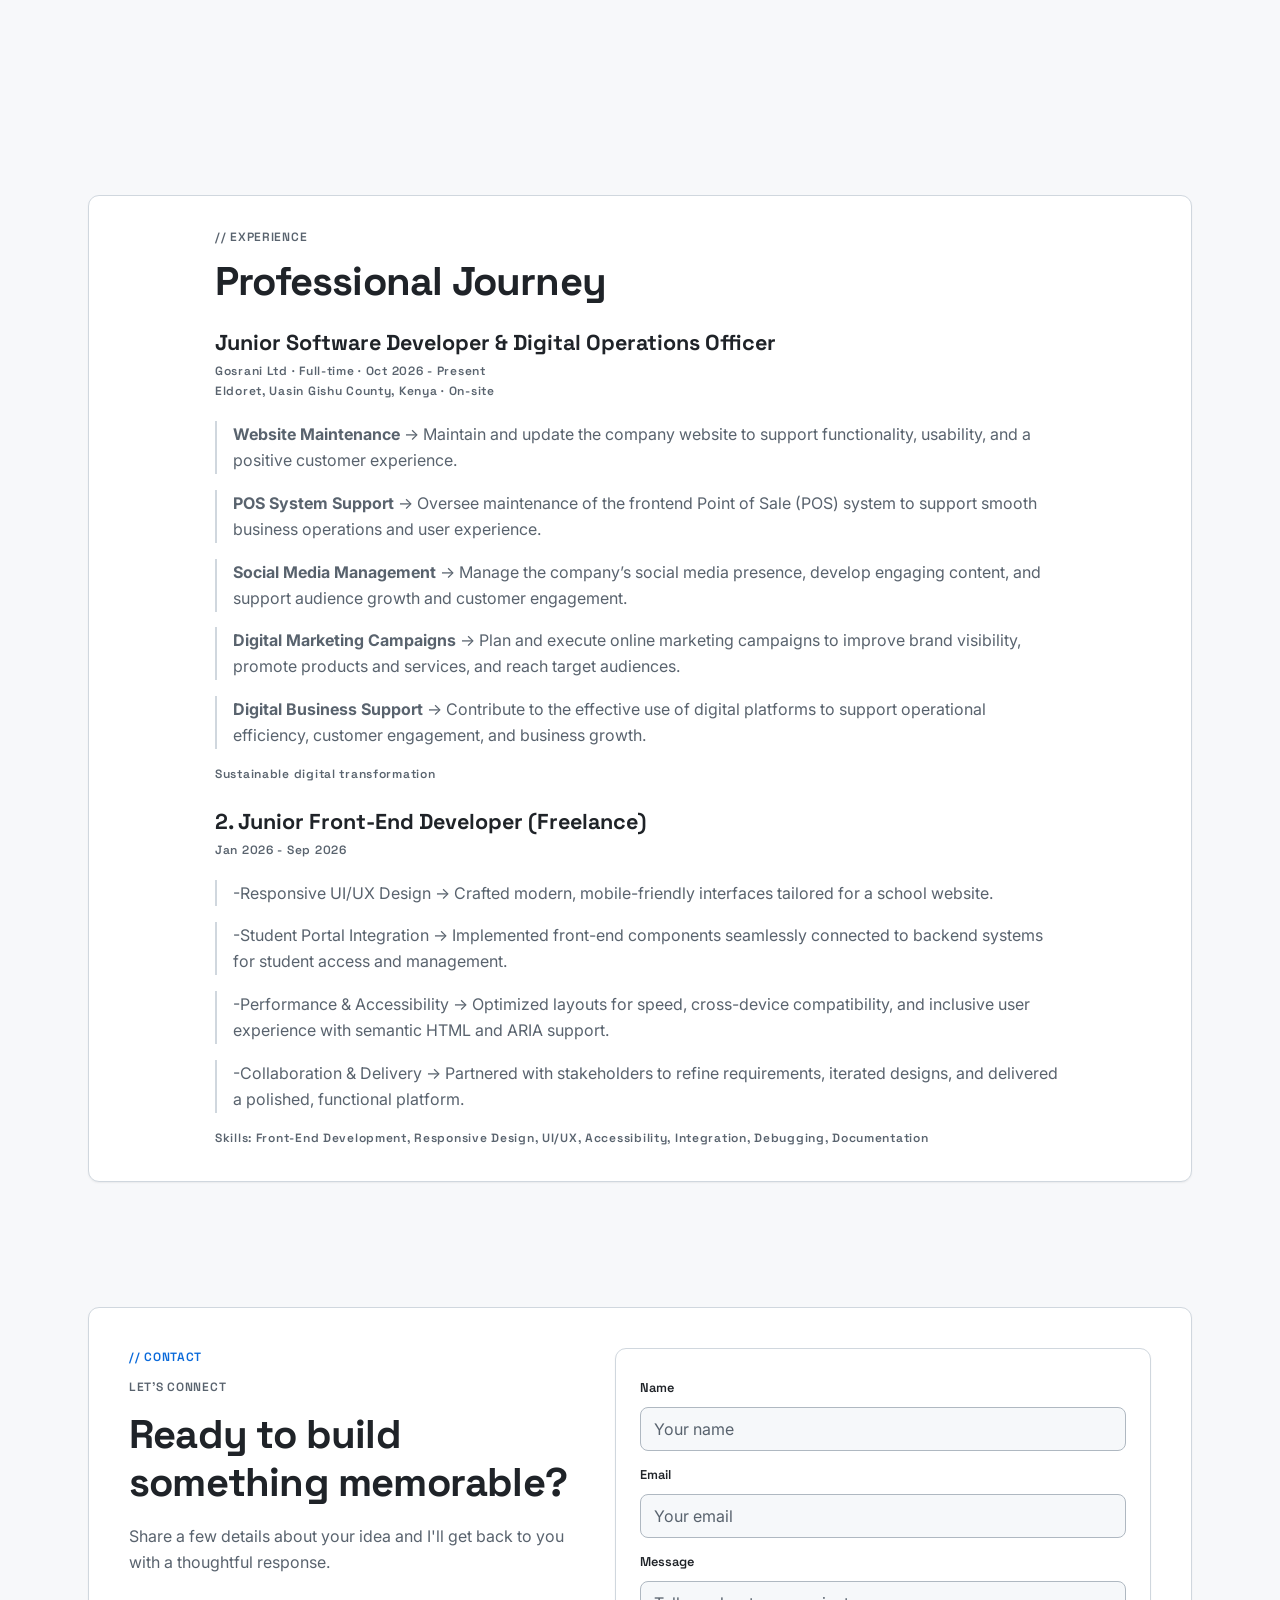
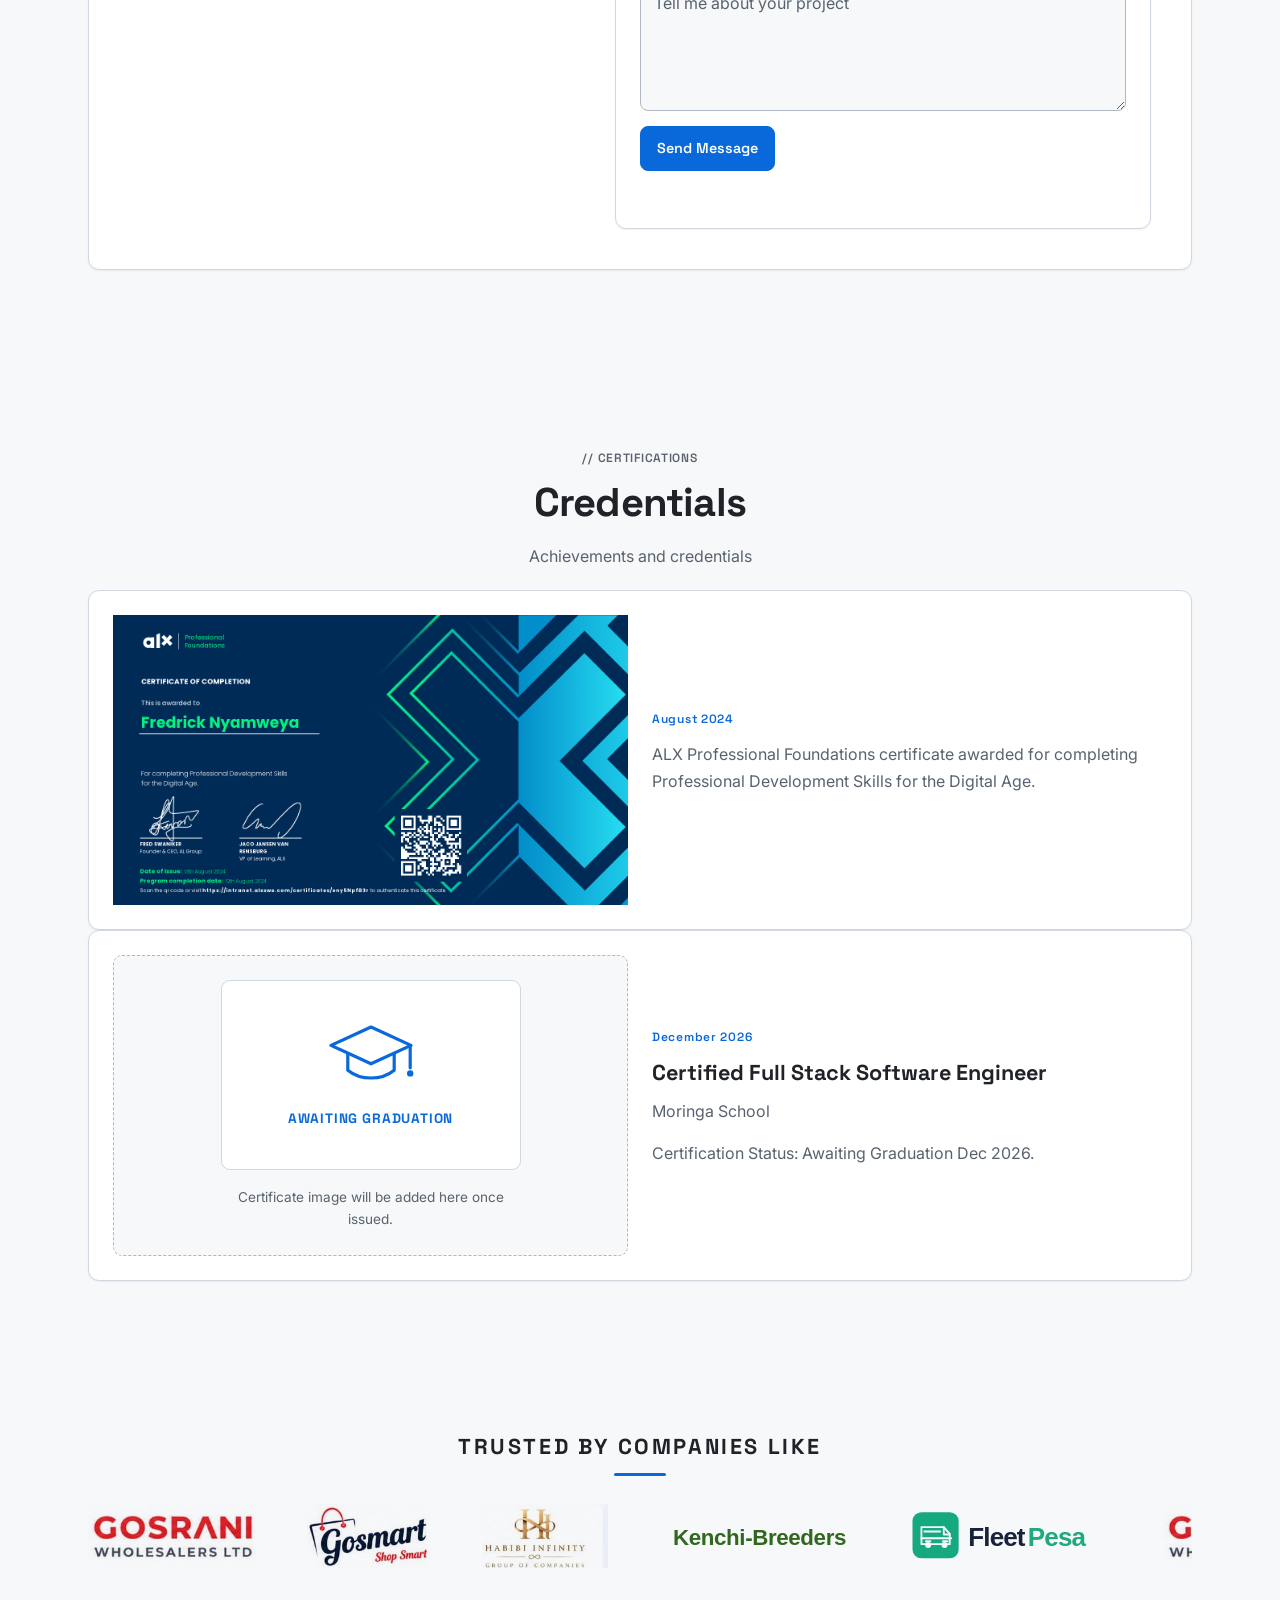
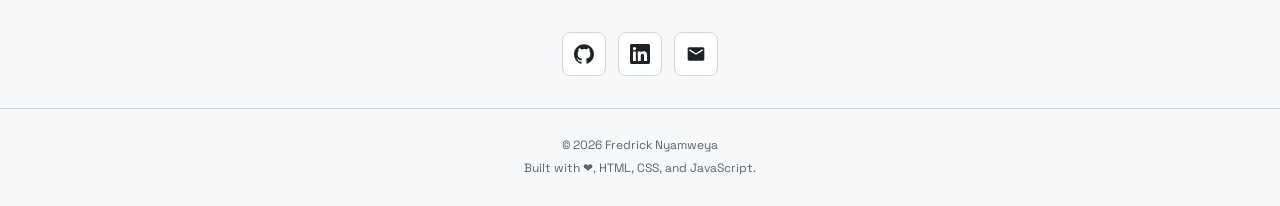
==== commit 2ca33872: "Portfolio URL updates" ====
--- a/index.html
+++ b/index.html
@@ -231,9 +231,19 @@
         <p class="project-status">Client project</p>
         <p>4. <strong>Kenchi-Breeders website</strong><br>Catalogue site for a kienyeji chicken business in Kitale, with two catalogues, egg trays, pickup locations, and a WhatsApp chat button. Built from a Figma design.</p>
         <div class="project-tags" aria-label="Technologies used">
-          <span>Next.js (JavaScript)</span>
+          <span>React (JavaScript)</span>
+          <span>Vite</span>
+          <span>HTML &amp; CSS</span>
+          <span>React Router</span>
+          <span>Lucide icons</span>
           <span>Flask</span>
           <span>SQLAlchemy</span>
+          <span>Flask-Migrate</span>
+          <span>Flask-JWT-Extended</span>
+          <span>Flask-CORS</span>
+          <span>SQLite (development)</span>
+          <span>PostgreSQL (production)</span>
+          <span>pytest</span>
         </div>
         <a class="project-link" href="https://kenchi-breeders.onrender.com/" target="_blank" rel="noopener noreferrer" aria-label="Visit Kenchi-Breeders live site (opens in a new tab)">Visit live site</a>
         <a class="project-link project-repo-placeholder" href="https://github.com/fredricknyamweya-del/kenchi-breeders" target="_blank" rel="noopener noreferrer" aria-label="View Kenchi-Breeders on GitHub (opens in a new tab)">View project on GitHub ↗</a>
@@ -241,12 +251,12 @@
       <div class="section-header project-card reveal reveal--scale">
         <p class="project-status">Command-line project</p>
         <p>5. <strong>TaskMate CLI – Project Management Tool</strong><br>Built a Python-based command-line project management app that helps users manage projects, tasks, and assignments with JSON persistence and clear object-oriented structure.</p>
-        <a class="project-link project-repo-placeholder" href="REPLACE_WITH_GITHUB_REPOSITORY_URL" aria-label="Replace with the TaskMate CLI GitHub repository URL">View project on GitHub ↗</a>
+        <a class="project-link project-repo-placeholder" href="https://github.com/fredricknyamweya-del/phase-4-python-summative-lab2" target="_blank" rel="noopener noreferrer" aria-label="View TaskMate CLI on GitHub (opens in a new tab)">View project on GitHub ↗</a>
       </div>
       <div class="section-header project-card reveal reveal--scale">
         <p class="project-status">API project</p>
         <p>6. <strong>Inventory Management API with SQLite Integration</strong><br>Developed a Flask-based REST API for inventory management with CRUD endpoints, external barcode lookup via OpenFoodFacts, and persistent SQLite storage for reliable data handling.</p>
-        <a class="project-link project-repo-placeholder" href="REPLACE_WITH_GITHUB_REPOSITORY_URL" aria-label="Replace with the Inventory Management API GitHub repository URL">View project on GitHub ↗</a>
+        <a class="project-link project-repo-placeholder" href="https://github.com/fredricknyamweya-del/phase-5-flask-summative-assessment1" target="_blank" rel="noopener noreferrer" aria-label="View Inventory Management API on GitHub (opens in a new tab)">View project on GitHub ↗</a>
       </div>
       <div class="section-header project-card reveal reveal--scale">
         <p class="project-status">Summative lab</p>
@@ -258,7 +268,7 @@
           <span>Bcrypt</span>
           <span>SQLite</span>
         </div>
-        <a class="project-link project-repo-placeholder" href="REPLACE_WITH_GITHUB_REPOSITORY_URL" aria-label="Replace with the Expense Tracker API GitHub repository URL">View project on GitHub ↗</a>
+        <a class="project-link project-repo-placeholder" href="https://github.com/fredricknyamweya-del/flask-c10-summative-lab-sessions-and-jwt-clients" target="_blank" rel="noopener noreferrer" aria-label="View Expense Tracker API on GitHub (opens in a new tab)">View project on GitHub ↗</a>
       </div>
       <div class="section-header project-card reveal reveal--scale">
         <p class="project-status">Summative lab</p>
@@ -268,7 +278,7 @@
           <span>SQLAlchemy</span>
           <span>Marshmallow</span>
         </div>
-        <a class="project-link project-repo-placeholder" href="REPLACE_WITH_GITHUB_REPOSITORY_URL" aria-label="Replace with the Workout Tracker API GitHub repository URL">View project on GitHub ↗</a>
+        <a class="project-link project-repo-placeholder" href="https://github.com/fredricknyamweya-del/workout-tracker-api" target="_blank" rel="noopener noreferrer" aria-label="View Workout Tracker API on GitHub (opens in a new tab)">View project on GitHub ↗</a>
       </div>
       <div class="section-header project-card reveal reveal--scale">
         <p class="project-status">Group project</p>
@@ -279,7 +289,7 @@
           <span>SQL</span>
           <span>Git &amp; GitHub</span>
         </div>
-        <a class="project-link project-repo-placeholder" href="REPLACE_WITH_GITHUB_REPOSITORY_URL" aria-label="Replace with the Logistics Shipment Tracking Schema GitHub repository URL">View project on GitHub ↗</a>
+        <a class="project-link project-repo-placeholder" href="https://github.com/fredricknyamweya-del/Tomashi-Logistics-/tree/main" target="_blank" rel="noopener noreferrer" aria-label="View Logistics Shipment Tracking Schema on GitHub (opens in a new tab)">View project on GitHub ↗</a>
       </div>
       <div class="section-header project-card reveal reveal--scale">
         <p class="project-status">Backend summative lab</p>
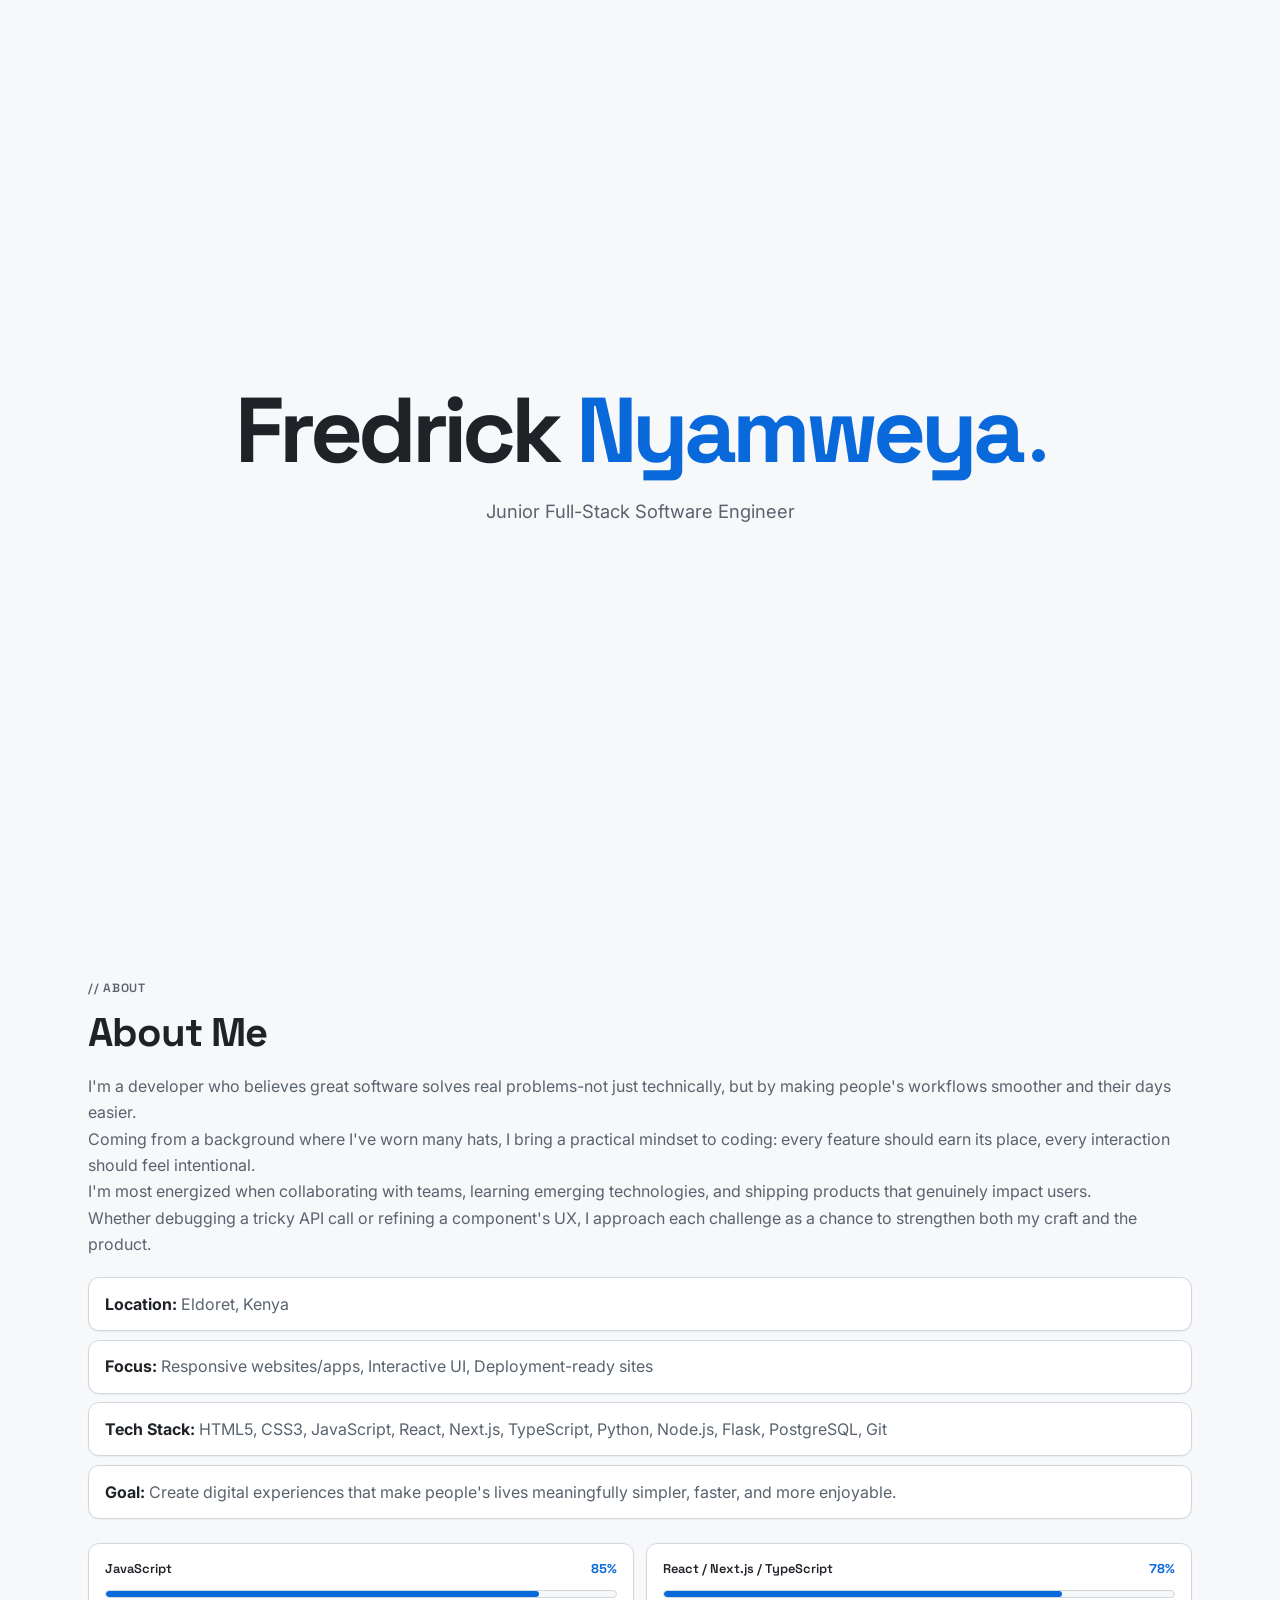
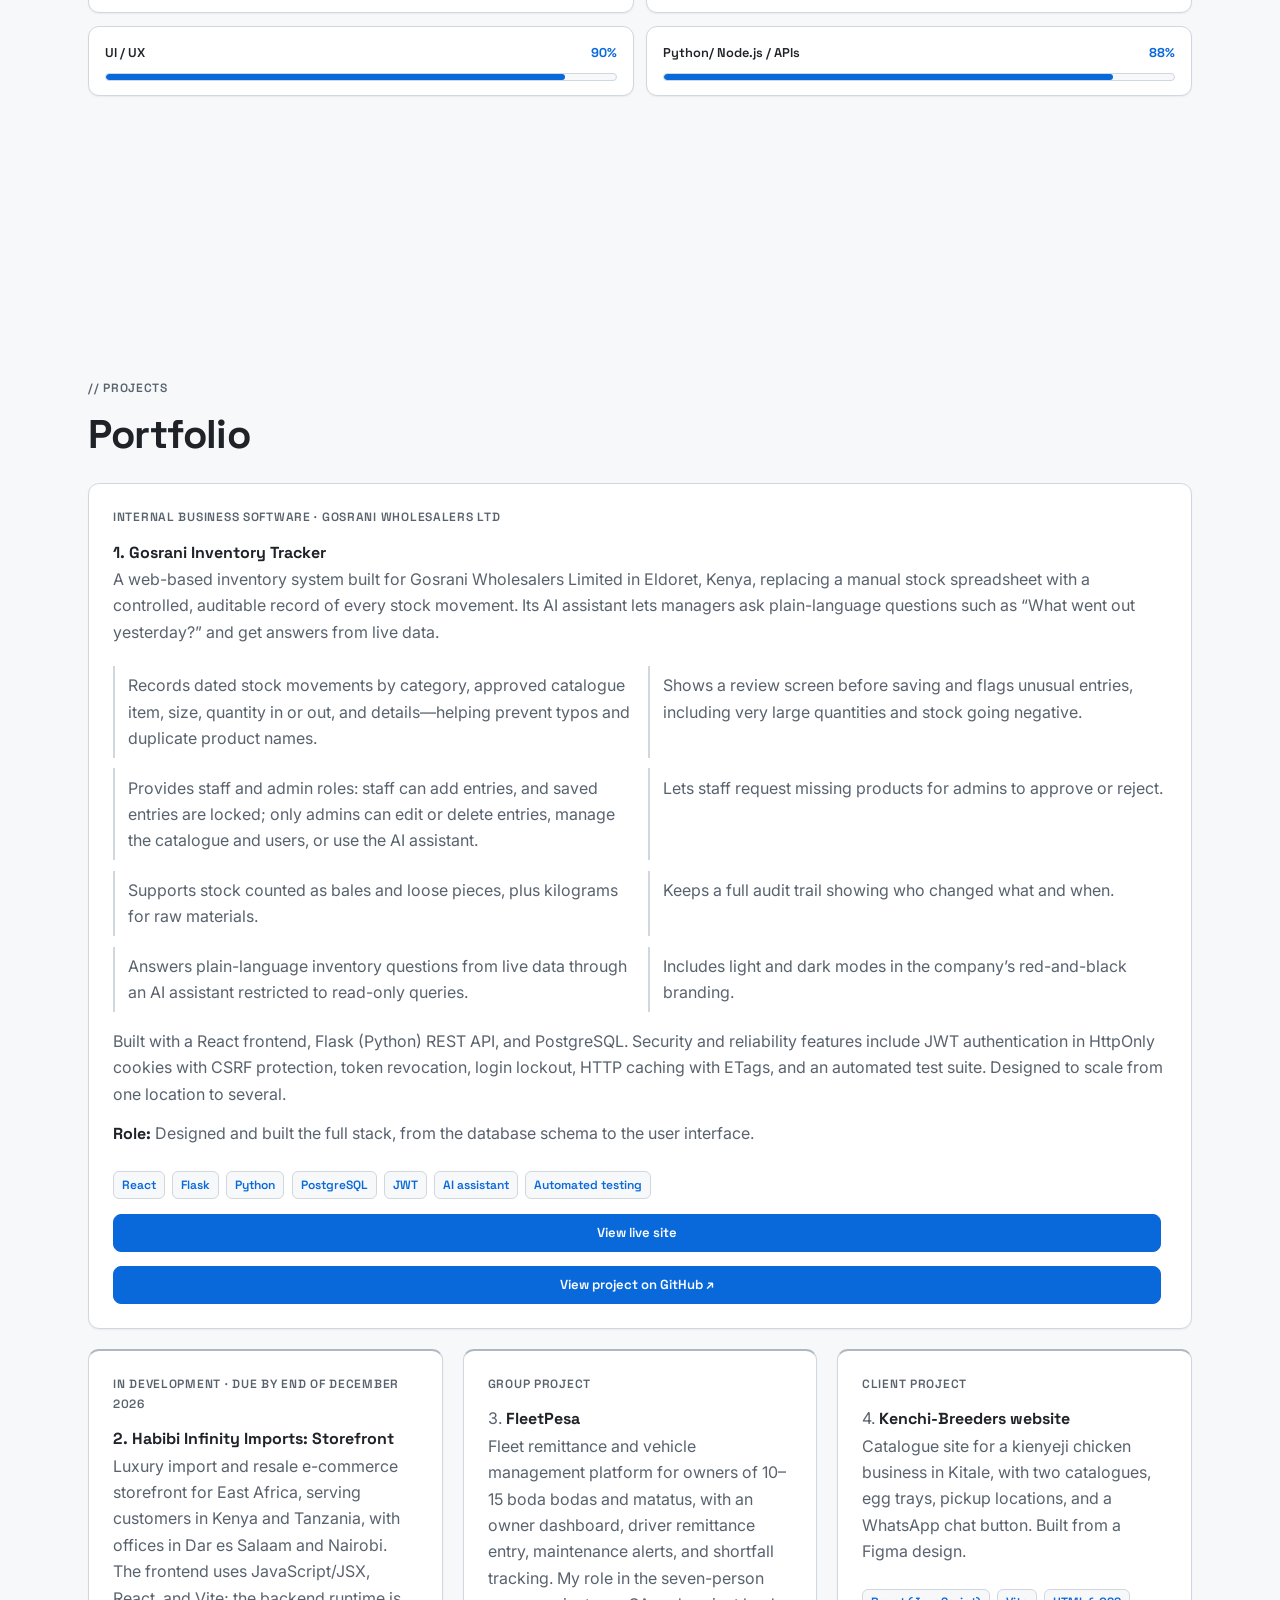
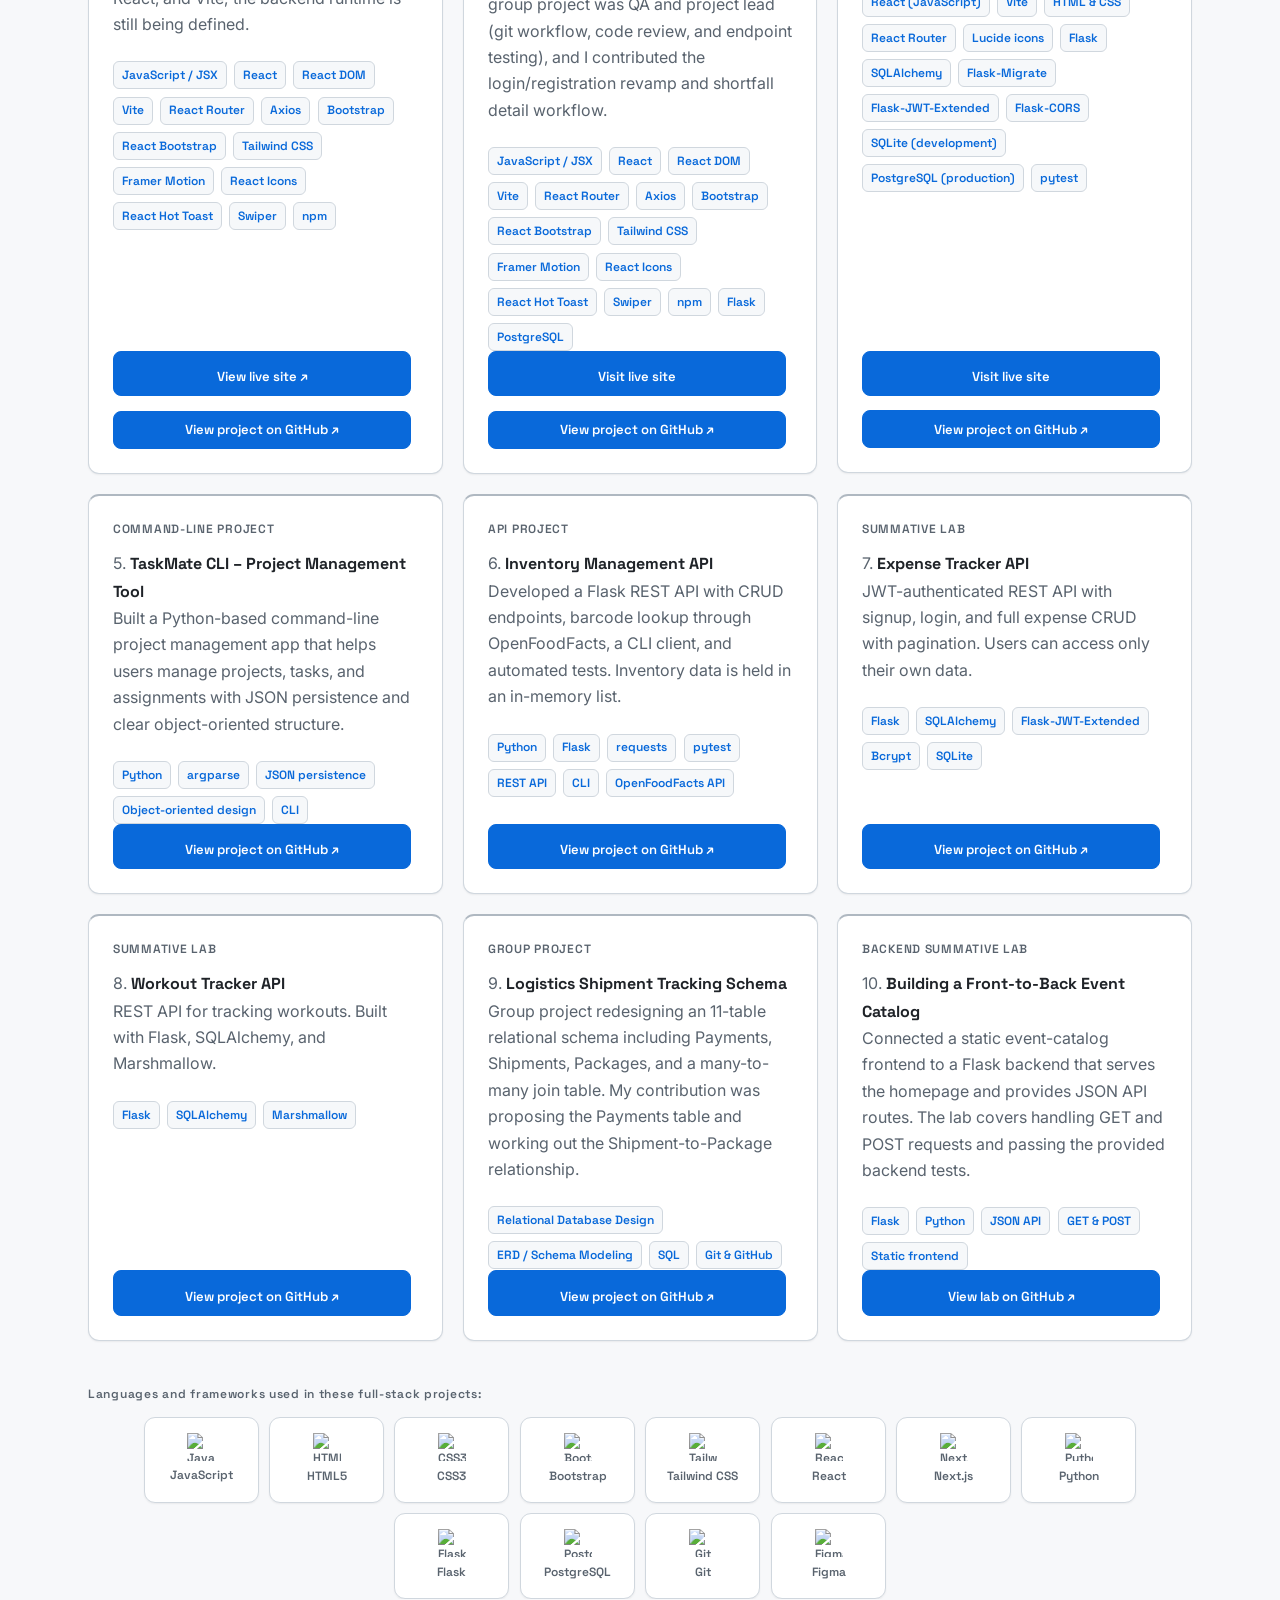
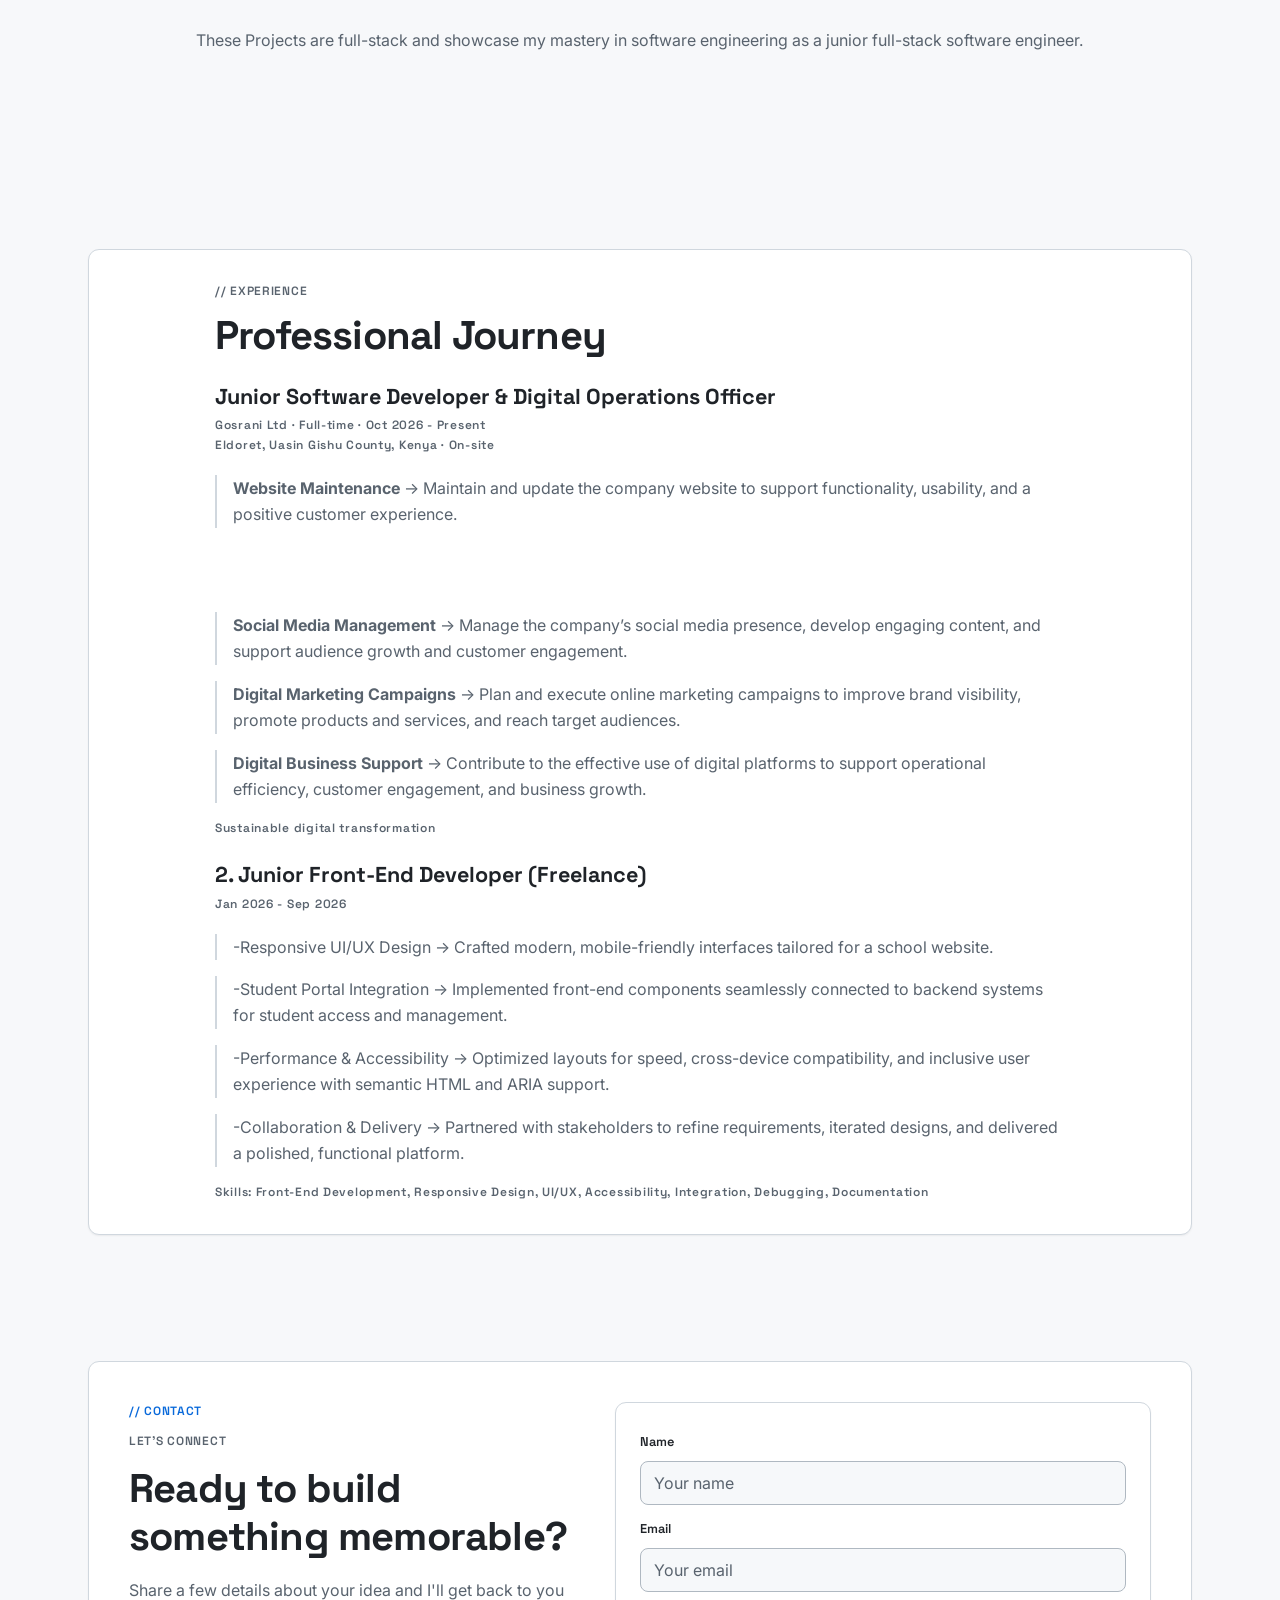
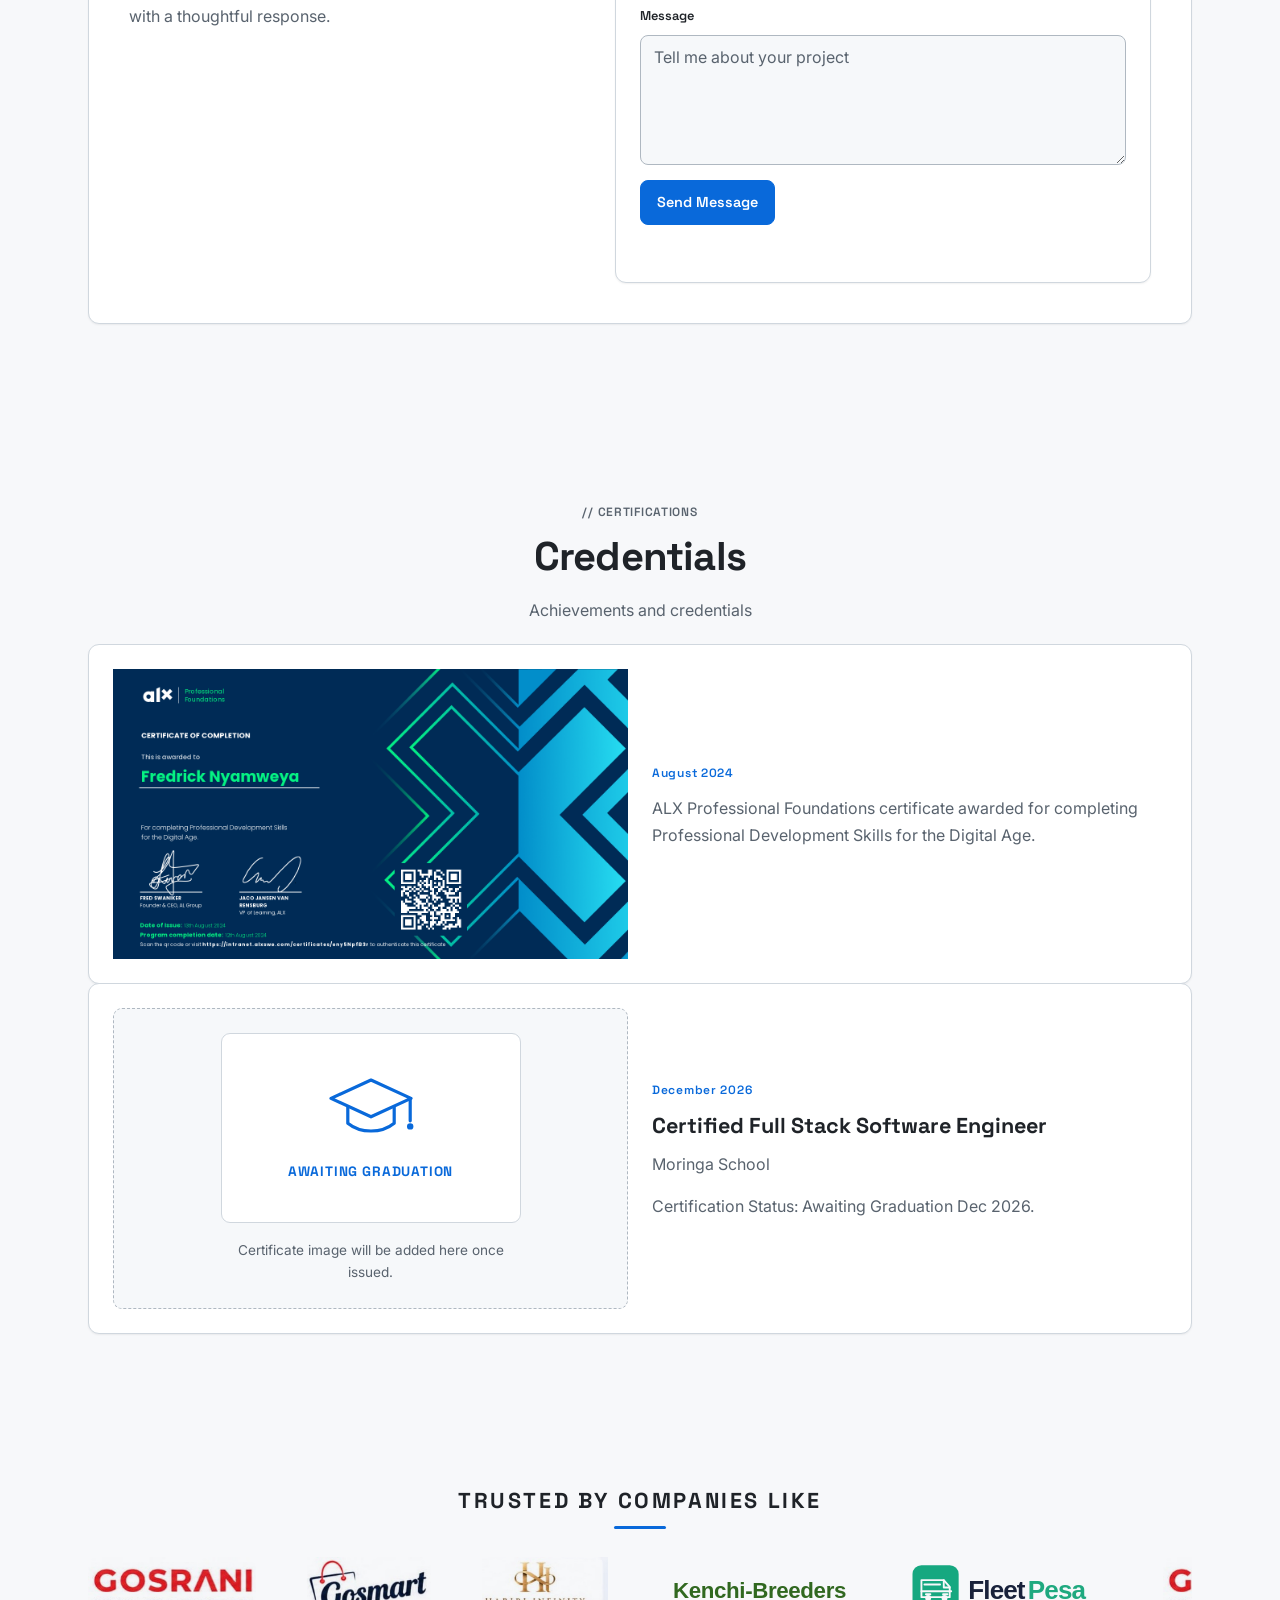
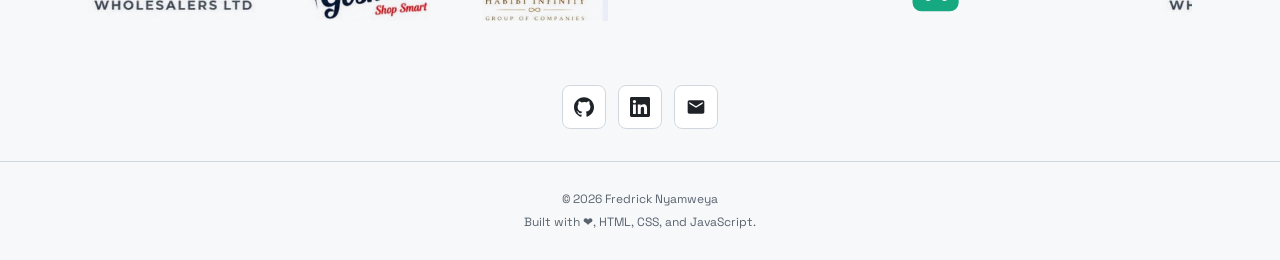
==== commit 98df33ea: "Portfolio Tech Stack Update" ====
--- a/index.html
+++ b/index.html
@@ -251,11 +251,27 @@
       <div class="section-header project-card reveal reveal--scale">
         <p class="project-status">Command-line project</p>
         <p>5. <strong>TaskMate CLI – Project Management Tool</strong><br>Built a Python-based command-line project management app that helps users manage projects, tasks, and assignments with JSON persistence and clear object-oriented structure.</p>
+        <div class="project-tags" aria-label="Technologies used">
+          <span>Python</span>
+          <span>argparse</span>
+          <span>JSON persistence</span>
+          <span>Object-oriented design</span>
+          <span>CLI</span>
+        </div>
         <a class="project-link project-repo-placeholder" href="https://github.com/fredricknyamweya-del/phase-4-python-summative-lab2" target="_blank" rel="noopener noreferrer" aria-label="View TaskMate CLI on GitHub (opens in a new tab)">View project on GitHub ↗</a>
       </div>
       <div class="section-header project-card reveal reveal--scale">
         <p class="project-status">API project</p>
-        <p>6. <strong>Inventory Management API with SQLite Integration</strong><br>Developed a Flask-based REST API for inventory management with CRUD endpoints, external barcode lookup via OpenFoodFacts, and persistent SQLite storage for reliable data handling.</p>
+        <p>6. <strong>Inventory Management API</strong><br>Developed a Flask REST API with CRUD endpoints, barcode lookup through OpenFoodFacts, a CLI client, and automated tests. Inventory data is held in an in-memory list.</p>
+        <div class="project-tags" aria-label="Technologies used">
+          <span>Python</span>
+          <span>Flask</span>
+          <span>requests</span>
+          <span>pytest</span>
+          <span>REST API</span>
+          <span>CLI</span>
+          <span>OpenFoodFacts API</span>
+        </div>
         <a class="project-link project-repo-placeholder" href="https://github.com/fredricknyamweya-del/phase-5-flask-summative-assessment1" target="_blank" rel="noopener noreferrer" aria-label="View Inventory Management API on GitHub (opens in a new tab)">View project on GitHub ↗</a>
       </div>
       <div class="section-header project-card reveal reveal--scale">
--- a/style.css
+++ b/style.css
@@ -753,6 +753,7 @@
 .portfolio-summary {
   grid-column: 1 / -1;
   margin-top: 0.5rem;
+  text-align: center;
 }
 
 .timeline-section > .section-header {
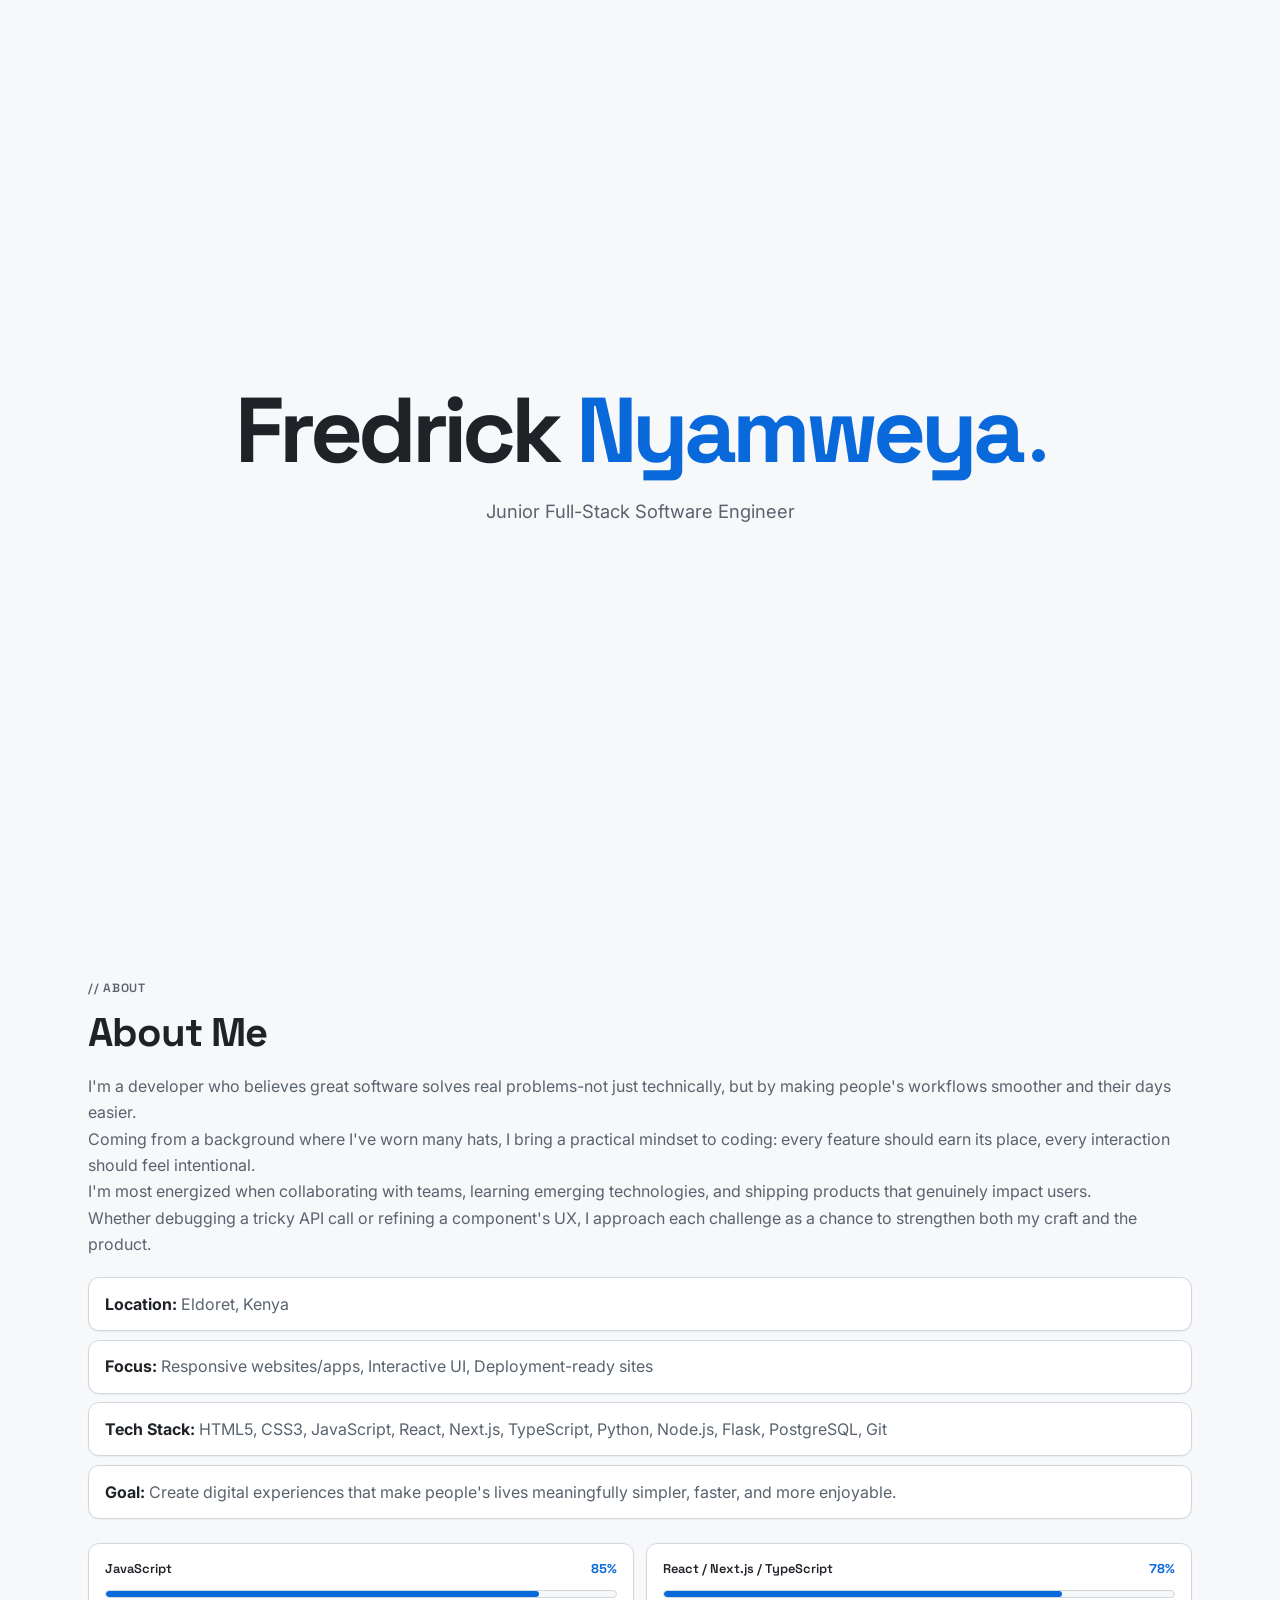
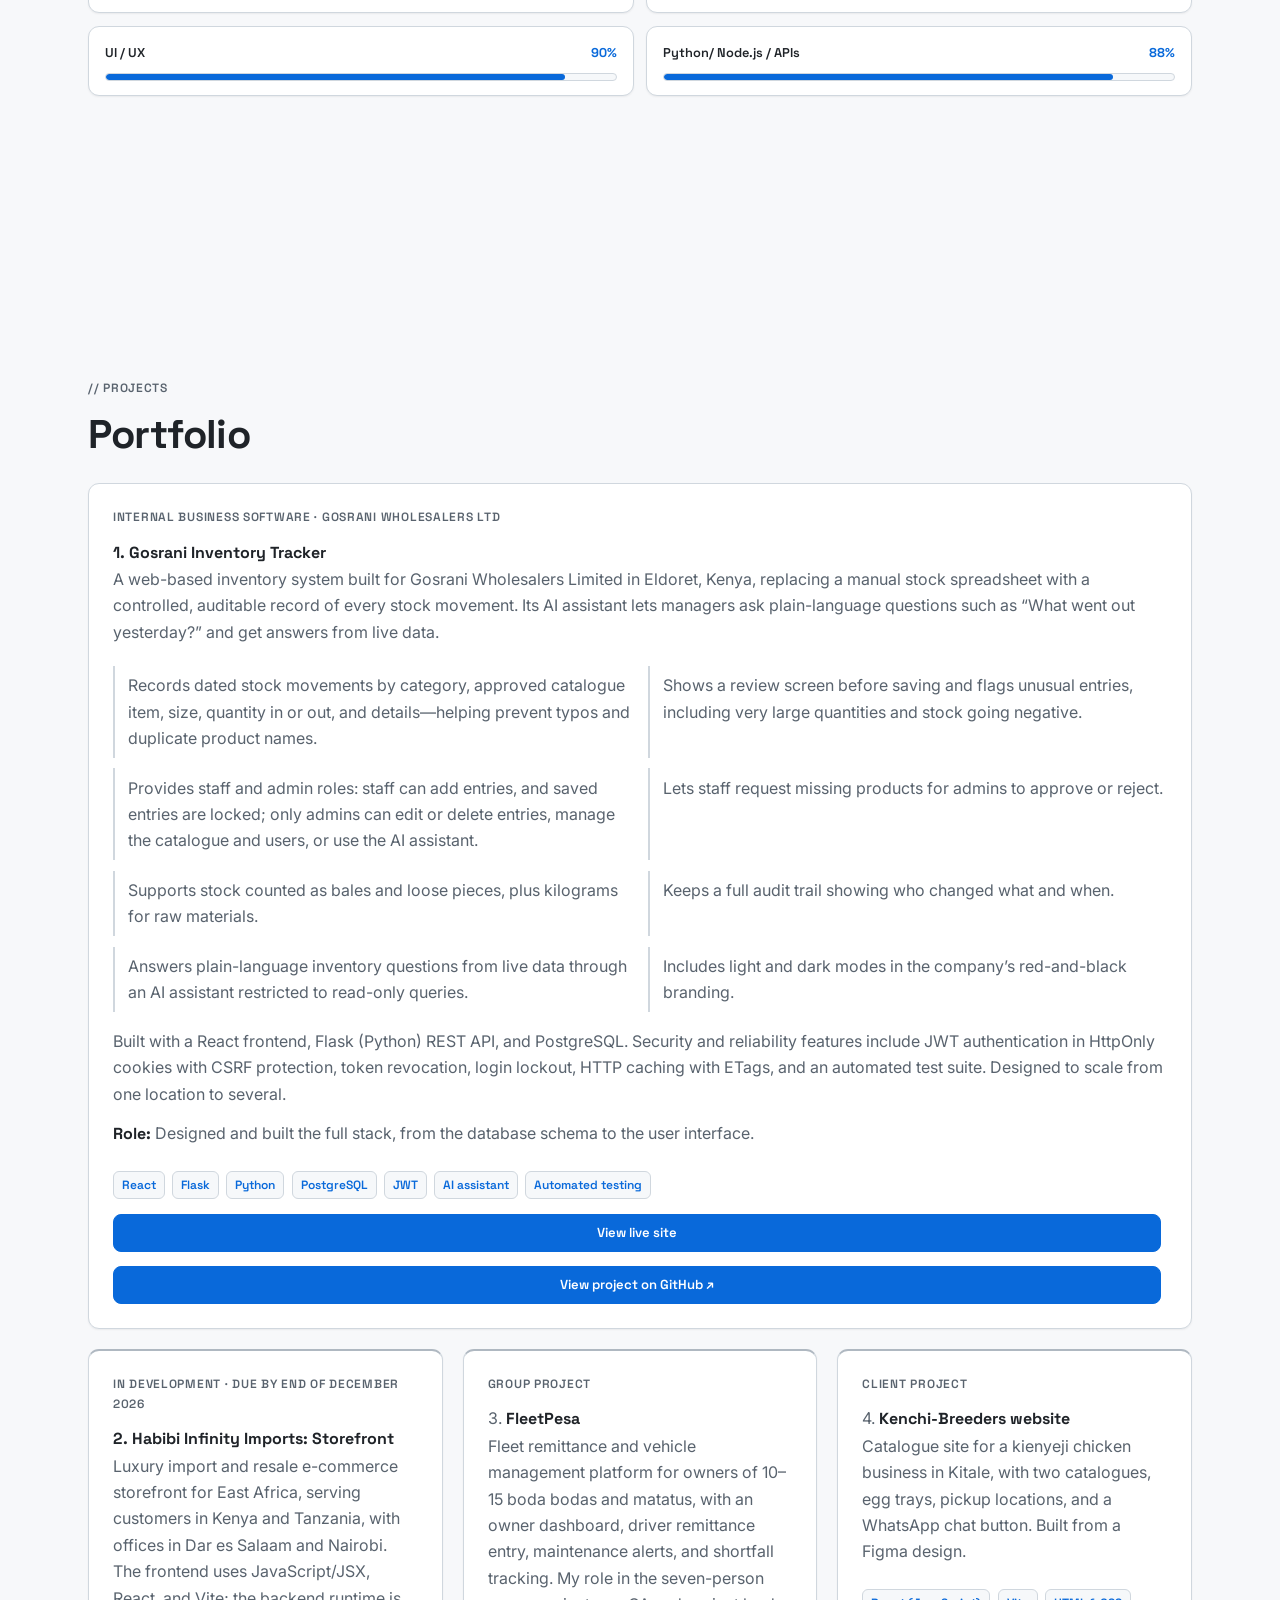
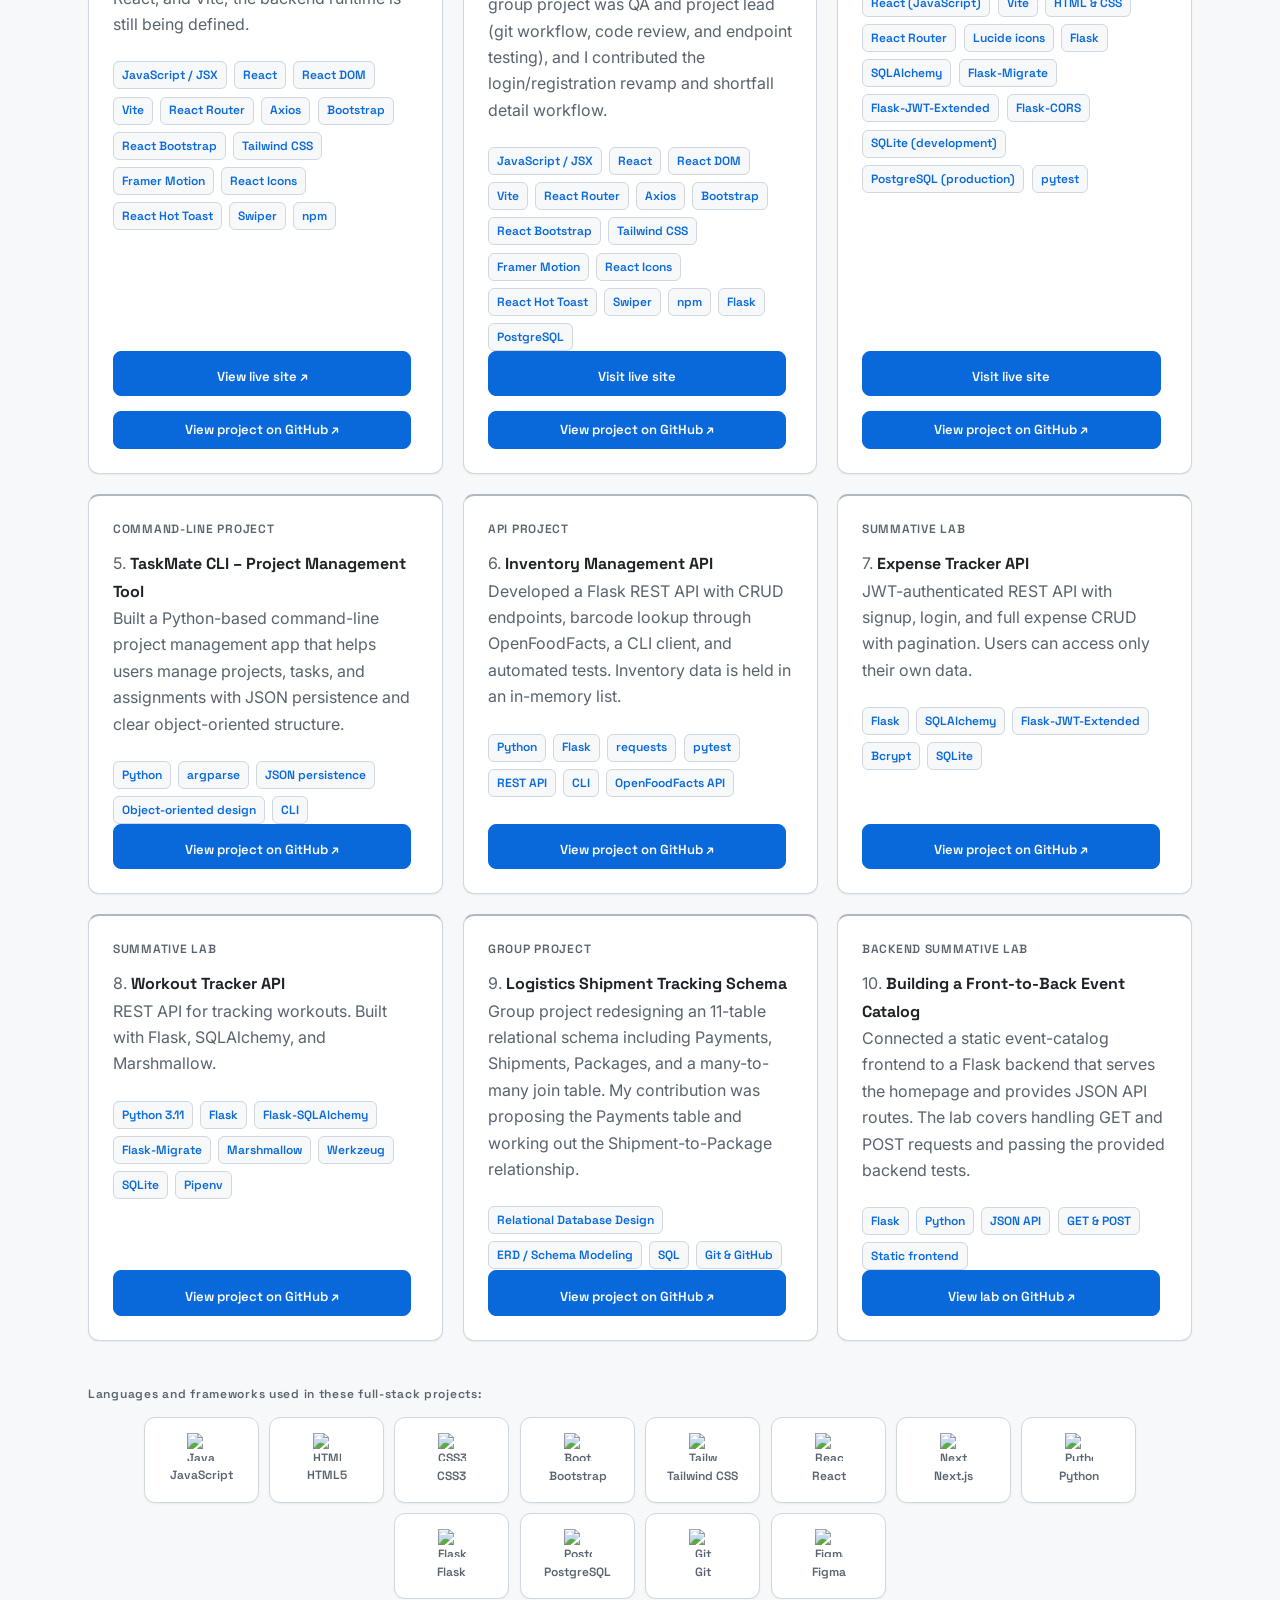
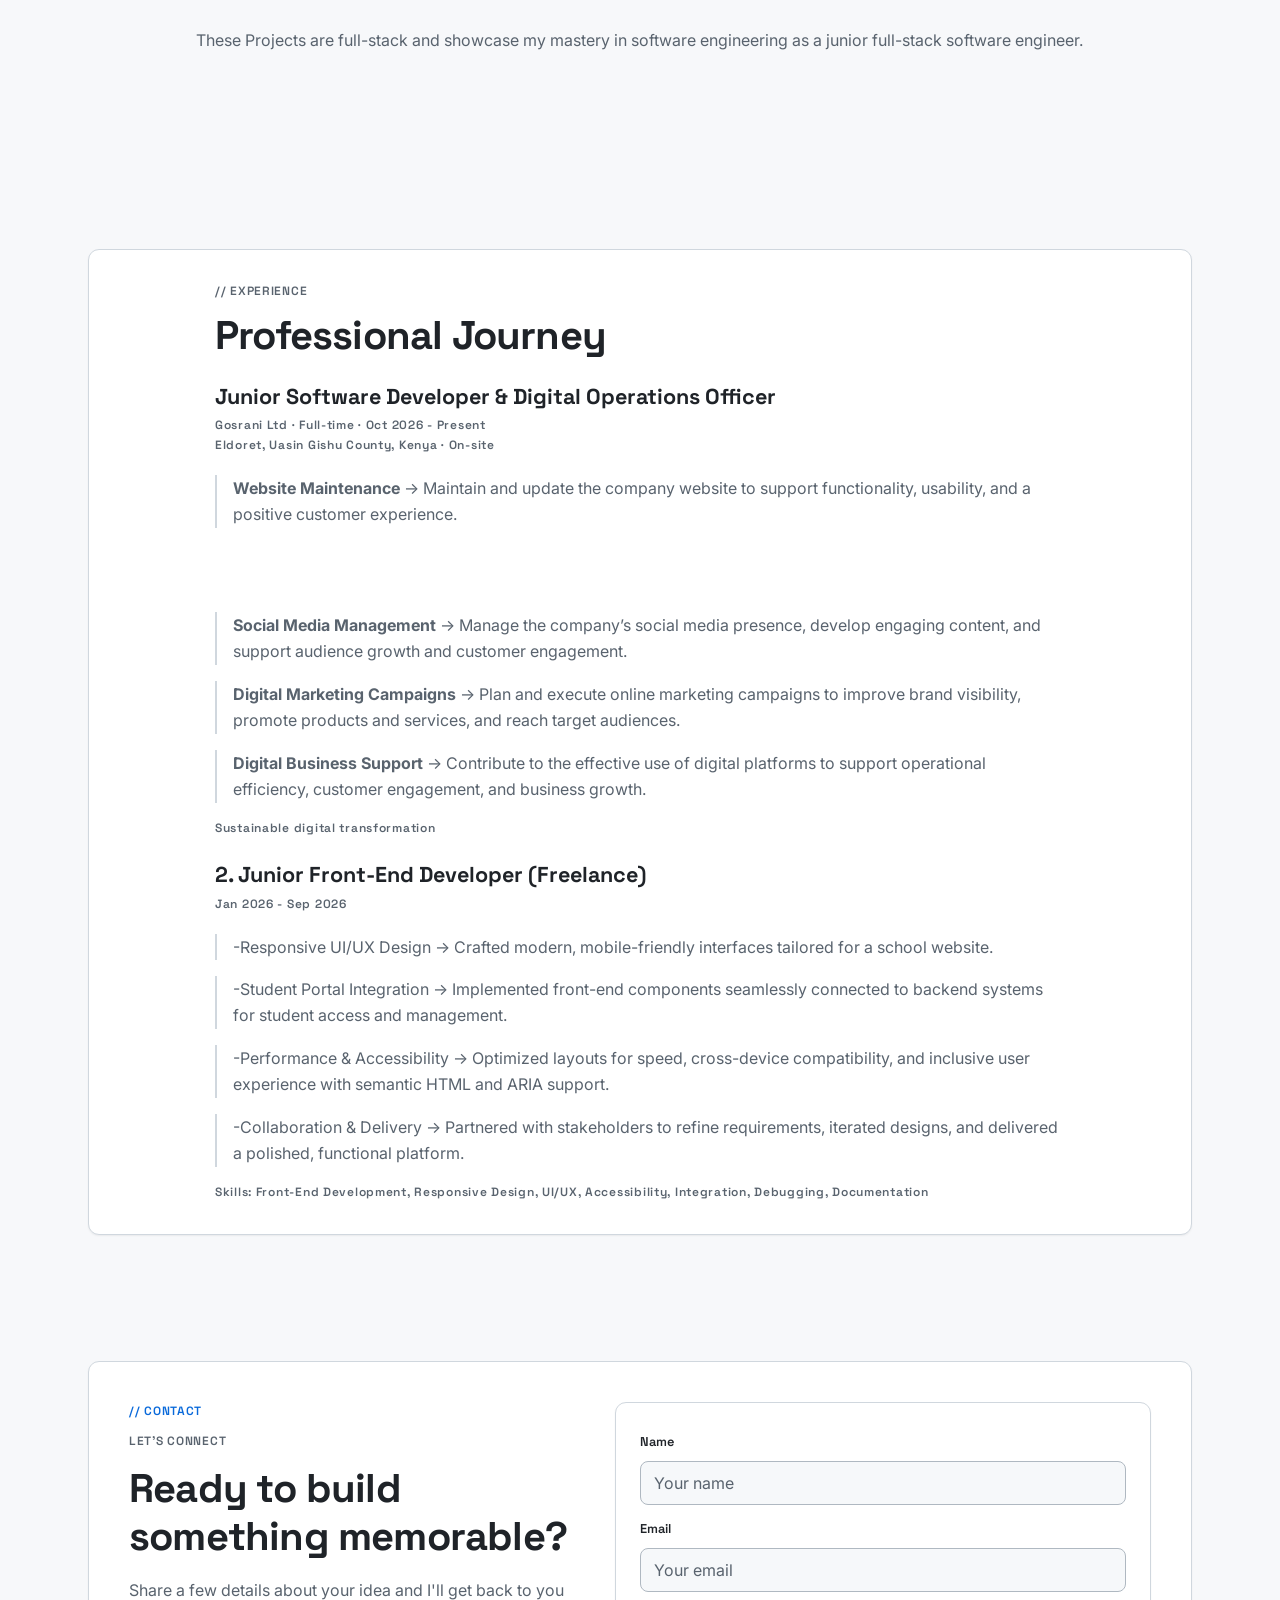
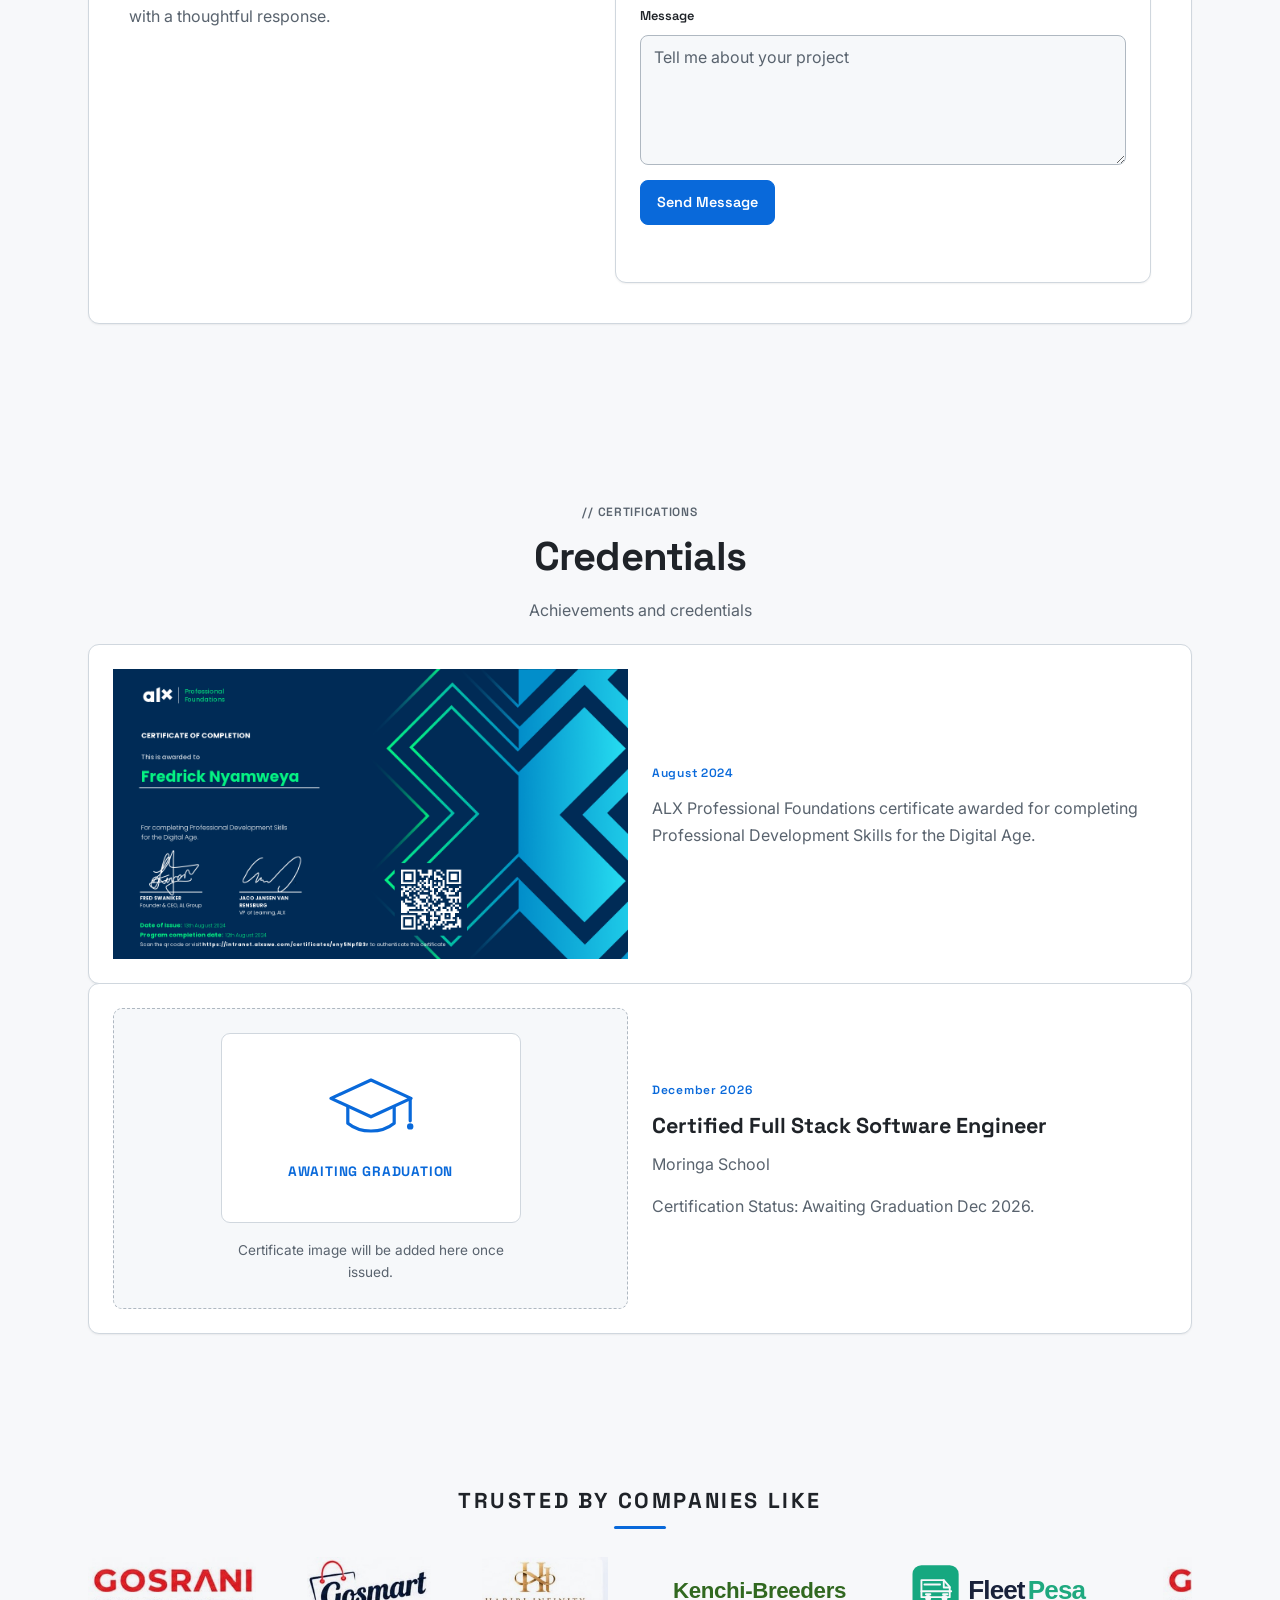
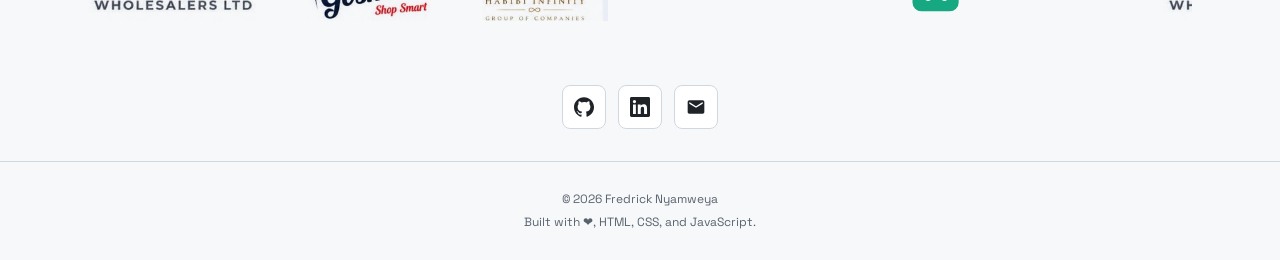
==== commit ce146036: "Teck Stack Update on protfolio" ====
--- a/index.html
+++ b/index.html
@@ -290,9 +290,14 @@
         <p class="project-status">Summative lab</p>
         <p>8. <strong>Workout Tracker API</strong><br>REST API for tracking workouts. Built with Flask, SQLAlchemy, and Marshmallow.</p>
         <div class="project-tags" aria-label="Technologies used">
-          <span>Flask</span>
-          <span>SQLAlchemy</span>
+          <span>Python 3.11</span>
+          <span>Flask</span>
+          <span>Flask-SQLAlchemy</span>
+          <span>Flask-Migrate</span>
           <span>Marshmallow</span>
+          <span>Werkzeug</span>
+          <span>SQLite</span>
+          <span>Pipenv</span>
         </div>
         <a class="project-link project-repo-placeholder" href="https://github.com/fredricknyamweya-del/workout-tracker-api" target="_blank" rel="noopener noreferrer" aria-label="View Workout Tracker API on GitHub (opens in a new tab)">View project on GitHub ↗</a>
       </div>
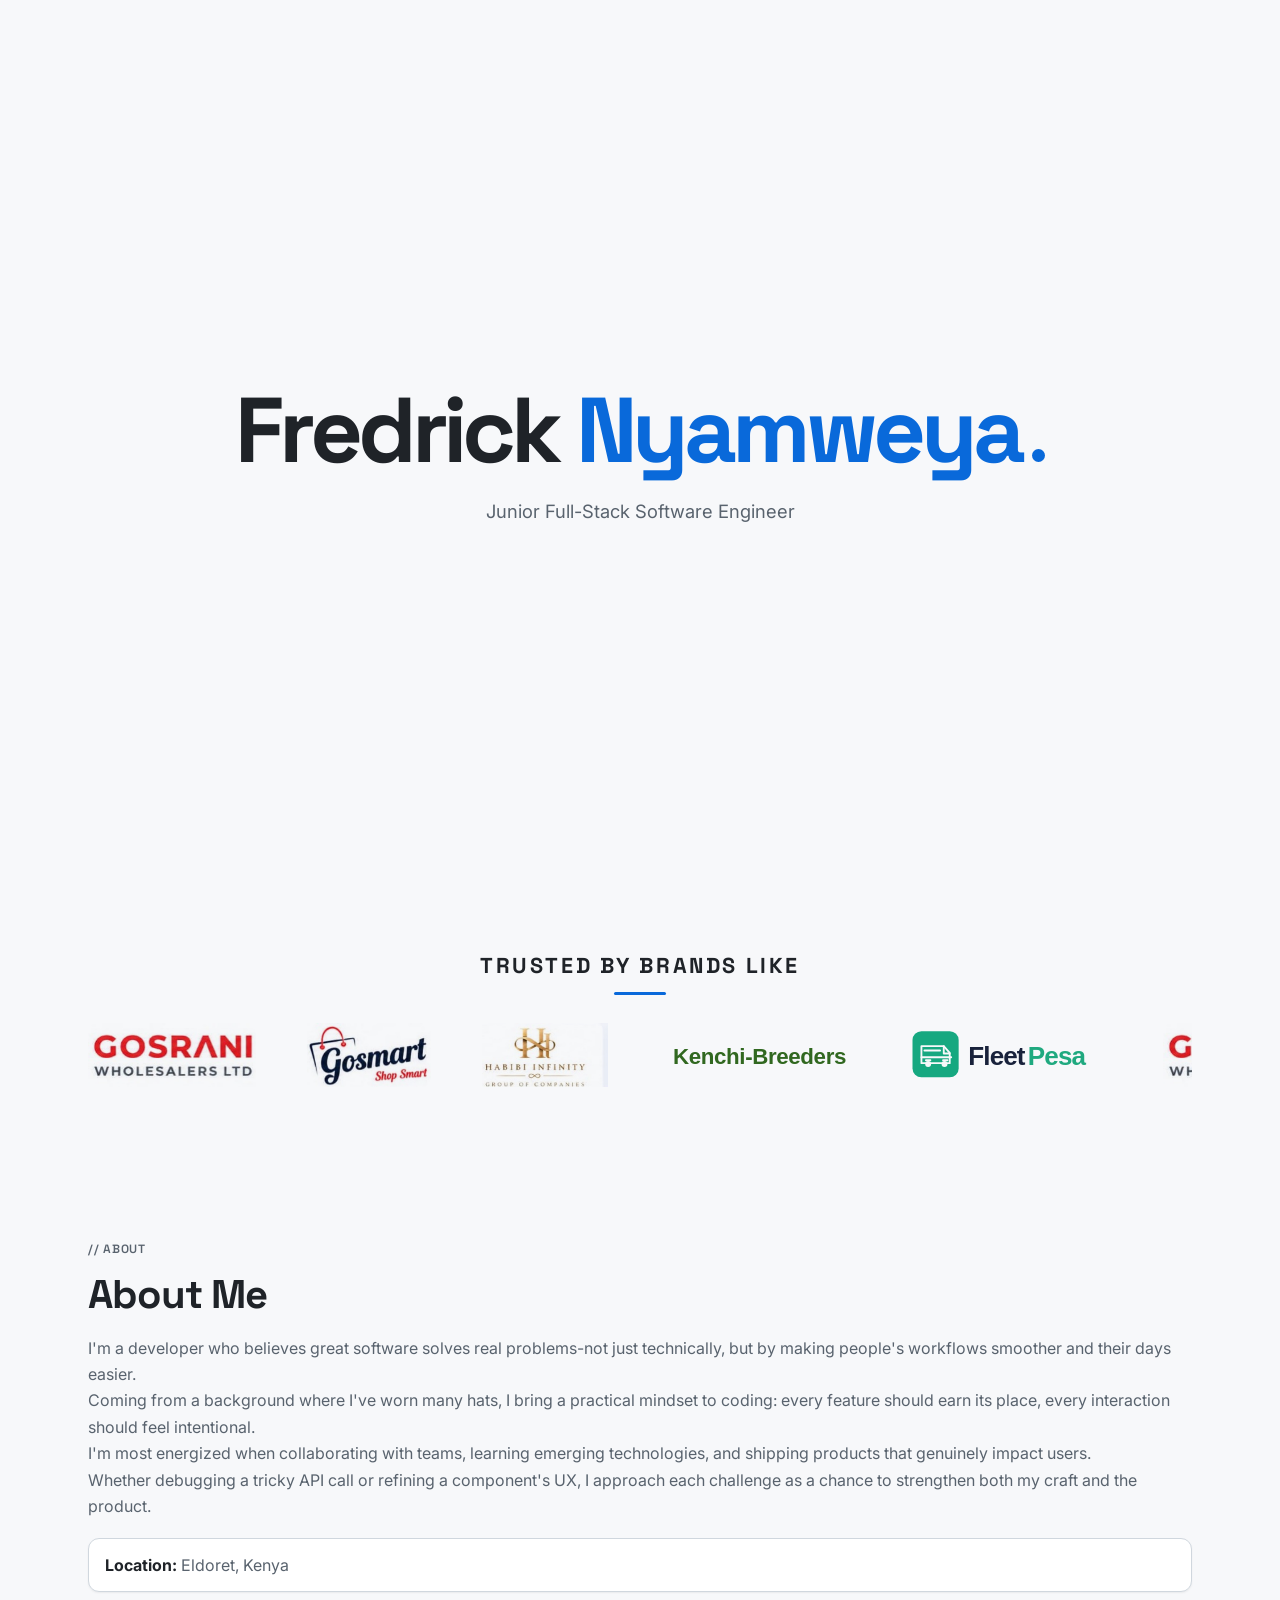
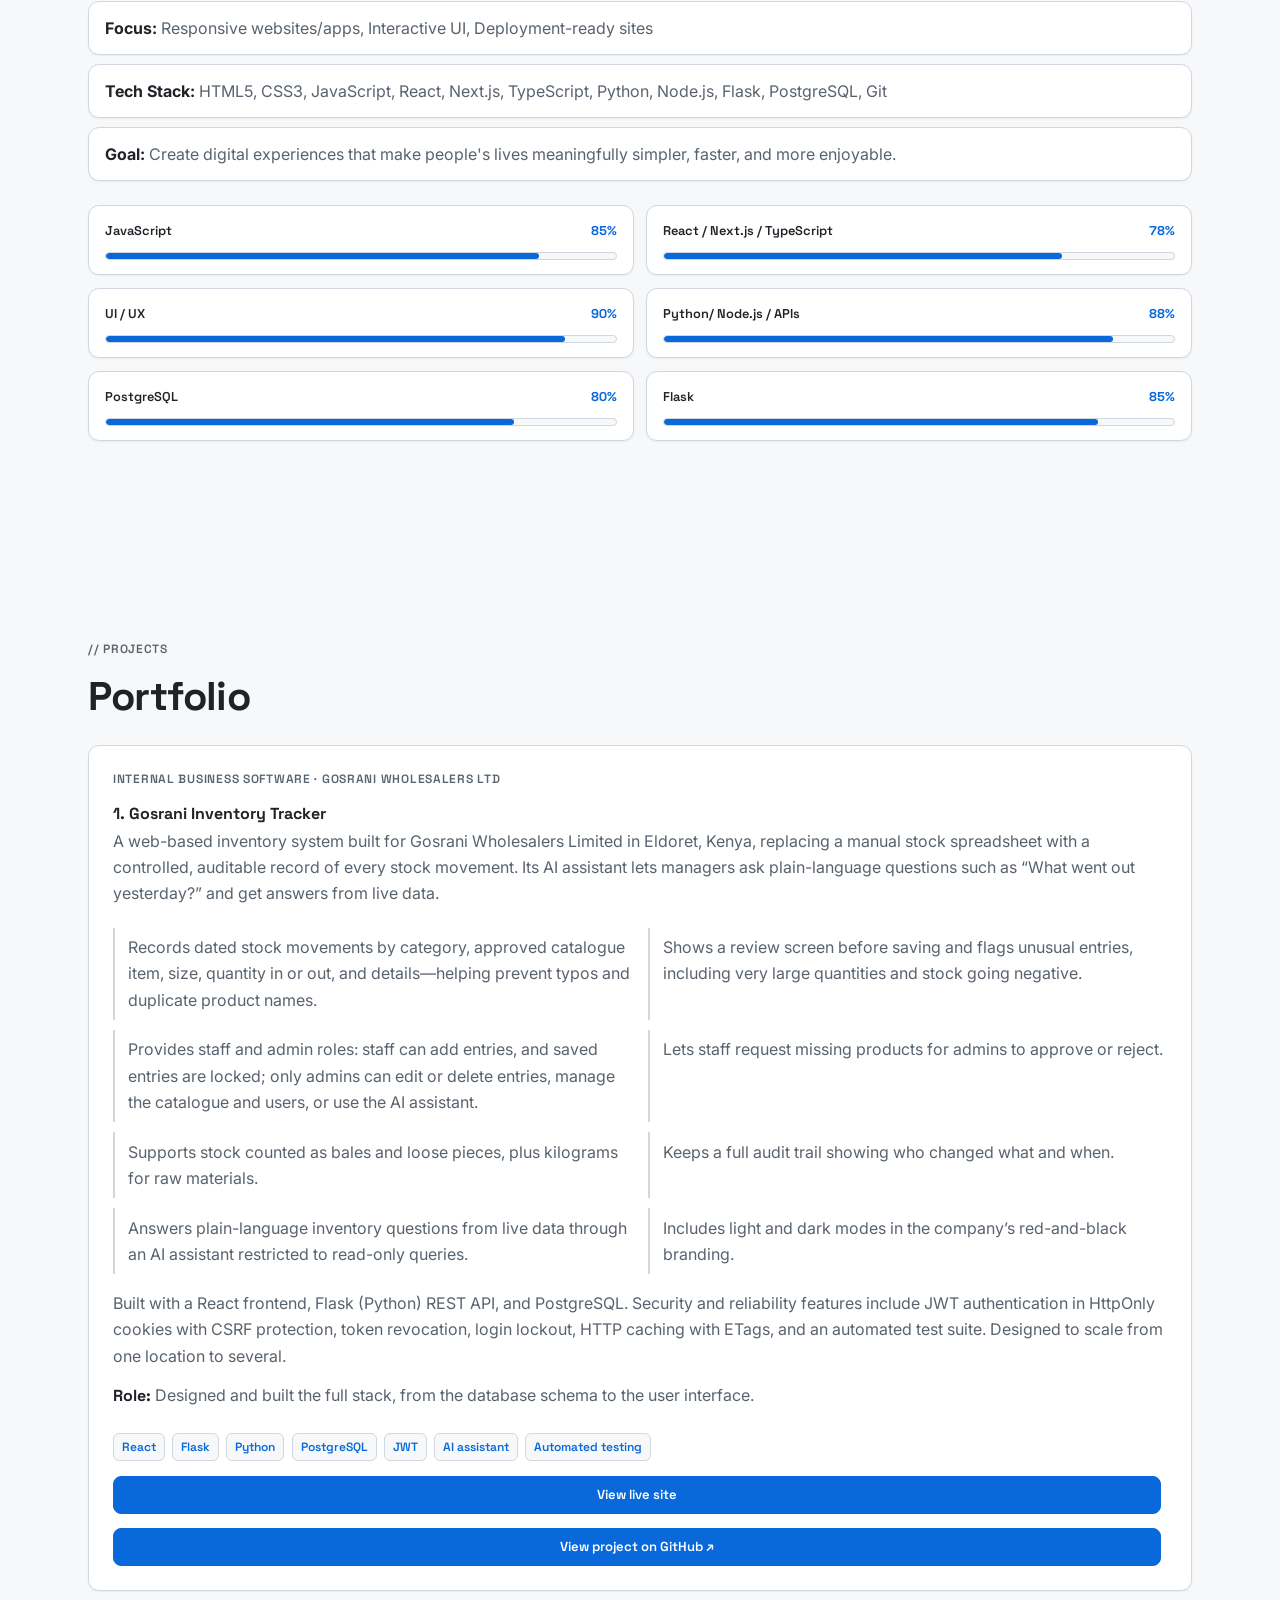
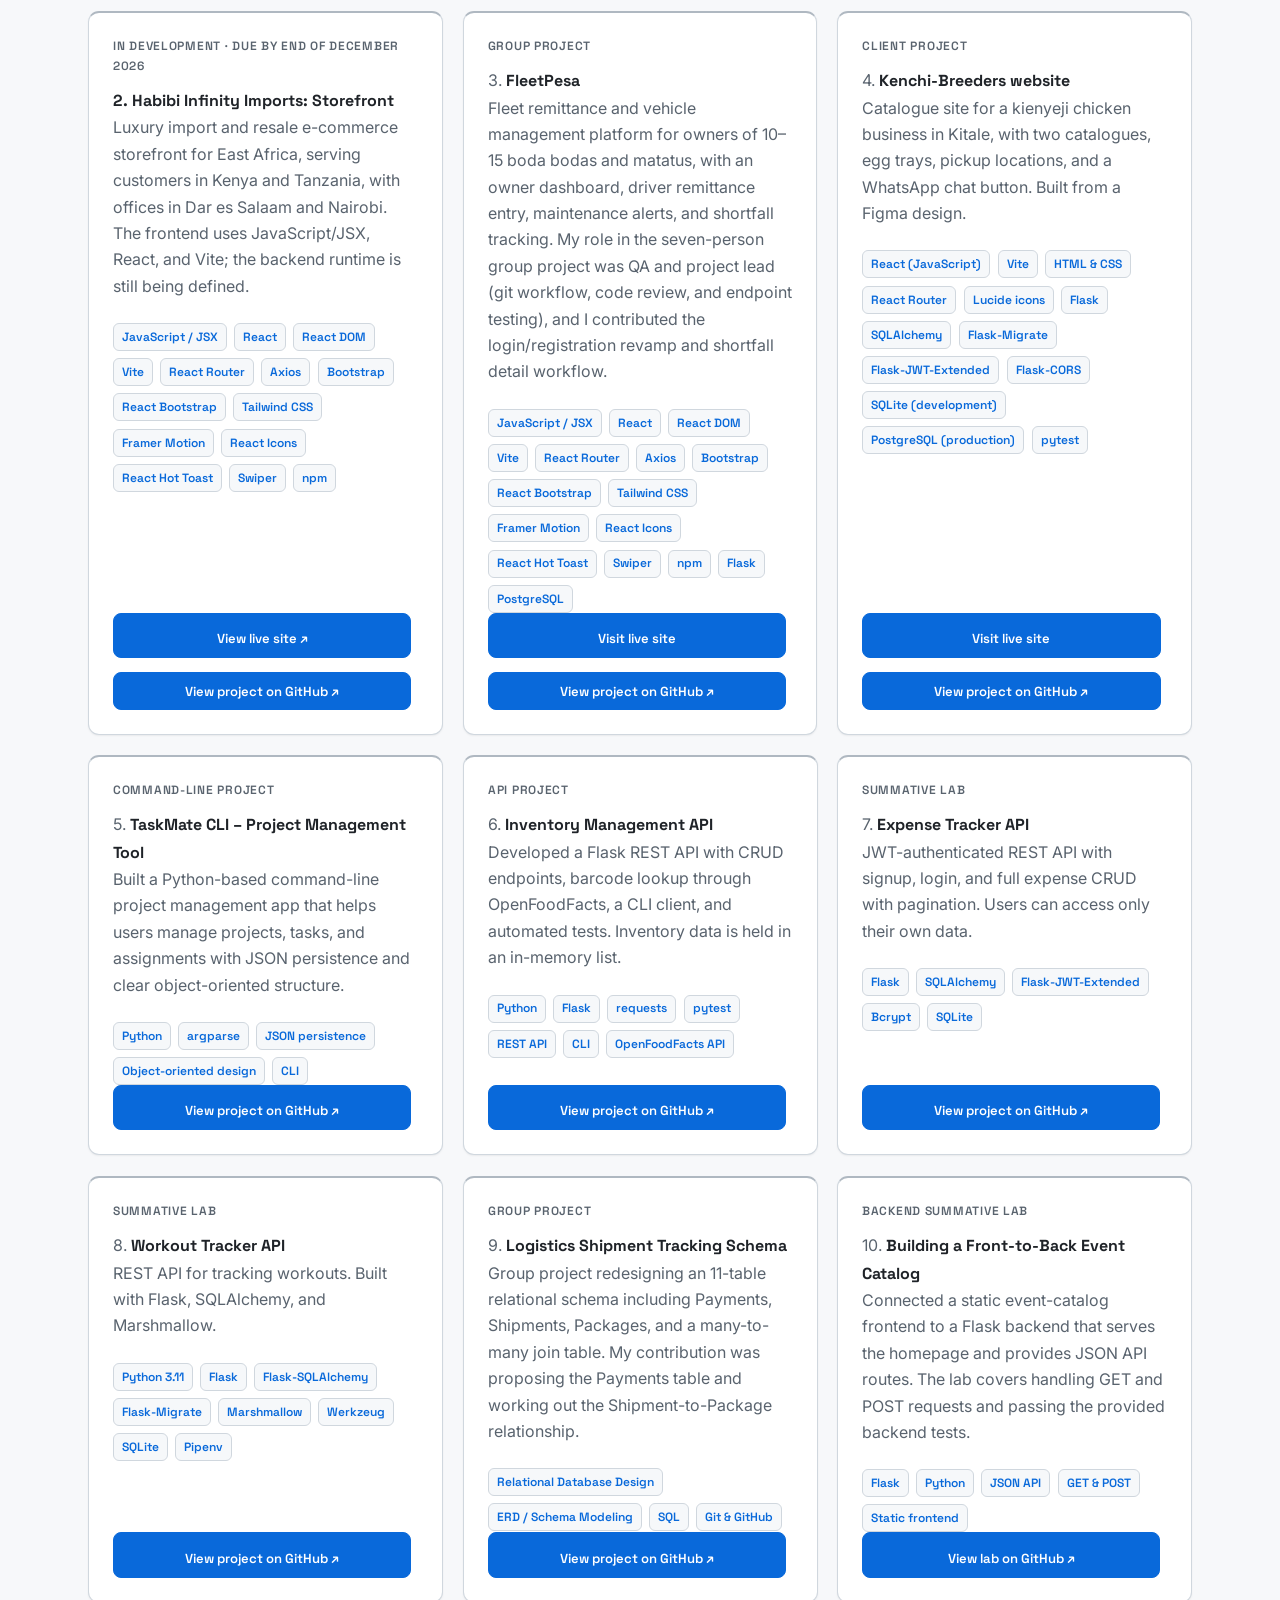
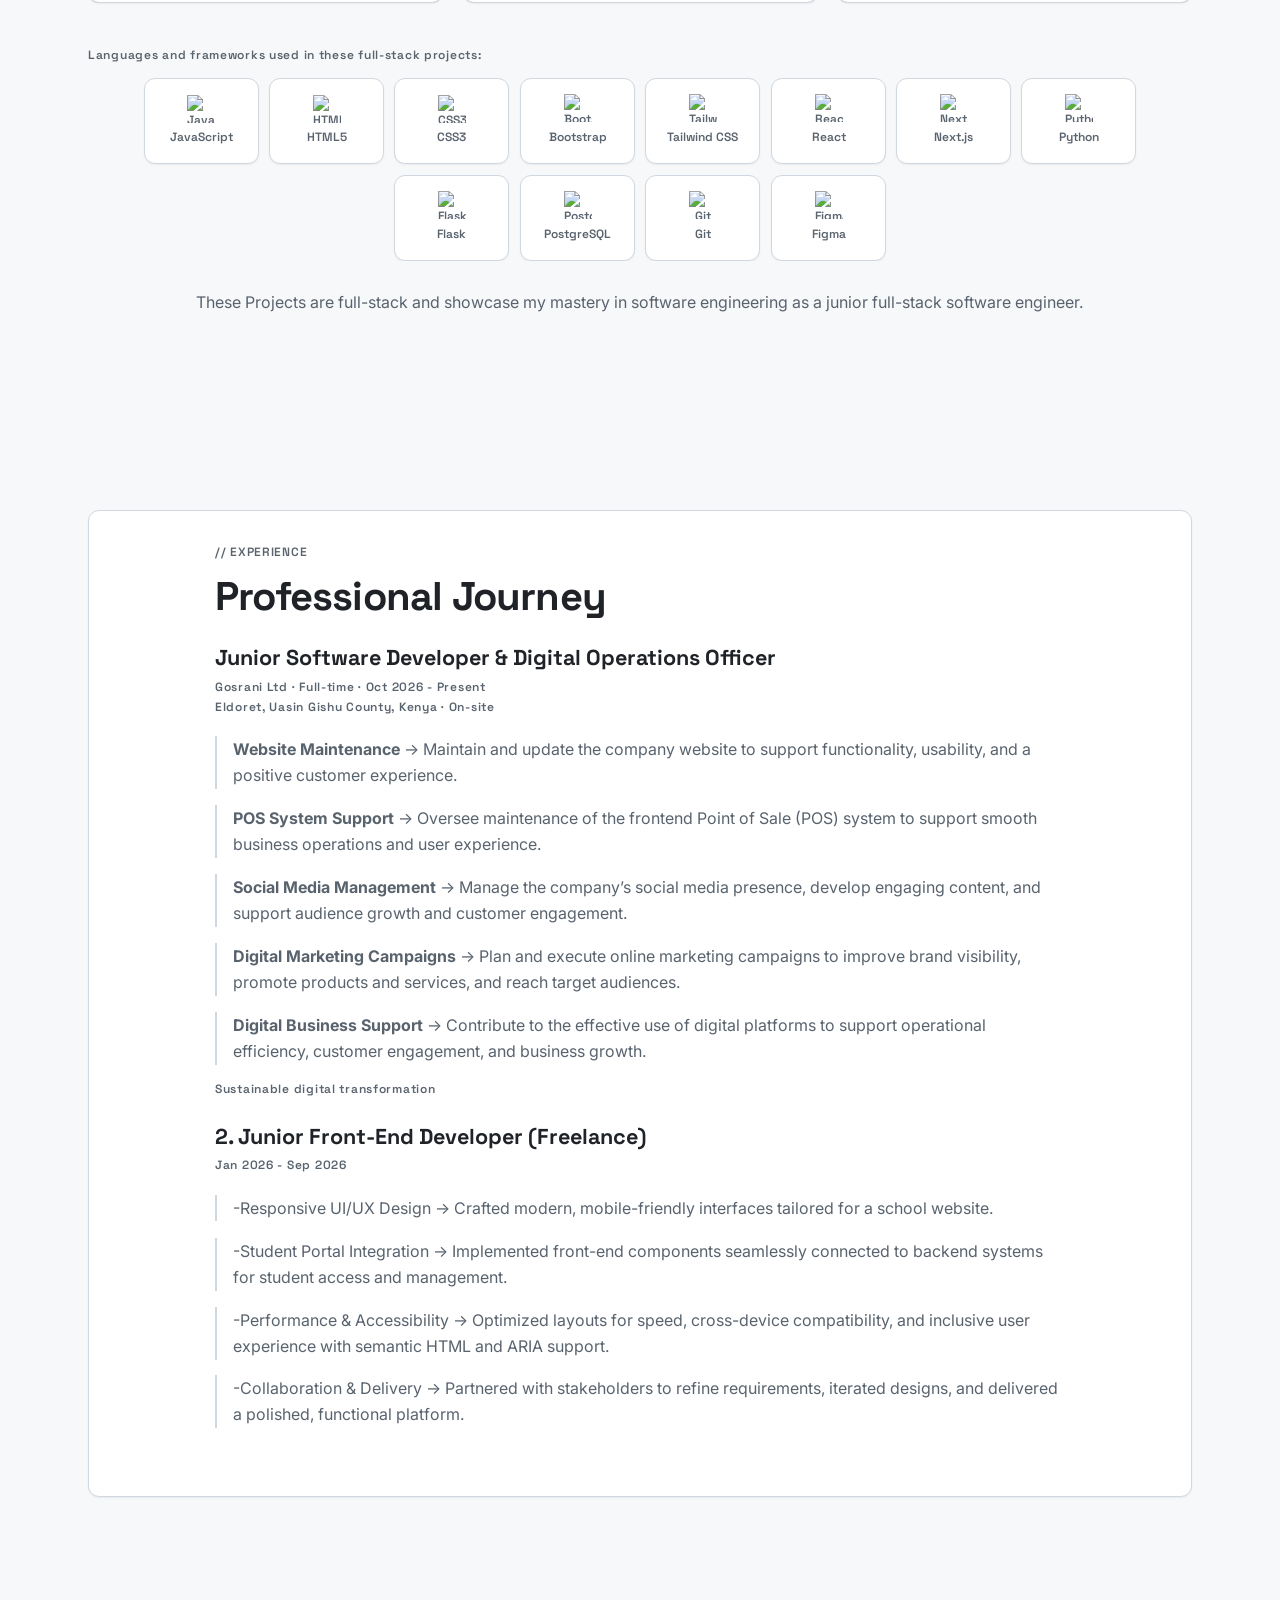
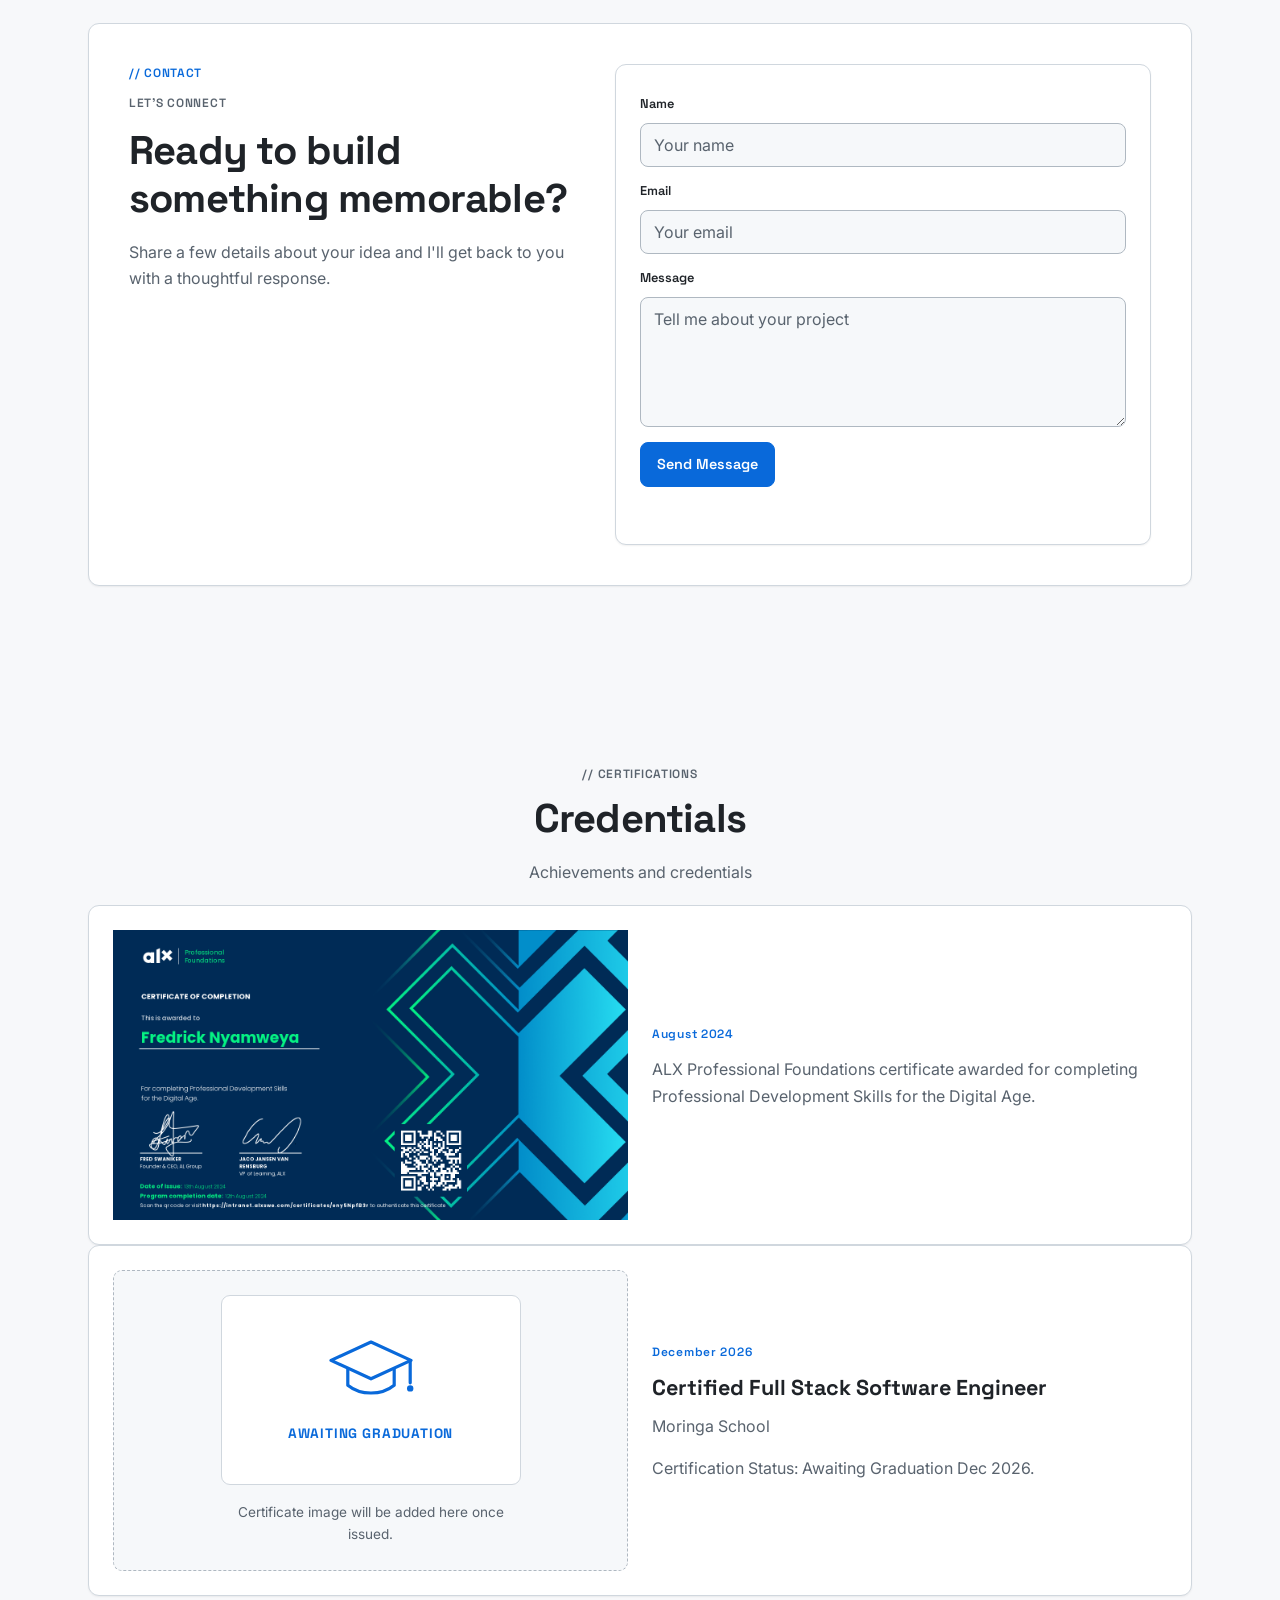
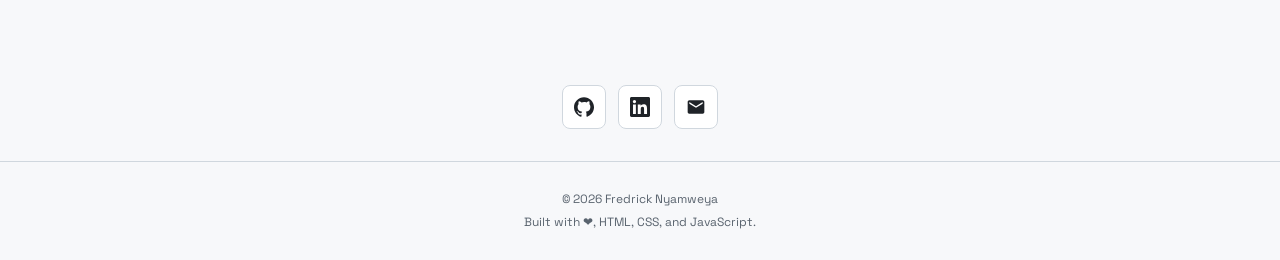
==== commit 2d3f8327: "Trsutline layout repositioning" ====
--- a/index.html
+++ b/index.html
@@ -105,372 +105,8 @@
       </div>
     </section>
 
-    <section class="section about-section" id="about">
-      <div class="section-header">
-        <div>
-          <p class="section-eyebrow">// About</p>
-          <rise-text as="h2" class="reveal" text="About Me"></rise-text>
-          
-        <p>I'm a developer who believes great software solves real problems-not just technically, but by making people's workflows smoother and their days easier. <br>Coming from a background where I've worn many hats, I bring a practical mindset to coding: every feature should earn its place, every interaction should feel intentional.<br>I'm most energized when collaborating with teams, learning emerging technologies, and shipping products that genuinely impact users.<br>Whether debugging a tricky API call or refining a component's UX, I approach each challenge as a chance to strengthen both my craft and the product.</p>
-        <div class="about-details">
-          <ul class="about-list" style="margin-top: 1.2rem;">
-            <li><strong>Location:</strong> Eldoret, Kenya</li>
-            <li><strong>Focus:</strong> Responsive websites/apps, Interactive UI, Deployment-ready sites</li>
-            <li><strong>Tech Stack:</strong> HTML5, CSS3, JavaScript, React, Next.js, TypeScript, Python, Node.js, Flask, PostgreSQL, Git</li>
-            <li><strong>Goal:</strong> Create digital experiences that make people's lives meaningfully simpler, faster, and more enjoyable.</li>
-          </ul>
-        </div>
-        <div class="skills-panel" aria-label="Skill proficiency bars">
-          <div class="skill-item reveal reveal--scale">
-            <div class="skill-heading"><span>JavaScript</span><span class="skill-percentage">85%</span></div>
-            <div class="skill-bar"><span style="width: 85%"></span></div>
-          </div>
-          <div class="skill-item reveal reveal--scale">
-            <div class="skill-heading"><span>React / Next.js / TypeScript</span><span class="skill-percentage">78%</span></div>
-            <div class="skill-bar"><span style="width: 78%"></span></div>
-          </div>
-          <div class="skill-item reveal reveal--scale">
-            <div class="skill-heading"><span>UI / UX</span><span class="skill-percentage">90%</span></div>
-            <div class="skill-bar"><span style="width: 90%"></span></div>
-          </div>
-          <div class="skill-item reveal reveal--scale">
-            <div class="skill-heading"><span>Python/ Node.js / APIs</span><span class="skill-percentage">88%</span></div>
-            <div class="skill-bar"><span style="width: 88%"></span></div>
-          </div>
-          <div class="skill-item reveal reveal--scale">
-            <div class="skill-heading"><span>PostgreSQL</span><span class="skill-percentage">80%</span></div>
-            <div class="skill-bar"><span style="width: 80%"></span></div>
-          </div>
-          <div class="skill-item reveal reveal--scale">
-            <div class="skill-heading"><span>Flask</span><span class="skill-percentage">85%</span></div>
-            <div class="skill-bar"><span style="width: 85%"></span></div>
-          </div>
-        </div>
-      </div>
-    </section>
-
-    <section class="section portfolio-section" id="portfolio">
-      <div class="section-header reveal reveal--scale">
-        <p class="section-eyebrow">// Projects</p>
-        <rise-text as="h2" class="reveal" text="Portfolio"></rise-text>
-      </div>
-      <div class="section-header project-card project-featured reveal reveal--scale">
-        <p class="project-status">Internal business software · Gosrani Wholesalers Ltd</p>
-        <p><strong>1. Gosrani Inventory Tracker</strong><br>A web-based inventory system built for Gosrani Wholesalers Limited in Eldoret, Kenya, replacing a manual stock spreadsheet with a controlled, auditable record of every stock movement. Its AI assistant lets managers ask plain-language questions such as “What went out yesterday?” and get answers from live data.</p>
-        <ul class="project-feature-list">
-          <li>Records dated stock movements by category, approved catalogue item, size, quantity in or out, and details—helping prevent typos and duplicate product names.</li>
-          <li>Shows a review screen before saving and flags unusual entries, including very large quantities and stock going negative.</li>
-          <li>Provides staff and admin roles: staff can add entries, and saved entries are locked; only admins can edit or delete entries, manage the catalogue and users, or use the AI assistant.</li>
-          <li>Lets staff request missing products for admins to approve or reject.</li>
-          <li>Supports stock counted as bales and loose pieces, plus kilograms for raw materials.</li>
-          <li>Keeps a full audit trail showing who changed what and when.</li>
-          <li>Answers plain-language inventory questions from live data through an AI assistant restricted to read-only queries.</li>
-          <li>Includes light and dark modes in the company’s red-and-black branding.</li>
-        </ul>
-        <p>Built with a React frontend, Flask (Python) REST API, and PostgreSQL. Security and reliability features include JWT authentication in HttpOnly cookies with CSRF protection, token revocation, login lockout, HTTP caching with ETags, and an automated test suite. Designed to scale from one location to several.</p>
-        <p><strong>Role:</strong> Designed and built the full stack, from the database schema to the user interface.</p>
-        <div class="project-tags" aria-label="Technologies used">
-          <span>React</span>
-          <span>Flask</span>
-          <span>Python</span>
-          <span>PostgreSQL</span>
-          <span>JWT</span>
-          <span>AI assistant</span>
-          <span>Automated testing</span>
-        </div>
-        <a class="project-link" href="https://gosinventorytracker.onrender.com" target="_blank" rel="noopener noreferrer" aria-label="Visit Gosrani Inventory Tracker live site (opens in a new tab)">View live site</a>
-        <a class="project-link project-repo-placeholder" href="https://github.com/fredricknyamweya-del/gosrani-inventory-tracker" target="_blank" rel="noopener noreferrer" aria-label="View Gosrani Inventory Tracker on GitHub (opens in a new tab)">View project on GitHub ↗</a>
-      </div>
-      <div class="section-header project-card reveal reveal--scale">
-        <p class="project-status">In development · Due by end of <time datetime="2026-12-31">December 2026</time></p>
-        <p><strong>2. Habibi Infinity Imports: Storefront</strong><br>Luxury import and resale e-commerce storefront for East Africa, serving customers in Kenya and Tanzania, with offices in Dar es Salaam and Nairobi. The frontend uses JavaScript/JSX, React, and Vite; the backend runtime is still being defined.</p>
-        <div class="project-tags" aria-label="Technology stack">
-          <span>JavaScript / JSX</span>
-          <span>React</span>
-          <span>React DOM</span>
-          <span>Vite</span>
-          <span>React Router</span>
-          <span>Axios</span>
-          <span>Bootstrap</span>
-          <span>React Bootstrap</span>
-          <span>Tailwind CSS</span>
-          <span>Framer Motion</span>
-          <span>React Icons</span>
-          <span>React Hot Toast</span>
-          <span>Swiper</span>
-          <span>npm</span>
-        </div>
-        <a class="project-link" href="https://habibiinfinityimports.onrender.com" target="_blank" rel="noopener noreferrer" aria-label="Visit Habibi Infinity Imports live site (opens in a new tab)">View live site ↗</a>
-        <a class="project-link project-repo-placeholder" href="https://github.com/fredricknyamweya-del/Habibi-Infinity-Imports#habibi-infinity-imports-storefront" target="_blank" rel="noopener noreferrer" aria-label="View Habibi Infinity Imports repository on GitHub (opens in a new tab)">View project on GitHub ↗</a>
-      </div>
-      <div class="section-header project-card reveal reveal--scale">
-        <p class="project-status">Group project</p>
-        <p>3. <strong>FleetPesa</strong><br>Fleet remittance and vehicle management platform for owners of 10–15 boda bodas and matatus, with an owner dashboard, driver remittance entry, maintenance alerts, and shortfall tracking. My role in the seven-person group project was QA and project lead (git workflow, code review, and endpoint testing), and I contributed the login/registration revamp and shortfall detail workflow.</p>
-        <div class="project-tags" aria-label="Technologies used">
-          <span>JavaScript / JSX</span>
-          <span>React</span>
-          <span>React DOM</span>
-          <span>Vite</span>
-          <span>React Router</span>
-          <span>Axios</span>
-          <span>Bootstrap</span>
-          <span>React Bootstrap</span>
-          <span>Tailwind CSS</span>
-          <span>Framer Motion</span>
-          <span>React Icons</span>
-          <span>React Hot Toast</span>
-          <span>Swiper</span>
-          <span>npm</span>
-          <span>Flask</span>
-          <span>PostgreSQL</span>
-        </div>
-        <a class="project-link" href="https://fleet-pesa-sf8v.onrender.com/" target="_blank" rel="noopener noreferrer" aria-label="Visit FleetPesa live site (opens in a new tab)">Visit live site</a>
-        <a class="project-link project-repo-placeholder" href="https://github.com/fredricknyamweya-del/Fleet-Pesa" target="_blank" rel="noopener noreferrer" aria-label="View FleetPesa on GitHub (opens in a new tab)">View project on GitHub ↗</a>
-      </div>
-      <div class="section-header project-card reveal reveal--scale">
-        <p class="project-status">Client project</p>
-        <p>4. <strong>Kenchi-Breeders website</strong><br>Catalogue site for a kienyeji chicken business in Kitale, with two catalogues, egg trays, pickup locations, and a WhatsApp chat button. Built from a Figma design.</p>
-        <div class="project-tags" aria-label="Technologies used">
-          <span>React (JavaScript)</span>
-          <span>Vite</span>
-          <span>HTML &amp; CSS</span>
-          <span>React Router</span>
-          <span>Lucide icons</span>
-          <span>Flask</span>
-          <span>SQLAlchemy</span>
-          <span>Flask-Migrate</span>
-          <span>Flask-JWT-Extended</span>
-          <span>Flask-CORS</span>
-          <span>SQLite (development)</span>
-          <span>PostgreSQL (production)</span>
-          <span>pytest</span>
-        </div>
-        <a class="project-link" href="https://kenchi-breeders.onrender.com/" target="_blank" rel="noopener noreferrer" aria-label="Visit Kenchi-Breeders live site (opens in a new tab)">Visit live site</a>
-        <a class="project-link project-repo-placeholder" href="https://github.com/fredricknyamweya-del/kenchi-breeders" target="_blank" rel="noopener noreferrer" aria-label="View Kenchi-Breeders on GitHub (opens in a new tab)">View project on GitHub ↗</a>
-      </div>
-      <div class="section-header project-card reveal reveal--scale">
-        <p class="project-status">Command-line project</p>
-        <p>5. <strong>TaskMate CLI – Project Management Tool</strong><br>Built a Python-based command-line project management app that helps users manage projects, tasks, and assignments with JSON persistence and clear object-oriented structure.</p>
-        <div class="project-tags" aria-label="Technologies used">
-          <span>Python</span>
-          <span>argparse</span>
-          <span>JSON persistence</span>
-          <span>Object-oriented design</span>
-          <span>CLI</span>
-        </div>
-        <a class="project-link project-repo-placeholder" href="https://github.com/fredricknyamweya-del/phase-4-python-summative-lab2" target="_blank" rel="noopener noreferrer" aria-label="View TaskMate CLI on GitHub (opens in a new tab)">View project on GitHub ↗</a>
-      </div>
-      <div class="section-header project-card reveal reveal--scale">
-        <p class="project-status">API project</p>
-        <p>6. <strong>Inventory Management API</strong><br>Developed a Flask REST API with CRUD endpoints, barcode lookup through OpenFoodFacts, a CLI client, and automated tests. Inventory data is held in an in-memory list.</p>
-        <div class="project-tags" aria-label="Technologies used">
-          <span>Python</span>
-          <span>Flask</span>
-          <span>requests</span>
-          <span>pytest</span>
-          <span>REST API</span>
-          <span>CLI</span>
-          <span>OpenFoodFacts API</span>
-        </div>
-        <a class="project-link project-repo-placeholder" href="https://github.com/fredricknyamweya-del/phase-5-flask-summative-assessment1" target="_blank" rel="noopener noreferrer" aria-label="View Inventory Management API on GitHub (opens in a new tab)">View project on GitHub ↗</a>
-      </div>
-      <div class="section-header project-card reveal reveal--scale">
-        <p class="project-status">Summative lab</p>
-        <p>7. <strong>Expense Tracker API</strong><br>JWT-authenticated REST API with signup, login, and full expense CRUD with pagination. Users can access only their own data.</p>
-        <div class="project-tags" aria-label="Technologies used">
-          <span>Flask</span>
-          <span>SQLAlchemy</span>
-          <span>Flask-JWT-Extended</span>
-          <span>Bcrypt</span>
-          <span>SQLite</span>
-        </div>
-        <a class="project-link project-repo-placeholder" href="https://github.com/fredricknyamweya-del/flask-c10-summative-lab-sessions-and-jwt-clients" target="_blank" rel="noopener noreferrer" aria-label="View Expense Tracker API on GitHub (opens in a new tab)">View project on GitHub ↗</a>
-      </div>
-      <div class="section-header project-card reveal reveal--scale">
-        <p class="project-status">Summative lab</p>
-        <p>8. <strong>Workout Tracker API</strong><br>REST API for tracking workouts. Built with Flask, SQLAlchemy, and Marshmallow.</p>
-        <div class="project-tags" aria-label="Technologies used">
-          <span>Python 3.11</span>
-          <span>Flask</span>
-          <span>Flask-SQLAlchemy</span>
-          <span>Flask-Migrate</span>
-          <span>Marshmallow</span>
-          <span>Werkzeug</span>
-          <span>SQLite</span>
-          <span>Pipenv</span>
-        </div>
-        <a class="project-link project-repo-placeholder" href="https://github.com/fredricknyamweya-del/workout-tracker-api" target="_blank" rel="noopener noreferrer" aria-label="View Workout Tracker API on GitHub (opens in a new tab)">View project on GitHub ↗</a>
-      </div>
-      <div class="section-header project-card reveal reveal--scale">
-        <p class="project-status">Group project</p>
-        <p>9. <strong>Logistics Shipment Tracking Schema</strong><br>Group project redesigning an 11-table relational schema including Payments, Shipments, Packages, and a many-to-many join table. My contribution was proposing the Payments table and working out the Shipment-to-Package relationship.</p>
-        <div class="project-tags" aria-label="Technologies and methods used">
-          <span>Relational Database Design</span>
-          <span>ERD / Schema Modeling</span>
-          <span>SQL</span>
-          <span>Git &amp; GitHub</span>
-        </div>
-        <a class="project-link project-repo-placeholder" href="https://github.com/fredricknyamweya-del/Tomashi-Logistics-/tree/main" target="_blank" rel="noopener noreferrer" aria-label="View Logistics Shipment Tracking Schema on GitHub (opens in a new tab)">View project on GitHub ↗</a>
-      </div>
-      <div class="section-header project-card reveal reveal--scale">
-        <p class="project-status">Backend summative lab</p>
-        <p>10. <strong>Building a Front-to-Back Event Catalog</strong><br>Connected a static event-catalog frontend to a Flask backend that serves the homepage and provides JSON API routes. The lab covers handling GET and POST requests and passing the provided backend tests.</p>
-        <div class="project-tags" aria-label="Technologies and concepts used">
-          <span>Flask</span>
-          <span>Python</span>
-          <span>JSON API</span>
-          <span>GET &amp; POST</span>
-          <span>Static frontend</span>
-        </div>
-        <a class="project-link project-repo-placeholder" href="https://github.com/fredricknyamweya-del/course-8-module-6-connect-client-server-lab#lab-building-a-front-to-back-event-catalog" target="_blank" rel="noopener noreferrer" aria-label="View Building a Front-to-Back Event Catalog lab on GitHub (opens in a new tab)">View lab on GitHub ↗</a>
-      </div>
-      <p class="language-note reveal">Languages and frameworks used in these full-stack projects:</p>
-      <div class="language-icons" aria-label="Languages, frameworks, and tools used in this portfolio">
-        <div class="language-track">
-          <div class="language-track-group">
-            <div class="language-card reveal reveal--scale">
-              <img src="https://cdn.jsdelivr.net/gh/devicons/devicon/icons/javascript/javascript-original.svg" alt="JavaScript logo">
-              <span>JavaScript</span>
-            </div>
-            <div class="language-card reveal reveal--scale">
-              <img src="https://cdn.jsdelivr.net/gh/devicons/devicon/icons/html5/html5-original.svg" alt="HTML5 logo">
-              <span>HTML5</span>
-            </div>
-            <div class="language-card reveal reveal--scale">
-              <img src="https://cdn.jsdelivr.net/gh/devicons/devicon/icons/css3/css3-original.svg" alt="CSS3 logo">
-              <span>CSS3</span>
-            </div>
-            <div class="language-card reveal reveal--scale">
-              <img src="https://cdn.jsdelivr.net/gh/devicons/devicon/icons/bootstrap/bootstrap-plain.svg" alt="Bootstrap logo">
-              <span>Bootstrap</span>
-            </div>
-            <div class="language-card reveal reveal--scale">
-              <img src="https://cdn.jsdelivr.net/gh/devicons/devicon/icons/tailwindcss/tailwindcss-original.svg" alt="Tailwind CSS logo">
-              <span>Tailwind CSS</span>
-            </div>
-            <div class="language-card reveal reveal--scale">
-              <img src="https://cdn.jsdelivr.net/gh/devicons/devicon/icons/react/react-original.svg" alt="React logo">
-              <span>React</span>
-            </div>
-            <div class="language-card reveal reveal--scale">
-              <img src="https://cdn.jsdelivr.net/gh/devicons/devicon/icons/nextjs/nextjs-original.svg" alt="Next.js logo">
-              <span>Next.js</span>
-            </div>
-            <div class="language-card reveal reveal--scale">
-              <img src="https://cdn.jsdelivr.net/gh/devicons/devicon/icons/python/python-original.svg" alt="Python logo">
-              <span>Python</span>
-            </div>
-            <div class="language-card reveal reveal--scale">
-              <img src="https://cdn.jsdelivr.net/gh/devicons/devicon/icons/flask/flask-original.svg" alt="Flask logo">
-              <span>Flask</span>
-            </div>
-            <div class="language-card reveal reveal--scale">
-              <img src="https://cdn.jsdelivr.net/gh/devicons/devicon/icons/postgresql/postgresql-original.svg" alt="PostgreSQL logo">
-              <span>PostgreSQL</span>
-            </div>
-            <div class="language-card reveal reveal--scale">
-              <img src="https://cdn.jsdelivr.net/gh/devicons/devicon/icons/git/git-original.svg" alt="Git logo">
-              <span>Git</span>
-            </div>
-            <div class="language-card reveal reveal--scale">
-              <img src="https://cdn.jsdelivr.net/gh/devicons/devicon/icons/figma/figma-original.svg" alt="Figma logo">
-              <span>Figma</span>
-            </div>
-          </div>
-        </div>
-      </div>
-      <div class="portfolio-summary">
-        <p>These Projects are full-stack and showcase my mastery in software engineering as a junior full-stack software engineer.</p>
-      </div>
-    </section>
-
-    <section class="section timeline-section" id="timeline">
-      <div class="section-header reveal">
-        <div>
-          <p class="section-eyebrow">// Experience</p>
-          <h2 class="reveal">Professional Journey</h2>
-          <h3 class="timeline-role reveal reveal--left">Junior Software Developer &amp; Digital Operations Officer</h3>
-          <p class="timeline-period reveal reveal--right">Gosrani Ltd · Full-time · Oct 2026 - Present<br>Eldoret, Uasin Gishu County, Kenya · On-site</p>
-          <p class="timeline-detail reveal reveal--left"><strong>Website Maintenance</strong> → Maintain and update the company website to support functionality, usability, and a positive customer experience.</p>
-          <p class="timeline-detail reveal reveal--right"><strong>POS System Support</strong> → Oversee maintenance of the frontend Point of Sale (POS) system to support smooth business operations and user experience.</p>
-          <p class="timeline-detail reveal reveal--left"><strong>Social Media Management</strong> → Manage the company’s social media presence, develop engaging content, and support audience growth and customer engagement.</p>
-          <p class="timeline-detail reveal reveal--right"><strong>Digital Marketing Campaigns</strong> → Plan and execute online marketing campaigns to improve brand visibility, promote products and services, and reach target audiences.</p>
-          <p class="timeline-detail reveal reveal--left"><strong>Digital Business Support</strong> → Contribute to the effective use of digital platforms to support operational efficiency, customer engagement, and business growth.</p>
-          <p class="timeline-skills reveal reveal--right">Sustainable digital transformation</p>
-          <h3 class="timeline-role reveal reveal--left">2. Junior Front-End Developer (Freelance)</h3>
-          <p class="timeline-period reveal reveal--right">Jan 2026 - Sep 2026</p>
-          <p class="timeline-detail reveal reveal--left"> -Responsive UI/UX Design → Crafted modern, mobile-friendly interfaces tailored for a school website.</p>
-          <p class="timeline-detail reveal reveal--right"> -Student Portal Integration → Implemented front-end components seamlessly connected to backend systems for student access and management.</p>
-          <p class="timeline-detail reveal reveal--left"> -Performance &amp; Accessibility → Optimized layouts for speed, cross-device compatibility, and inclusive user experience with semantic HTML and ARIA support.</p>
-          <p class="timeline-detail reveal reveal--right"> -Collaboration &amp; Delivery → Partnered with stakeholders to refine requirements, iterated designs, and delivered a polished, functional platform.</p>
-          <p class="timeline-skills reveal reveal--left">Skills: Front-End Development, Responsive Design, UI/UX, Accessibility, Integration, Debugging, Documentation</p>
-        </div>
-      </div>
-    </section>
-
-    <section class="section contact-section" id="contact">
-      <div class="contact-shell">
-        <div class="contact-intro reveal">
-          <p class="section-eyebrow">// Contact</p>
-          <p class="eyebrow">Let's Connect</p>
-          <rise-text as="h2" class="reveal" text="Ready to build something memorable?"></rise-text>
-          <p>Share a few details about your idea and I'll get back to you with a thoughtful response.</p>
-        </div>
-        <div class="forms-panel reveal">
-          <form id="contactForm" action="https://formspree.io/f/xgobejrb" method="POST" novalidate>
-            <label for="nameInput">Name</label>
-            <input class="form-input" id="nameInput" type="text" name="name" placeholder="Your name" required>
-            <label for="emailInput">Email</label>
-            <input class="form-input" id="emailInput" type="email" name="email" placeholder="Your email" required>
-            <label for="messageInput">Message</label>
-            <textarea class="form-input form-textarea" id="messageInput" name="message" rows="5" placeholder="Tell me about your project" required></textarea>
-            <button class="button primary contact-submit" type="submit">Send Message</button>
-            <p class="form-feedback" id="contactFeedback" aria-live="polite"></p>
-          </form>
-        </div>
-      </div>
-    </section>
-
-    <section class="section certification-section" id="certifications">
-      <div class="section-header">
-        <div>
-          <p class="section-eyebrow">// Certifications</p>
-          <h2 class="reveal">Credentials</h2>
-          <p class="reveal">Achievements and credentials</p>
-        </div>
-      </div>
-      <div class="certificate-card reveal reveal--right">
-        <div class="certificate-image">
-          <img src="assets/professionalfoundations.png" alt="ALX Professional Foundations Certificate">
-        </div>
-        <div class="certificate-details">
-          <p class="certificate-year">August 2024</p>
-          <p class="certificate-description">ALX Professional Foundations certificate awarded for completing Professional Development Skills for the Digital Age.</p>
-        </div>
-      </div>
-      <div class="certificate-card certificate-card--pending reveal reveal--left">
-        <figure class="certificate-image certificate-image--pending">
-          <div class="graduation-placeholder" role="img" aria-label="Illustration marked Awaiting graduation">
-            <svg viewBox="0 0 120 96" aria-hidden="true" focusable="false">
-              <path d="M10 33 60 10l50 23-50 23L10 33Z" fill="none" stroke="currentColor" stroke-width="4" stroke-linejoin="round"/>
-              <path d="M31 44v20c16 13 42 13 58 0V44M109 34v27" fill="none" stroke="currentColor" stroke-width="4" stroke-linecap="round" stroke-linejoin="round"/>
-              <circle cx="109" cy="68" r="4" fill="currentColor"/>
-            </svg>
-            <span>Awaiting graduation</span>
-          </div>
-          <figcaption>Certificate image will be added here once issued.</figcaption>
-        </figure>
-        <div class="certificate-details">
-          <p class="certificate-year">December 2026</p>
-          <h3>Certified Full Stack Software Engineer</h3>
-          <p class="certificate-description">Moringa School</p>
-          <p class="certificate-description"> Certification Status: Awaiting Graduation Dec 2026.</p>
-        </div>
-      </div>
-    </section>
-
     <section class="section trustline-section" aria-labelledby="trustline-heading">
-      <h2 class="trustline-heading" id="trustline-heading">TRUSTED BY COMPANIES LIKE</h2>
+      <h2 class="trustline-heading" id="trustline-heading">TRUSTED BY BRANDS LIKE</h2>
       <div class="trustline-carousel" aria-label="Client brands">
         <div class="trustline-track">
           <ul class="trustline-logo-group">
@@ -503,6 +139,370 @@
       </div>
     </section>
 
+    <section class="section about-section" id="about">
+      <div class="section-header">
+        <div>
+          <p class="section-eyebrow">// About</p>
+          <rise-text as="h2" class="reveal" text="About Me"></rise-text>
+          
+        <p>I'm a developer who believes great software solves real problems-not just technically, but by making people's workflows smoother and their days easier. <br>Coming from a background where I've worn many hats, I bring a practical mindset to coding: every feature should earn its place, every interaction should feel intentional.<br>I'm most energized when collaborating with teams, learning emerging technologies, and shipping products that genuinely impact users.<br>Whether debugging a tricky API call or refining a component's UX, I approach each challenge as a chance to strengthen both my craft and the product.</p>
+        <div class="about-details">
+          <ul class="about-list" style="margin-top: 1.2rem;">
+            <li><strong>Location:</strong> Eldoret, Kenya</li>
+            <li><strong>Focus:</strong> Responsive websites/apps, Interactive UI, Deployment-ready sites</li>
+            <li><strong>Tech Stack:</strong> HTML5, CSS3, JavaScript, React, Next.js, TypeScript, Python, Node.js, Flask, PostgreSQL, Git</li>
+            <li><strong>Goal:</strong> Create digital experiences that make people's lives meaningfully simpler, faster, and more enjoyable.</li>
+          </ul>
+        </div>
+        <div class="skills-panel" aria-label="Skill proficiency bars">
+          <div class="skill-item reveal reveal--scale">
+            <div class="skill-heading"><span>JavaScript</span><span class="skill-percentage">85%</span></div>
+            <div class="skill-bar"><span style="width: 85%"></span></div>
+          </div>
+          <div class="skill-item reveal reveal--scale">
+            <div class="skill-heading"><span>React / Next.js / TypeScript</span><span class="skill-percentage">78%</span></div>
+            <div class="skill-bar"><span style="width: 78%"></span></div>
+          </div>
+          <div class="skill-item reveal reveal--scale">
+            <div class="skill-heading"><span>UI / UX</span><span class="skill-percentage">90%</span></div>
+            <div class="skill-bar"><span style="width: 90%"></span></div>
+          </div>
+          <div class="skill-item reveal reveal--scale">
+            <div class="skill-heading"><span>Python/ Node.js / APIs</span><span class="skill-percentage">88%</span></div>
+            <div class="skill-bar"><span style="width: 88%"></span></div>
+          </div>
+          <div class="skill-item reveal reveal--scale">
+            <div class="skill-heading"><span>PostgreSQL</span><span class="skill-percentage">80%</span></div>
+            <div class="skill-bar"><span style="width: 80%"></span></div>
+          </div>
+          <div class="skill-item reveal reveal--scale">
+            <div class="skill-heading"><span>Flask</span><span class="skill-percentage">85%</span></div>
+            <div class="skill-bar"><span style="width: 85%"></span></div>
+          </div>
+        </div>
+      </div>
+    </section>
+
+    <section class="section portfolio-section" id="portfolio">
+      <div class="section-header reveal reveal--scale">
+        <p class="section-eyebrow">// Projects</p>
+        <rise-text as="h2" class="reveal" text="Portfolio"></rise-text>
+      </div>
+      <div class="section-header project-card project-featured reveal reveal--scale">
+        <p class="project-status">Internal business software · Gosrani Wholesalers Ltd</p>
+        <p><strong>1. Gosrani Inventory Tracker</strong><br>A web-based inventory system built for Gosrani Wholesalers Limited in Eldoret, Kenya, replacing a manual stock spreadsheet with a controlled, auditable record of every stock movement. Its AI assistant lets managers ask plain-language questions such as “What went out yesterday?” and get answers from live data.</p>
+        <ul class="project-feature-list">
+          <li>Records dated stock movements by category, approved catalogue item, size, quantity in or out, and details—helping prevent typos and duplicate product names.</li>
+          <li>Shows a review screen before saving and flags unusual entries, including very large quantities and stock going negative.</li>
+          <li>Provides staff and admin roles: staff can add entries, and saved entries are locked; only admins can edit or delete entries, manage the catalogue and users, or use the AI assistant.</li>
+          <li>Lets staff request missing products for admins to approve or reject.</li>
+          <li>Supports stock counted as bales and loose pieces, plus kilograms for raw materials.</li>
+          <li>Keeps a full audit trail showing who changed what and when.</li>
+          <li>Answers plain-language inventory questions from live data through an AI assistant restricted to read-only queries.</li>
+          <li>Includes light and dark modes in the company’s red-and-black branding.</li>
+        </ul>
+        <p>Built with a React frontend, Flask (Python) REST API, and PostgreSQL. Security and reliability features include JWT authentication in HttpOnly cookies with CSRF protection, token revocation, login lockout, HTTP caching with ETags, and an automated test suite. Designed to scale from one location to several.</p>
+        <p><strong>Role:</strong> Designed and built the full stack, from the database schema to the user interface.</p>
+        <div class="project-tags" aria-label="Technologies used">
+          <span>React</span>
+          <span>Flask</span>
+          <span>Python</span>
+          <span>PostgreSQL</span>
+          <span>JWT</span>
+          <span>AI assistant</span>
+          <span>Automated testing</span>
+        </div>
+        <a class="project-link" href="https://gosinventorytracker.onrender.com" target="_blank" rel="noopener noreferrer" aria-label="Visit Gosrani Inventory Tracker live site (opens in a new tab)">View live site</a>
+        <a class="project-link project-repo-placeholder" href="https://github.com/fredricknyamweya-del/gosrani-inventory-tracker" target="_blank" rel="noopener noreferrer" aria-label="View Gosrani Inventory Tracker on GitHub (opens in a new tab)">View project on GitHub ↗</a>
+      </div>
+      <div class="section-header project-card reveal reveal--scale">
+        <p class="project-status">In development · Due by end of <time datetime="2026-12-31">December 2026</time></p>
+        <p><strong>2. Habibi Infinity Imports: Storefront</strong><br>Luxury import and resale e-commerce storefront for East Africa, serving customers in Kenya and Tanzania, with offices in Dar es Salaam and Nairobi. The frontend uses JavaScript/JSX, React, and Vite; the backend runtime is still being defined.</p>
+        <div class="project-tags" aria-label="Technology stack">
+          <span>JavaScript / JSX</span>
+          <span>React</span>
+          <span>React DOM</span>
+          <span>Vite</span>
+          <span>React Router</span>
+          <span>Axios</span>
+          <span>Bootstrap</span>
+          <span>React Bootstrap</span>
+          <span>Tailwind CSS</span>
+          <span>Framer Motion</span>
+          <span>React Icons</span>
+          <span>React Hot Toast</span>
+          <span>Swiper</span>
+          <span>npm</span>
+        </div>
+        <a class="project-link" href="https://habibiinfinityimports.onrender.com" target="_blank" rel="noopener noreferrer" aria-label="Visit Habibi Infinity Imports live site (opens in a new tab)">View live site ↗</a>
+        <a class="project-link project-repo-placeholder" href="https://github.com/fredricknyamweya-del/Habibi-Infinity-Imports#habibi-infinity-imports-storefront" target="_blank" rel="noopener noreferrer" aria-label="View Habibi Infinity Imports repository on GitHub (opens in a new tab)">View project on GitHub ↗</a>
+      </div>
+      <div class="section-header project-card reveal reveal--scale">
+        <p class="project-status">Group project</p>
+        <p>3. <strong>FleetPesa</strong><br>Fleet remittance and vehicle management platform for owners of 10–15 boda bodas and matatus, with an owner dashboard, driver remittance entry, maintenance alerts, and shortfall tracking. My role in the seven-person group project was QA and project lead (git workflow, code review, and endpoint testing), and I contributed the login/registration revamp and shortfall detail workflow.</p>
+        <div class="project-tags" aria-label="Technologies used">
+          <span>JavaScript / JSX</span>
+          <span>React</span>
+          <span>React DOM</span>
+          <span>Vite</span>
+          <span>React Router</span>
+          <span>Axios</span>
+          <span>Bootstrap</span>
+          <span>React Bootstrap</span>
+          <span>Tailwind CSS</span>
+          <span>Framer Motion</span>
+          <span>React Icons</span>
+          <span>React Hot Toast</span>
+          <span>Swiper</span>
+          <span>npm</span>
+          <span>Flask</span>
+          <span>PostgreSQL</span>
+        </div>
+        <a class="project-link" href="https://fleet-pesa-sf8v.onrender.com/" target="_blank" rel="noopener noreferrer" aria-label="Visit FleetPesa live site (opens in a new tab)">Visit live site</a>
+        <a class="project-link project-repo-placeholder" href="https://github.com/fredricknyamweya-del/Fleet-Pesa" target="_blank" rel="noopener noreferrer" aria-label="View FleetPesa on GitHub (opens in a new tab)">View project on GitHub ↗</a>
+      </div>
+      <div class="section-header project-card reveal reveal--scale">
+        <p class="project-status">Client project</p>
+        <p>4. <strong>Kenchi-Breeders website</strong><br>Catalogue site for a kienyeji chicken business in Kitale, with two catalogues, egg trays, pickup locations, and a WhatsApp chat button. Built from a Figma design.</p>
+        <div class="project-tags" aria-label="Technologies used">
+          <span>React (JavaScript)</span>
+          <span>Vite</span>
+          <span>HTML &amp; CSS</span>
+          <span>React Router</span>
+          <span>Lucide icons</span>
+          <span>Flask</span>
+          <span>SQLAlchemy</span>
+          <span>Flask-Migrate</span>
+          <span>Flask-JWT-Extended</span>
+          <span>Flask-CORS</span>
+          <span>SQLite (development)</span>
+          <span>PostgreSQL (production)</span>
+          <span>pytest</span>
+        </div>
+        <a class="project-link" href="https://kenchi-breeders.onrender.com/" target="_blank" rel="noopener noreferrer" aria-label="Visit Kenchi-Breeders live site (opens in a new tab)">Visit live site</a>
+        <a class="project-link project-repo-placeholder" href="https://github.com/fredricknyamweya-del/kenchi-breeders" target="_blank" rel="noopener noreferrer" aria-label="View Kenchi-Breeders on GitHub (opens in a new tab)">View project on GitHub ↗</a>
+      </div>
+      <div class="section-header project-card reveal reveal--scale">
+        <p class="project-status">Command-line project</p>
+        <p>5. <strong>TaskMate CLI – Project Management Tool</strong><br>Built a Python-based command-line project management app that helps users manage projects, tasks, and assignments with JSON persistence and clear object-oriented structure.</p>
+        <div class="project-tags" aria-label="Technologies used">
+          <span>Python</span>
+          <span>argparse</span>
+          <span>JSON persistence</span>
+          <span>Object-oriented design</span>
+          <span>CLI</span>
+        </div>
+        <a class="project-link project-repo-placeholder" href="https://github.com/fredricknyamweya-del/phase-4-python-summative-lab2" target="_blank" rel="noopener noreferrer" aria-label="View TaskMate CLI on GitHub (opens in a new tab)">View project on GitHub ↗</a>
+      </div>
+      <div class="section-header project-card reveal reveal--scale">
+        <p class="project-status">API project</p>
+        <p>6. <strong>Inventory Management API</strong><br>Developed a Flask REST API with CRUD endpoints, barcode lookup through OpenFoodFacts, a CLI client, and automated tests. Inventory data is held in an in-memory list.</p>
+        <div class="project-tags" aria-label="Technologies used">
+          <span>Python</span>
+          <span>Flask</span>
+          <span>requests</span>
+          <span>pytest</span>
+          <span>REST API</span>
+          <span>CLI</span>
+          <span>OpenFoodFacts API</span>
+        </div>
+        <a class="project-link project-repo-placeholder" href="https://github.com/fredricknyamweya-del/phase-5-flask-summative-assessment1" target="_blank" rel="noopener noreferrer" aria-label="View Inventory Management API on GitHub (opens in a new tab)">View project on GitHub ↗</a>
+      </div>
+      <div class="section-header project-card reveal reveal--scale">
+        <p class="project-status">Summative lab</p>
+        <p>7. <strong>Expense Tracker API</strong><br>JWT-authenticated REST API with signup, login, and full expense CRUD with pagination. Users can access only their own data.</p>
+        <div class="project-tags" aria-label="Technologies used">
+          <span>Flask</span>
+          <span>SQLAlchemy</span>
+          <span>Flask-JWT-Extended</span>
+          <span>Bcrypt</span>
+          <span>SQLite</span>
+        </div>
+        <a class="project-link project-repo-placeholder" href="https://github.com/fredricknyamweya-del/flask-c10-summative-lab-sessions-and-jwt-clients" target="_blank" rel="noopener noreferrer" aria-label="View Expense Tracker API on GitHub (opens in a new tab)">View project on GitHub ↗</a>
+      </div>
+      <div class="section-header project-card reveal reveal--scale">
+        <p class="project-status">Summative lab</p>
+        <p>8. <strong>Workout Tracker API</strong><br>REST API for tracking workouts. Built with Flask, SQLAlchemy, and Marshmallow.</p>
+        <div class="project-tags" aria-label="Technologies used">
+          <span>Python 3.11</span>
+          <span>Flask</span>
+          <span>Flask-SQLAlchemy</span>
+          <span>Flask-Migrate</span>
+          <span>Marshmallow</span>
+          <span>Werkzeug</span>
+          <span>SQLite</span>
+          <span>Pipenv</span>
+        </div>
+        <a class="project-link project-repo-placeholder" href="https://github.com/fredricknyamweya-del/workout-tracker-api" target="_blank" rel="noopener noreferrer" aria-label="View Workout Tracker API on GitHub (opens in a new tab)">View project on GitHub ↗</a>
+      </div>
+      <div class="section-header project-card reveal reveal--scale">
+        <p class="project-status">Group project</p>
+        <p>9. <strong>Logistics Shipment Tracking Schema</strong><br>Group project redesigning an 11-table relational schema including Payments, Shipments, Packages, and a many-to-many join table. My contribution was proposing the Payments table and working out the Shipment-to-Package relationship.</p>
+        <div class="project-tags" aria-label="Technologies and methods used">
+          <span>Relational Database Design</span>
+          <span>ERD / Schema Modeling</span>
+          <span>SQL</span>
+          <span>Git &amp; GitHub</span>
+        </div>
+        <a class="project-link project-repo-placeholder" href="https://github.com/fredricknyamweya-del/Tomashi-Logistics-/tree/main" target="_blank" rel="noopener noreferrer" aria-label="View Logistics Shipment Tracking Schema on GitHub (opens in a new tab)">View project on GitHub ↗</a>
+      </div>
+      <div class="section-header project-card reveal reveal--scale">
+        <p class="project-status">Backend summative lab</p>
+        <p>10. <strong>Building a Front-to-Back Event Catalog</strong><br>Connected a static event-catalog frontend to a Flask backend that serves the homepage and provides JSON API routes. The lab covers handling GET and POST requests and passing the provided backend tests.</p>
+        <div class="project-tags" aria-label="Technologies and concepts used">
+          <span>Flask</span>
+          <span>Python</span>
+          <span>JSON API</span>
+          <span>GET &amp; POST</span>
+          <span>Static frontend</span>
+        </div>
+        <a class="project-link project-repo-placeholder" href="https://github.com/fredricknyamweya-del/course-8-module-6-connect-client-server-lab#lab-building-a-front-to-back-event-catalog" target="_blank" rel="noopener noreferrer" aria-label="View Building a Front-to-Back Event Catalog lab on GitHub (opens in a new tab)">View lab on GitHub ↗</a>
+      </div>
+      <p class="language-note reveal">Languages and frameworks used in these full-stack projects:</p>
+      <div class="language-icons" aria-label="Languages, frameworks, and tools used in this portfolio">
+        <div class="language-track">
+          <div class="language-track-group">
+            <div class="language-card reveal reveal--scale">
+              <img src="https://cdn.jsdelivr.net/gh/devicons/devicon/icons/javascript/javascript-original.svg" alt="JavaScript logo">
+              <span>JavaScript</span>
+            </div>
+            <div class="language-card reveal reveal--scale">
+              <img src="https://cdn.jsdelivr.net/gh/devicons/devicon/icons/html5/html5-original.svg" alt="HTML5 logo">
+              <span>HTML5</span>
+            </div>
+            <div class="language-card reveal reveal--scale">
+              <img src="https://cdn.jsdelivr.net/gh/devicons/devicon/icons/css3/css3-original.svg" alt="CSS3 logo">
+              <span>CSS3</span>
+            </div>
+            <div class="language-card reveal reveal--scale">
+              <img src="https://cdn.jsdelivr.net/gh/devicons/devicon/icons/bootstrap/bootstrap-plain.svg" alt="Bootstrap logo">
+              <span>Bootstrap</span>
+            </div>
+            <div class="language-card reveal reveal--scale">
+              <img src="https://cdn.jsdelivr.net/gh/devicons/devicon/icons/tailwindcss/tailwindcss-original.svg" alt="Tailwind CSS logo">
+              <span>Tailwind CSS</span>
+            </div>
+            <div class="language-card reveal reveal--scale">
+              <img src="https://cdn.jsdelivr.net/gh/devicons/devicon/icons/react/react-original.svg" alt="React logo">
+              <span>React</span>
+            </div>
+            <div class="language-card reveal reveal--scale">
+              <img src="https://cdn.jsdelivr.net/gh/devicons/devicon/icons/nextjs/nextjs-original.svg" alt="Next.js logo">
+              <span>Next.js</span>
+            </div>
+            <div class="language-card reveal reveal--scale">
+              <img src="https://cdn.jsdelivr.net/gh/devicons/devicon/icons/python/python-original.svg" alt="Python logo">
+              <span>Python</span>
+            </div>
+            <div class="language-card reveal reveal--scale">
+              <img src="https://cdn.jsdelivr.net/gh/devicons/devicon/icons/flask/flask-original.svg" alt="Flask logo">
+              <span>Flask</span>
+            </div>
+            <div class="language-card reveal reveal--scale">
+              <img src="https://cdn.jsdelivr.net/gh/devicons/devicon/icons/postgresql/postgresql-original.svg" alt="PostgreSQL logo">
+              <span>PostgreSQL</span>
+            </div>
+            <div class="language-card reveal reveal--scale">
+              <img src="https://cdn.jsdelivr.net/gh/devicons/devicon/icons/git/git-original.svg" alt="Git logo">
+              <span>Git</span>
+            </div>
+            <div class="language-card reveal reveal--scale">
+              <img src="https://cdn.jsdelivr.net/gh/devicons/devicon/icons/figma/figma-original.svg" alt="Figma logo">
+              <span>Figma</span>
+            </div>
+          </div>
+        </div>
+      </div>
+      <div class="portfolio-summary">
+        <p>These Projects are full-stack and showcase my mastery in software engineering as a junior full-stack software engineer.</p>
+      </div>
+    </section>
+
+    <section class="section timeline-section" id="timeline">
+      <div class="section-header reveal">
+        <div>
+          <p class="section-eyebrow">// Experience</p>
+          <h2 class="reveal">Professional Journey</h2>
+          <h3 class="timeline-role reveal reveal--left">Junior Software Developer &amp; Digital Operations Officer</h3>
+          <p class="timeline-period reveal reveal--right">Gosrani Ltd · Full-time · Oct 2026 - Present<br>Eldoret, Uasin Gishu County, Kenya · On-site</p>
+          <p class="timeline-detail reveal reveal--left"><strong>Website Maintenance</strong> → Maintain and update the company website to support functionality, usability, and a positive customer experience.</p>
+          <p class="timeline-detail reveal reveal--right"><strong>POS System Support</strong> → Oversee maintenance of the frontend Point of Sale (POS) system to support smooth business operations and user experience.</p>
+          <p class="timeline-detail reveal reveal--left"><strong>Social Media Management</strong> → Manage the company’s social media presence, develop engaging content, and support audience growth and customer engagement.</p>
+          <p class="timeline-detail reveal reveal--right"><strong>Digital Marketing Campaigns</strong> → Plan and execute online marketing campaigns to improve brand visibility, promote products and services, and reach target audiences.</p>
+          <p class="timeline-detail reveal reveal--left"><strong>Digital Business Support</strong> → Contribute to the effective use of digital platforms to support operational efficiency, customer engagement, and business growth.</p>
+          <p class="timeline-skills reveal reveal--right">Sustainable digital transformation</p>
+          <h3 class="timeline-role reveal reveal--left">2. Junior Front-End Developer (Freelance)</h3>
+          <p class="timeline-period reveal reveal--right">Jan 2026 - Sep 2026</p>
+          <p class="timeline-detail reveal reveal--left"> -Responsive UI/UX Design → Crafted modern, mobile-friendly interfaces tailored for a school website.</p>
+          <p class="timeline-detail reveal reveal--right"> -Student Portal Integration → Implemented front-end components seamlessly connected to backend systems for student access and management.</p>
+          <p class="timeline-detail reveal reveal--left"> -Performance &amp; Accessibility → Optimized layouts for speed, cross-device compatibility, and inclusive user experience with semantic HTML and ARIA support.</p>
+          <p class="timeline-detail reveal reveal--right"> -Collaboration &amp; Delivery → Partnered with stakeholders to refine requirements, iterated designs, and delivered a polished, functional platform.</p>
+          <p class="timeline-skills reveal reveal--left">Skills: Front-End Development, Responsive Design, UI/UX, Accessibility, Integration, Debugging, Documentation</p>
+        </div>
+      </div>
+    </section>
+
+    <section class="section contact-section" id="contact">
+      <div class="contact-shell">
+        <div class="contact-intro reveal">
+          <p class="section-eyebrow">// Contact</p>
+          <p class="eyebrow">Let's Connect</p>
+          <rise-text as="h2" class="reveal" text="Ready to build something memorable?"></rise-text>
+          <p>Share a few details about your idea and I'll get back to you with a thoughtful response.</p>
+        </div>
+        <div class="forms-panel reveal">
+          <form id="contactForm" action="https://formspree.io/f/xgobejrb" method="POST" novalidate>
+            <label for="nameInput">Name</label>
+            <input class="form-input" id="nameInput" type="text" name="name" placeholder="Your name" required>
+            <label for="emailInput">Email</label>
+            <input class="form-input" id="emailInput" type="email" name="email" placeholder="Your email" required>
+            <label for="messageInput">Message</label>
+            <textarea class="form-input form-textarea" id="messageInput" name="message" rows="5" placeholder="Tell me about your project" required></textarea>
+            <button class="button primary contact-submit" type="submit">Send Message</button>
+            <p class="form-feedback" id="contactFeedback" aria-live="polite"></p>
+          </form>
+        </div>
+      </div>
+    </section>
+
+    <section class="section certification-section" id="certifications">
+      <div class="section-header">
+        <div>
+          <p class="section-eyebrow">// Certifications</p>
+          <h2 class="reveal">Credentials</h2>
+          <p class="reveal">Achievements and credentials</p>
+        </div>
+      </div>
+      <div class="certificate-card reveal reveal--right">
+        <div class="certificate-image">
+          <img src="assets/professionalfoundations.png" alt="ALX Professional Foundations Certificate">
+        </div>
+        <div class="certificate-details">
+          <p class="certificate-year">August 2024</p>
+          <p class="certificate-description">ALX Professional Foundations certificate awarded for completing Professional Development Skills for the Digital Age.</p>
+        </div>
+      </div>
+      <div class="certificate-card certificate-card--pending reveal reveal--left">
+        <figure class="certificate-image certificate-image--pending">
+          <div class="graduation-placeholder" role="img" aria-label="Illustration marked Awaiting graduation">
+            <svg viewBox="0 0 120 96" aria-hidden="true" focusable="false">
+              <path d="M10 33 60 10l50 23-50 23L10 33Z" fill="none" stroke="currentColor" stroke-width="4" stroke-linejoin="round"/>
+              <path d="M31 44v20c16 13 42 13 58 0V44M109 34v27" fill="none" stroke="currentColor" stroke-width="4" stroke-linecap="round" stroke-linejoin="round"/>
+              <circle cx="109" cy="68" r="4" fill="currentColor"/>
+            </svg>
+            <span>Awaiting graduation</span>
+          </div>
+          <figcaption>Certificate image will be added here once issued.</figcaption>
+        </figure>
+        <div class="certificate-details">
+          <p class="certificate-year">December 2026</p>
+          <h3>Certified Full Stack Software Engineer</h3>
+          <p class="certificate-description">Moringa School</p>
+          <p class="certificate-description"> Certification Status: Awaiting Graduation Dec 2026.</p>
+        </div>
+      </div>
+    </section>
+
     <div class="social-icons-block">
       <div class="social-icons">
         <a class="github-link" href="https://github.com/fredricknyamweya-del" target="_blank" rel="noreferrer" aria-label="GitHub">
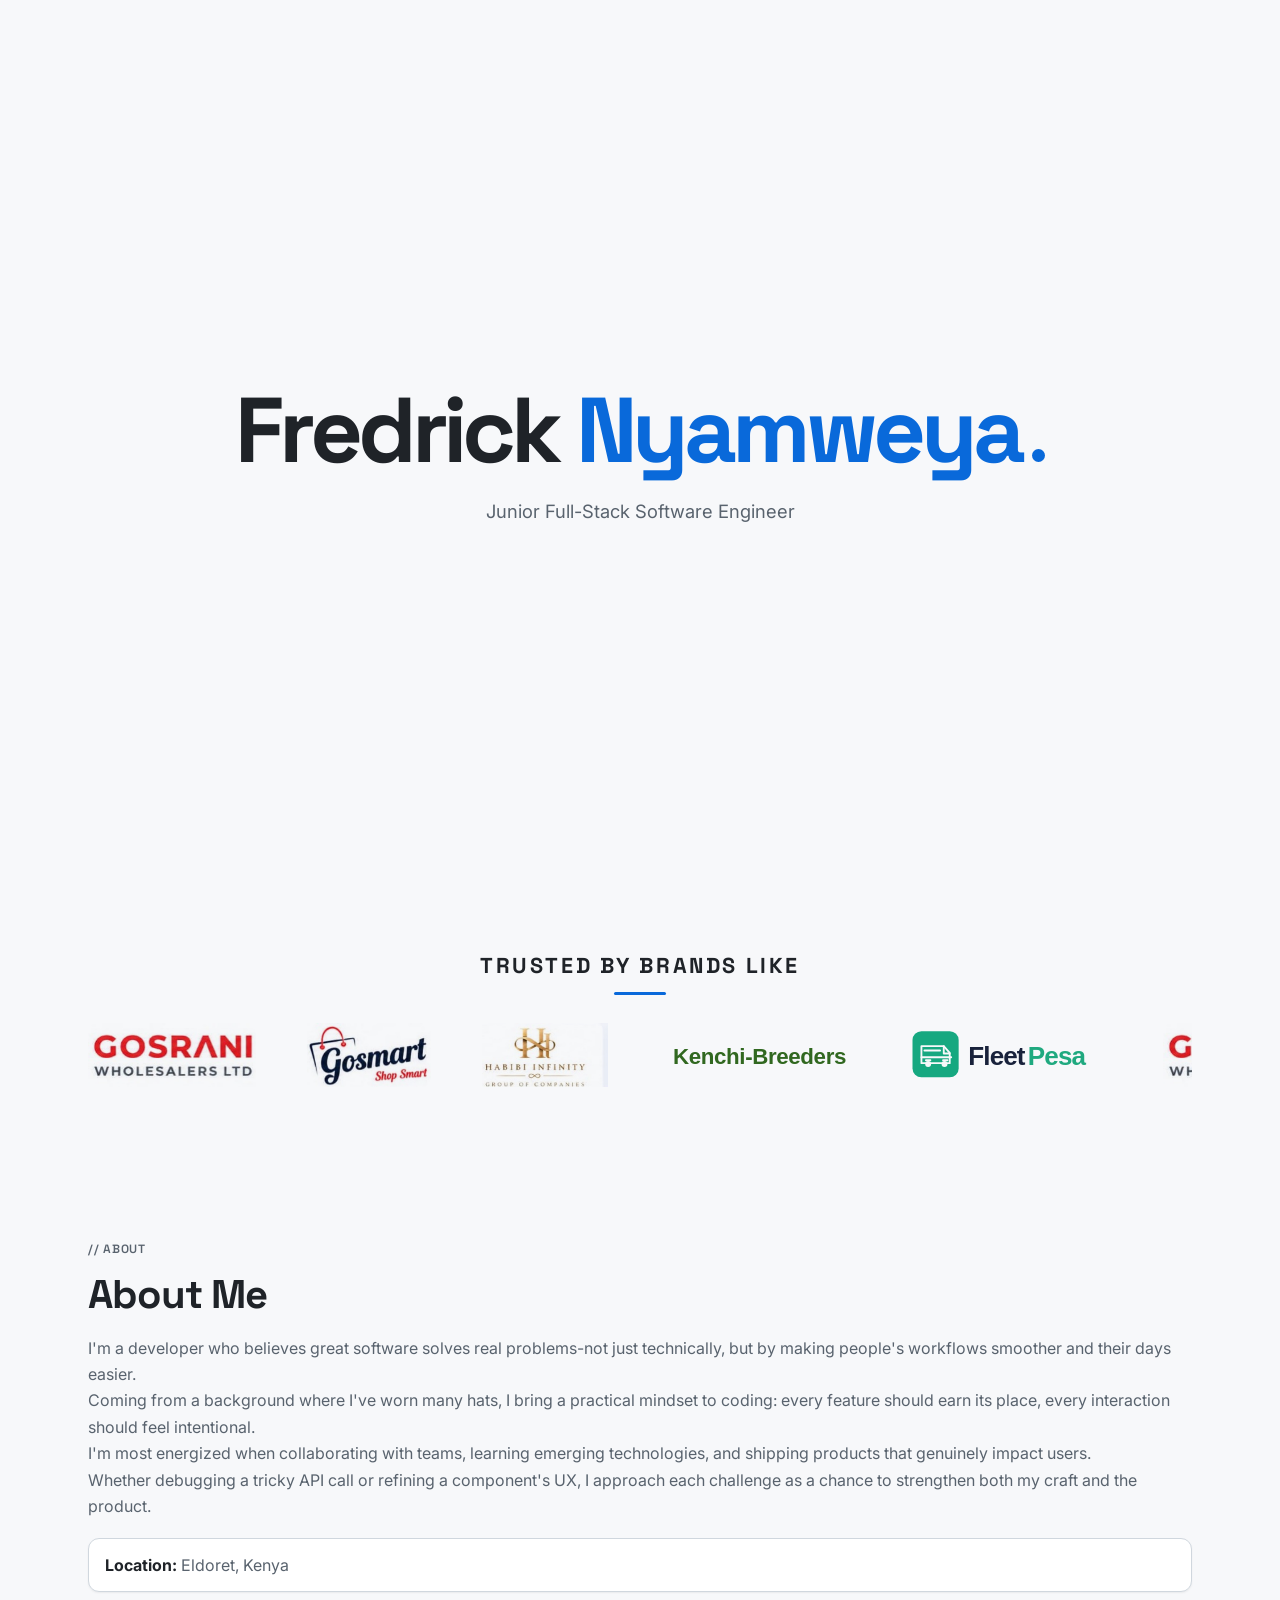
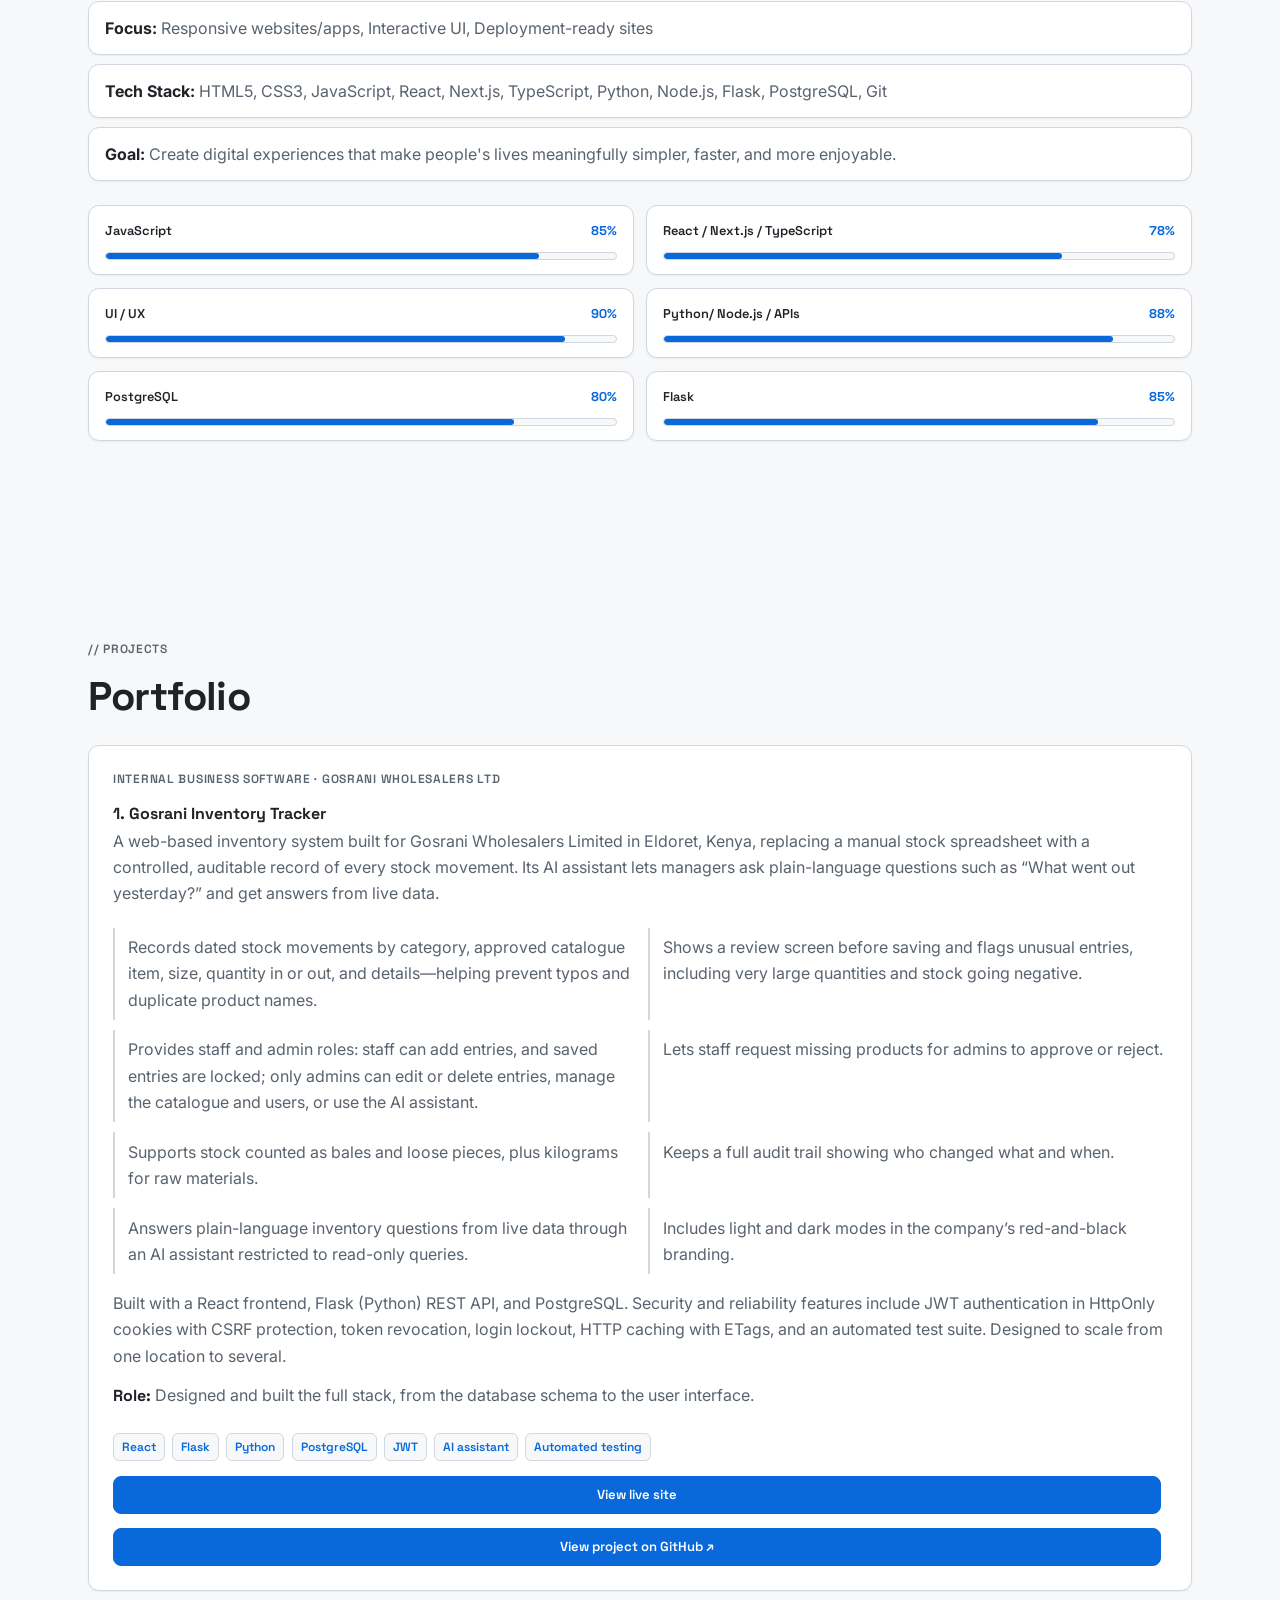
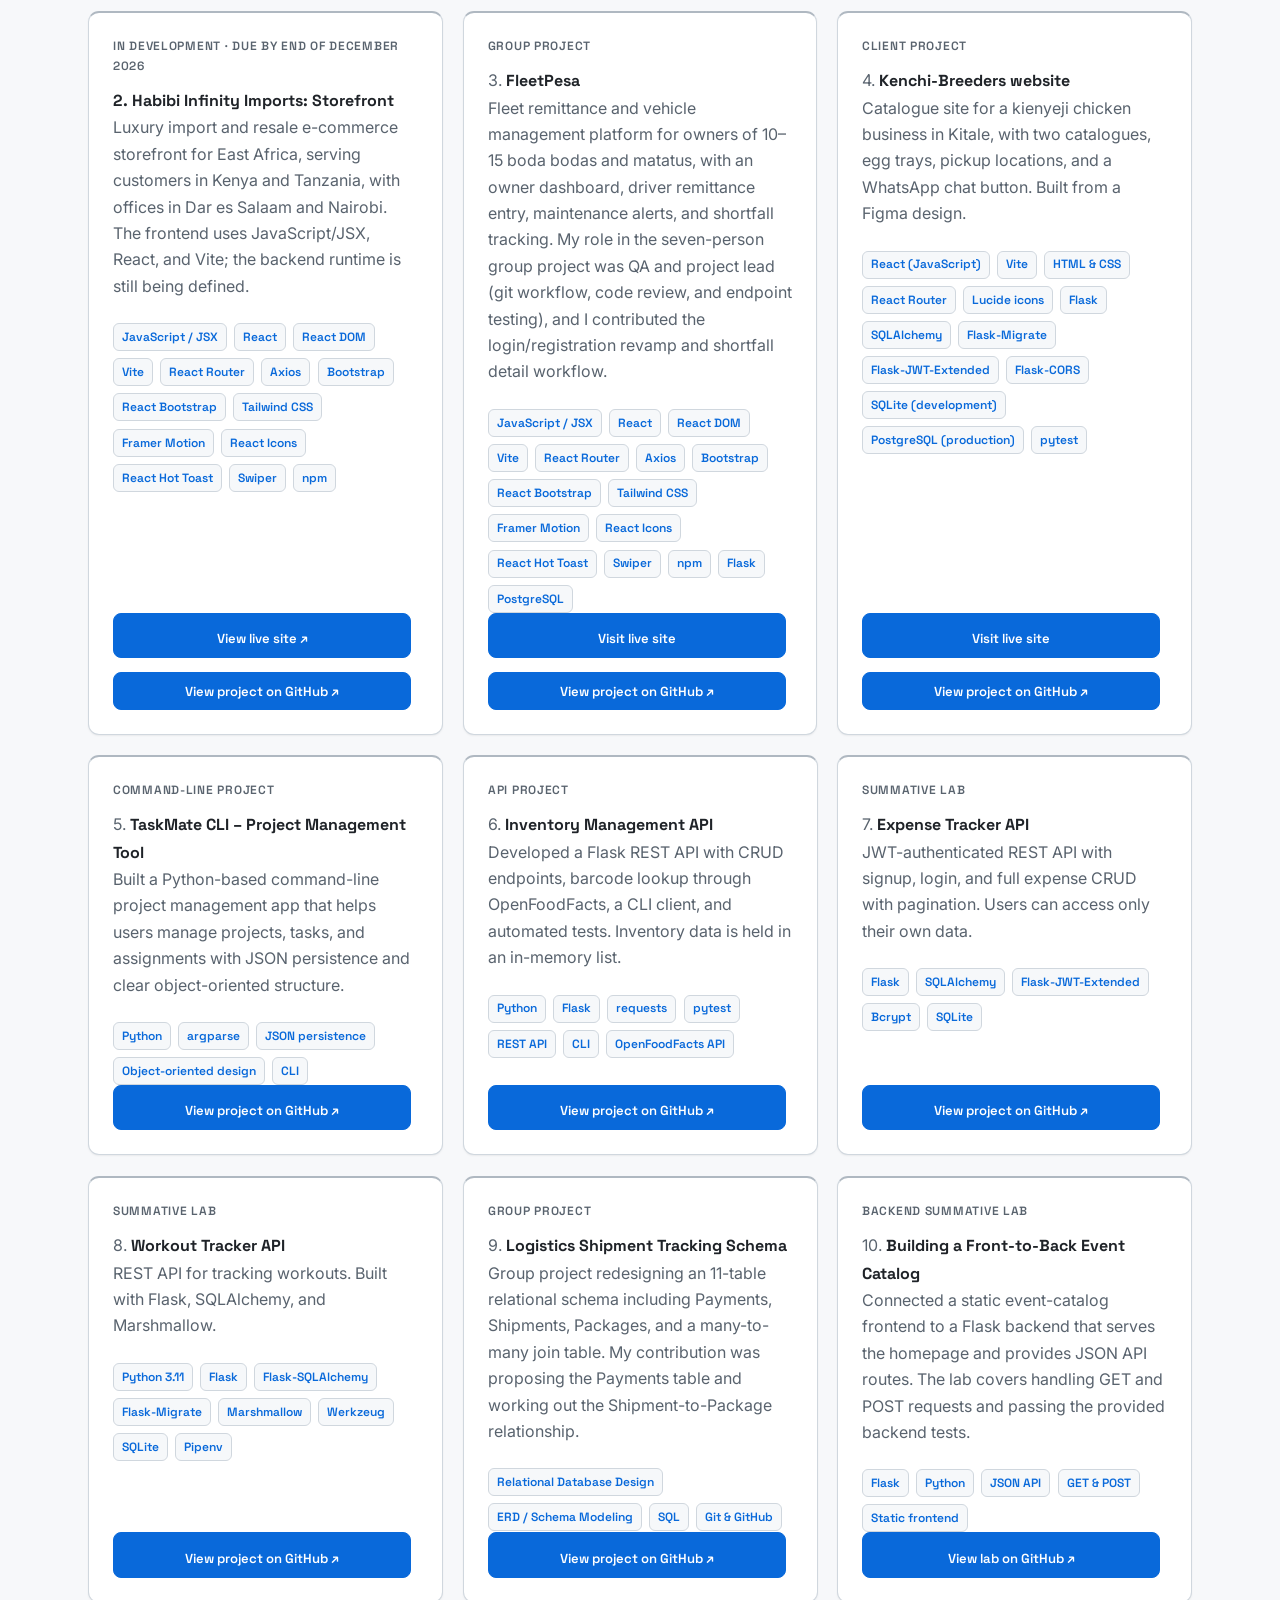
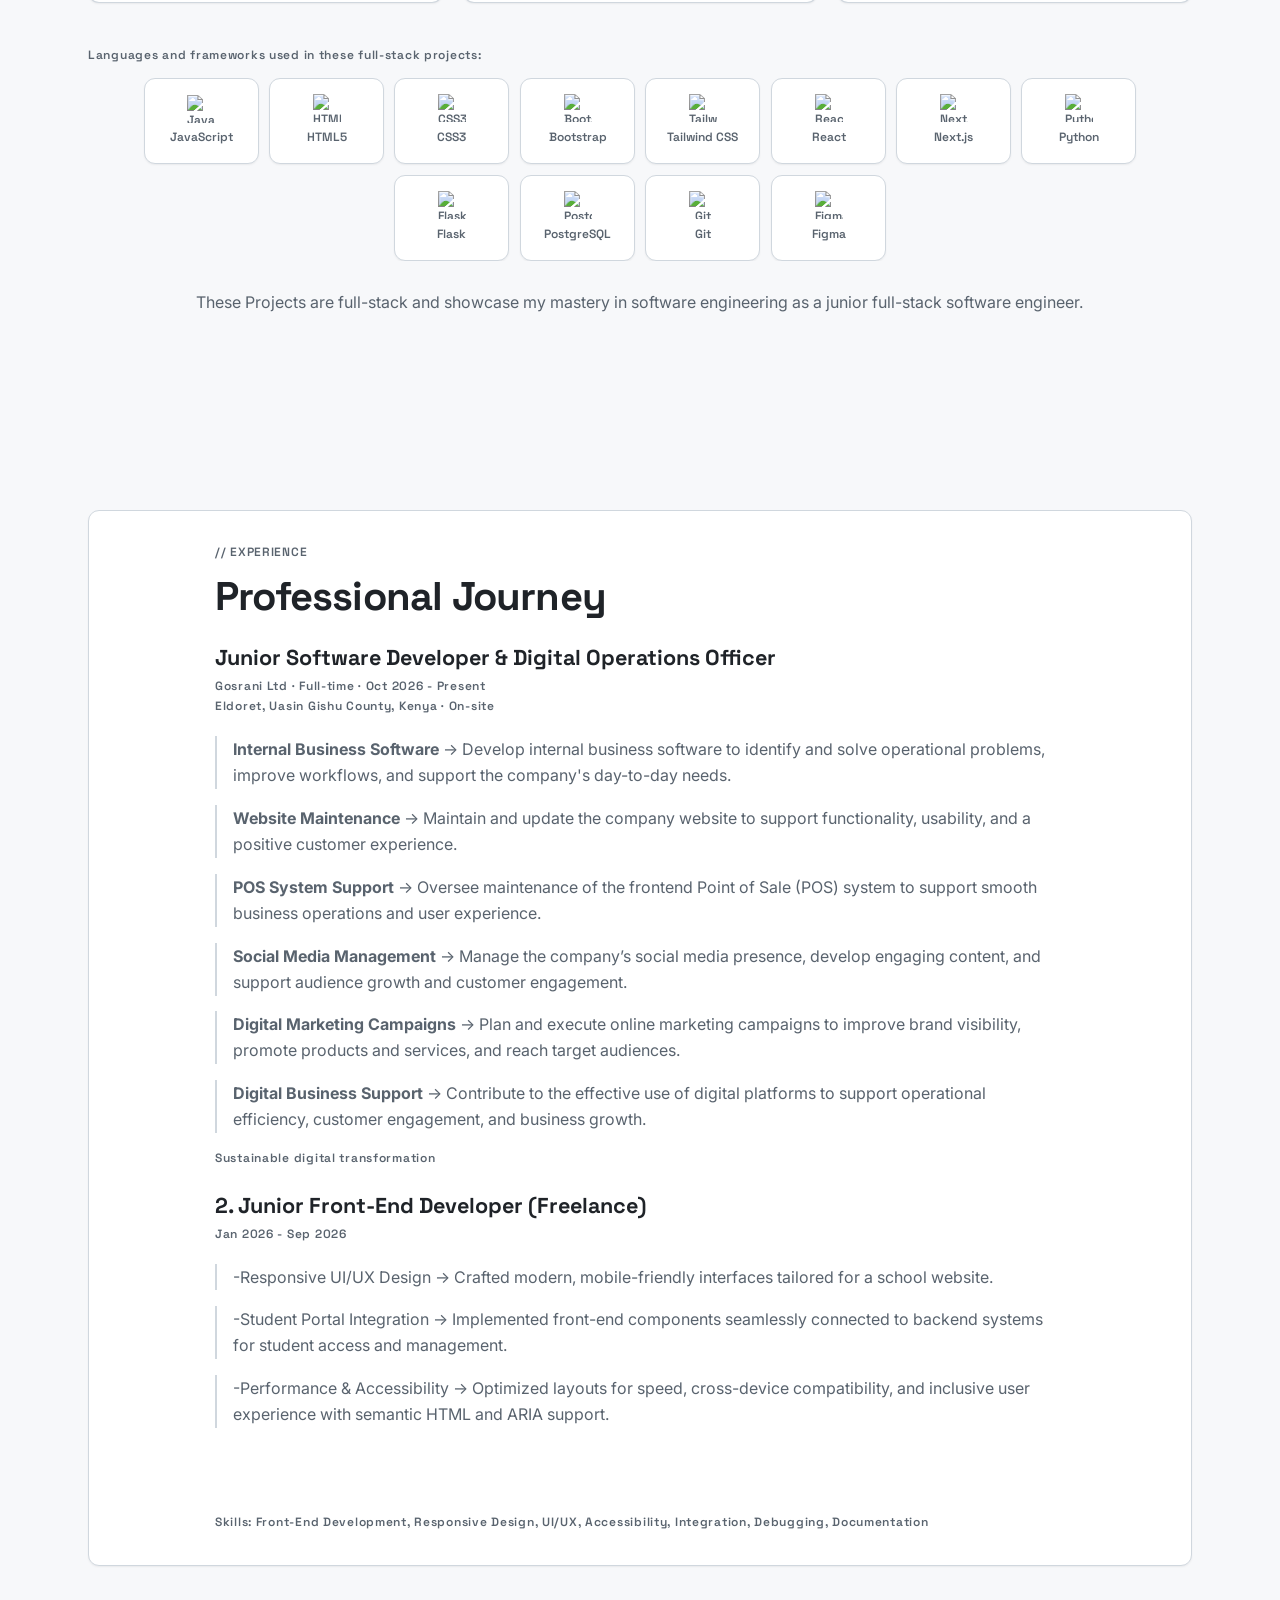
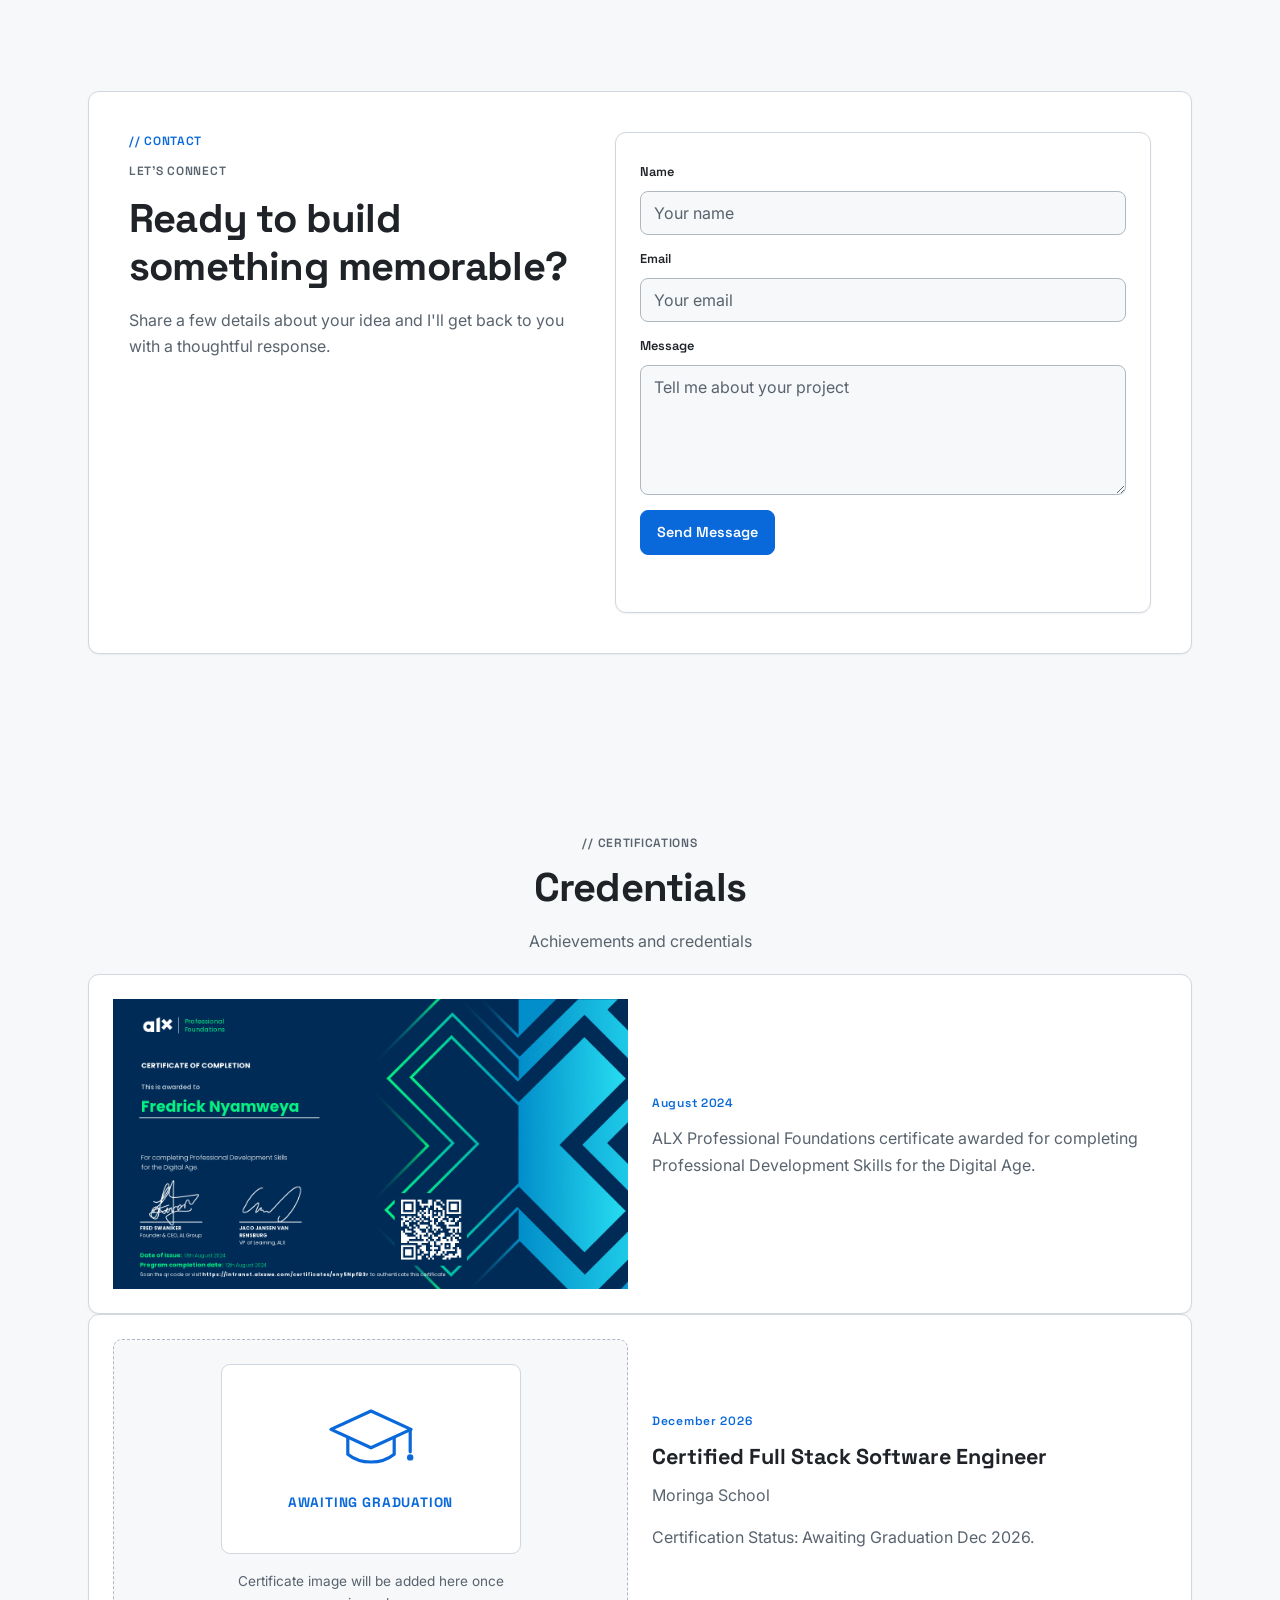
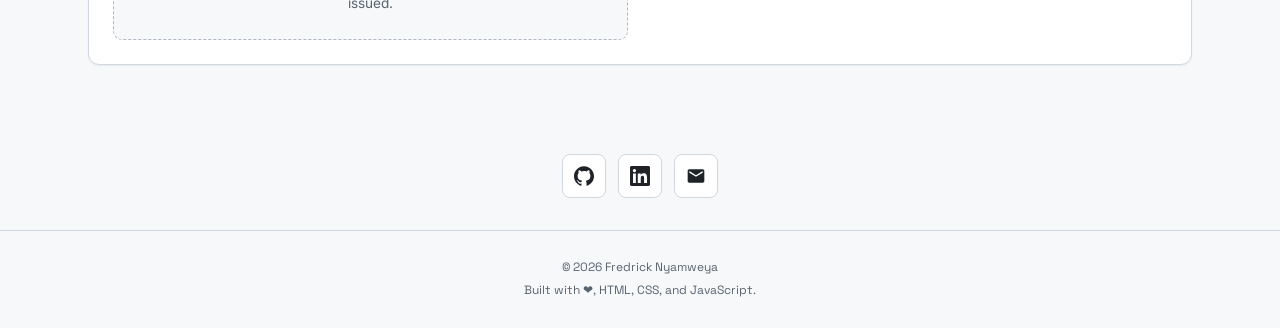
==== commit 51cc8c88: "Professional journey additional responsibilities update" ====
--- a/index.html
+++ b/index.html
@@ -425,6 +425,7 @@
           <h2 class="reveal">Professional Journey</h2>
           <h3 class="timeline-role reveal reveal--left">Junior Software Developer &amp; Digital Operations Officer</h3>
           <p class="timeline-period reveal reveal--right">Gosrani Ltd · Full-time · Oct 2026 - Present<br>Eldoret, Uasin Gishu County, Kenya · On-site</p>
+          <p class="timeline-detail reveal reveal--left"><strong>Internal Business Software</strong> → Develop internal business software to identify and solve operational problems, improve workflows, and support the company's day-to-day needs.</p>
           <p class="timeline-detail reveal reveal--left"><strong>Website Maintenance</strong> → Maintain and update the company website to support functionality, usability, and a positive customer experience.</p>
           <p class="timeline-detail reveal reveal--right"><strong>POS System Support</strong> → Oversee maintenance of the frontend Point of Sale (POS) system to support smooth business operations and user experience.</p>
           <p class="timeline-detail reveal reveal--left"><strong>Social Media Management</strong> → Manage the company’s social media presence, develop engaging content, and support audience growth and customer engagement.</p>
